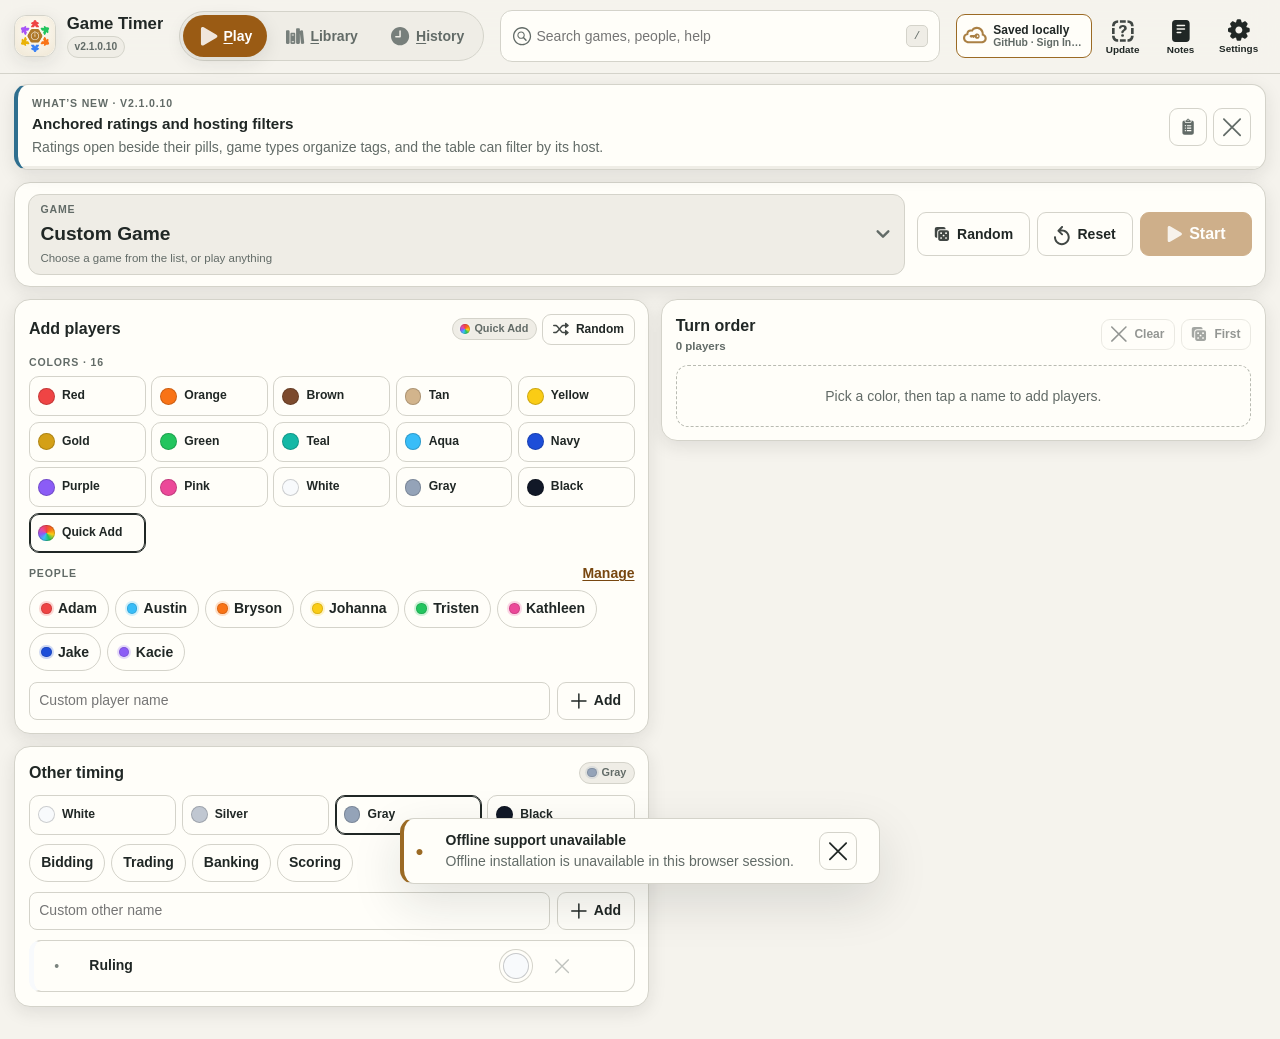
==== index.html @ 3a33649e "2.1.0.10 - Refine ratings tags and host filtering" ====
<!doctype html>
<html lang="en" data-theme="light" data-button-style="both">
<head>
  <meta charset="utf-8">
  <meta name="viewport" content="width=device-width, initial-scale=1, viewport-fit=cover">
  <meta name="description" content="A tabletop session timer and game library for tracking turns, pauses, placements, and who owns what.">
  <meta name="theme-color" content="#f5f3ed">
  <meta name="theme-color" content="#f5f3ed" media="(prefers-color-scheme: light)">
  <meta name="theme-color" content="#121616" media="(prefers-color-scheme: dark)">
  <meta name="apple-mobile-web-app-capable" content="yes">
  <meta name="apple-mobile-web-app-status-bar-style" content="default">
  <meta name="apple-mobile-web-app-title" content="Game Timer">
  <meta name="mobile-web-app-capable" content="yes">
  <title>Game Timer</title>
  <link rel="manifest" data-app-asset="manifest.webmanifest" href="manifest.webmanifest">
  <link rel="icon" type="image/svg+xml" sizes="any" data-app-asset="assets/icons/favicon-tab.svg" href="assets/icons/favicon-tab.svg">
  <link rel="apple-touch-icon" data-app-asset="assets/icons/apple-touch-icon.png" href="assets/icons/apple-touch-icon.png">
  <link rel="apple-touch-startup-image" data-app-asset="assets/icons/splash-light.png" href="assets/icons/splash-light.png" media="(prefers-color-scheme: light)">
  <link rel="apple-touch-startup-image" data-app-asset="assets/icons/splash-dark.png" href="assets/icons/splash-dark.png" media="(prefers-color-scheme: dark)">
  <link rel="stylesheet" data-app-asset="assets/css/app.css" href="assets/css/app.css">
  <link rel="stylesheet" data-app-asset="assets/css/game.css" href="assets/css/game.css">
  <script defer src="assets/js/boot.js"></script>
  <script type="application/x-app-script" data-app-src="assets/js/icons.js"></script>
  <script type="application/x-app-script" data-app-src="assets/js/data/games.js"></script>
  <script type="application/x-app-script" data-app-src="assets/js/core/utils.js"></script>
  <script type="application/x-app-script" data-app-src="assets/js/core/state.js"></script>
  <script type="application/x-app-script" data-app-src="assets/js/core/storage.js"></script>
  <script type="application/x-app-script" data-app-src="assets/js/core/components.js"></script>
  <script type="application/x-app-script" data-app-src="assets/js/core/portability.js"></script>
  <script type="application/x-app-script" data-app-src="assets/js/core/sync.js"></script>
  <script type="application/x-app-script" data-app-src="assets/js/core/pwa.js"></script>
  <script type="application/x-app-script" data-app-src="assets/js/features/session-aids.js"></script>
  <script type="application/x-app-script" data-app-src="assets/js/features/play.js"></script>
  <script type="application/x-app-script" data-app-src="assets/js/features/library.js"></script>
  <script type="application/x-app-script" data-app-src="assets/js/app.js"></script>
</head>
<body>
  <a class="skip-link" href="#mainContent">Skip to main content</a>

  <header class="app-header">
    <div class="title-cluster">
      <button id="appIconButton" class="app-icon-button" type="button" aria-label="Switch color theme. Press and hold to toggle Developer Mode" title="Switch color theme · Press and hold for Developer Mode" aria-keyshortcuts="T Control+Alt+Shift+T" data-shortcut="T">
        <img id="appIcon" src="assets/icons/app-icon-light.svg" alt="">
      </button>
      <div class="identity-copy">
        <span id="appName" class="app-name">Game Timer</span>
        <div class="identity-pill-row">
          <button id="versionButton" class="version-pill" type="button" aria-label="Open release notes" aria-keyshortcuts="V Control+Alt+Shift+V" data-shortcut="V">Version</button>
          <span id="betaPill" class="environment-pill beta-pill" title="This is the beta application" hidden>BETA</span>
        </div>
      </div>
    </div>

    <nav class="view-tabs" role="tablist" aria-label="Sections">
      <button id="playTab" type="button" role="tab" aria-selected="true" aria-controls="playView" data-view-tab="play" data-shortcut="1" data-shortcut-title="Show Play · Shortcuts: P or 1" aria-keyshortcuts="P 1 Control+Alt+Shift+1"><span class="view-tab-icon" aria-hidden="true" data-symbol="play"></span><span><span class="keyboard-mnemonic">P</span>lay</span><span id="playTabStatus" class="live-dot" hidden></span></button>
      <button id="libraryTab" type="button" role="tab" aria-selected="false" aria-controls="libraryView" data-view-tab="library" data-shortcut="2" data-shortcut-title="Show Library · Shortcuts: L or 2" aria-keyshortcuts="L 2 Control+Alt+Shift+2" tabindex="-1"><span class="view-tab-icon" aria-hidden="true" data-symbol="library"></span><span><span class="keyboard-mnemonic">L</span>ibrary</span></button>
      <button id="historyTab" type="button" role="tab" aria-selected="false" aria-controls="historyView" data-view-tab="history" data-shortcut="3" data-shortcut-title="Show History · Shortcuts: H or 3" aria-keyshortcuts="H 3 Control+Alt+Shift+3" tabindex="-1"><span class="view-tab-icon" aria-hidden="true" data-symbol="history"></span><span><span class="keyboard-mnemonic">H</span>istory</span><span id="historyCount" class="tab-count" hidden>0</span></button>
    </nav>

    <div class="global-search-wrap" data-shortcut="/">
      <span class="search-icon" aria-hidden="true" data-symbol="search"></span>
      <label class="visually-hidden" for="globalSearch">Search games, people, history, and help</label>
      <input id="globalSearch" type="search" autocomplete="off" placeholder="Search games, people, help" aria-haspopup="listbox" aria-controls="globalSearchResults" aria-keyshortcuts="/ Control+Alt+Shift+/">
      <kbd aria-hidden="true">/</kbd>
      <div id="globalSearchResults" class="global-search-results" role="listbox" aria-label="Search results" hidden></div>
    </div>

    <div class="top-toolbar" aria-label="Application actions">
    <button id="floatingStatusButton" class="button status-button toolbar-status" type="button" aria-label="Cloud Sync. Open Sync Settings." title="Cloud Sync. Open Sync Settings." aria-keyshortcuts="S Control+Alt+Shift+S" data-cloud-sync data-shortcut="S">
      <span class="floating-status-icon" data-sync-icon data-symbol="icloud" aria-hidden="true"></span>
      <span class="floating-status-copy"><strong data-floating-local-label>Saved locally</strong><small data-floating-sync-label>GitHub setup required</small></span>
    </button>
      <button id="updateAppButton" aria-keyshortcuts="Control+Alt+Shift+U" data-shortcut="U" class="button action-button" type="button" title="Check for updates and force refresh"><span class="button-icon" aria-hidden="true" data-symbol="updateApp"></span><span class="button-label">Update</span></button>
      <button id="notesButton" class="button action-button" type="button" aria-haspopup="dialog" aria-controls="notesDialog" aria-keyshortcuts="N Control+Alt+Shift+N" data-shortcut="N">
        <span class="button-icon" aria-hidden="true" data-symbol="notes"></span><span class="button-label">Notes</span>
      </button>
      <button id="supportButton" class="button icon-button action-button" type="button" aria-label="Open settings" title="Open settings" aria-keyshortcuts=", Control+Alt+Shift+," data-shortcut=",">
        <span class="button-icon" aria-hidden="true" data-symbol="support"></span><span class="button-label">Settings</span>
        <span id="releaseUnreadDot" class="unread-dot" aria-label="Unread release notes" hidden></span>
      </button>
    </div>

  </header>

  <aside id="whatsNewBanner" class="whats-new-banner" aria-labelledby="whatsNewTitle" hidden>
    <div>
      <span class="eyebrow">What’s New · <span data-whats-new-version></span></span>
      <strong id="whatsNewTitle" data-whats-new-title></strong>
      <span data-whats-new-summary></span>
    </div>
    <div class="banner-actions">
      <button type="button" class="icon-button" data-open-releases aria-label="View release notes" title="View release notes" aria-keyshortcuts="V Control+Alt+Shift+V" data-shortcut="V"><span aria-hidden="true" data-symbol="releaseNotes"></span></button>
      <button type="button" class="icon-button quiet" data-dismiss-release aria-label="Dismiss What’s New" title="Dismiss What’s New" aria-keyshortcuts="X Control+Alt+Shift+X" data-shortcut="X"><span aria-hidden="true" data-symbol="close"></span></button>
    </div>
    <span class="whats-new-timer" aria-hidden="true"></span>
  </aside>

  <aside id="contextHint" class="context-hint" data-hint-key="game-timer-basics" hidden>
    <span class="context-hint-icon" aria-hidden="true" data-symbol="info"></span>
    <p>Pick a game and players, press <strong>Start</strong>, then tap whoever is taking their turn. Mark the games you own in <strong>Library</strong> to see what fits the table.</p>
    <button type="button" class="icon-button" data-dismiss-hint="game-timer-basics" aria-label="Dismiss hint"><span aria-hidden="true" data-symbol="close"></span></button>
  </aside>


  <main id="mainContent" tabindex="-1" aria-label="Game Timer">
    <section id="playView" class="view-panel play-view" role="tabpanel" aria-labelledby="playTab"></section>
    <section id="libraryView" class="view-panel library-view" role="tabpanel" aria-labelledby="libraryTab" hidden></section>
    <section id="historyView" class="view-panel history-view" role="tabpanel" aria-labelledby="historyTab" hidden></section>
  </main>

  <dialog id="notesDialog" class="app-dialog notes-dialog" aria-labelledby="notesDialogTitle">
    <div class="dialog-shell">
      <header class="dialog-header"><div><h2 id="notesDialogTitle" class="notes-dialog-title"><span class="notes-dialog-title-icon" aria-hidden="true" data-symbol="notes"></span><span>Notes</span></h2></div><button type="button" class="icon-button" data-close-dialog="notesDialog" aria-label="Close Notes"><span aria-hidden="true" data-symbol="close"></span></button></header>
      <div class="dialog-body notes-dialog-body">
        <label class="visually-hidden" for="notesTextarea">Notes</label>
        <textarea id="notesTextarea" class="notes-textarea" placeholder="Jot down anything…"></textarea>
      </div>
    </div>
  </dialog>

  <dialog id="supportDialog" class="app-dialog support-dialog" aria-labelledby="supportDialogTitle" data-backdrop-close="false">
    <div class="dialog-shell">
      <header class="dialog-header support-header"><div><span class="eyebrow">Application preferences</span><h2 id="supportDialogTitle">Settings</h2></div><button type="button" class="icon-button" data-close-dialog="supportDialog" aria-label="Close"><span aria-hidden="true" data-symbol="close"></span></button></header>
      <div class="support-layout">
        <div class="support-tabs" role="tablist" aria-label="Settings sections">
          <button id="settingsTab" type="button" role="tab" aria-selected="true" aria-controls="settingsPanel" data-support-tab="settings"><span class="support-tab-icon" aria-hidden="true" data-symbol="support"></span><span>Settings</span></button>
          <button id="dataSyncTab" type="button" role="tab" aria-selected="false" aria-controls="dataSyncPanel" data-support-tab="dataSync"><span class="support-tab-icon" aria-hidden="true" data-symbol="json"></span><span>Data Sync</span></button>
          <button id="helpTab" type="button" role="tab" aria-selected="false" aria-controls="helpPanel" data-support-tab="help"><span class="support-tab-icon" aria-hidden="true" data-symbol="help"></span><span>Help</span></button>
          <button id="releasesTab" type="button" role="tab" aria-selected="false" aria-controls="releasesPanel" data-support-tab="releases"><span class="support-tab-icon" aria-hidden="true" data-symbol="releaseNotes"></span><span>What’s New</span></button>
          <button id="supportRoadmapTab" type="button" role="tab" aria-selected="false" aria-controls="supportRoadmapPanel" data-support-tab="roadmap"><span class="support-tab-icon" aria-hidden="true" data-symbol="roadmap"></span><span>Roadmap</span></button>
          <button id="shortcutsTab" type="button" role="tab" aria-selected="false" aria-controls="shortcutsPanel" data-support-tab="shortcuts"><span class="support-tab-icon" aria-hidden="true" data-symbol="keyboard"></span><span>Shortcuts</span></button>
          <button id="developerTab" type="button" role="tab" aria-selected="false" aria-controls="developerPanel" data-support-tab="developer" hidden><span class="support-tab-icon" aria-hidden="true" data-symbol="developer"></span><span>Developer</span></button>
        </div>
        <div class="support-panels dialog-body">
          <section id="settingsPanel" class="support-panel" role="tabpanel" aria-labelledby="settingsTab" data-support-panel="settings">
            <div class="settings-section appearance-settings">
              <div class="section-heading compact-section-heading"><h3>Appearance</h3></div>
              <div class="setting-row"><span class="setting-label">Text Size</span><div class="text-size-control" aria-label="Text size"><span class="size-letter small" aria-hidden="true">A</span><span class="text-size-slider-wrap"><input id="textSizeSlider" class="ios-range" type="range" min="85" max="130" step="5" value="100" aria-label="Text size"><output id="textSizeValue" class="text-size-value" for="textSizeSlider">100%</output></span><span class="size-letter large" aria-hidden="true">A</span></div></div>
              <div class="setting-row"><span class="setting-label">Theme</span><div class="segmented appearance-segmented" aria-label="Color mode"><button type="button" data-theme-mode="system" aria-pressed="true"><span aria-hidden="true" data-symbol="computer"></span><span>System</span></button><button type="button" data-theme-mode="light" aria-pressed="false"><span aria-hidden="true" data-symbol="sun"></span><span>Light</span></button><button type="button" data-theme-mode="dark" aria-pressed="false"><span aria-hidden="true" data-symbol="moon"></span><span>Dark</span></button></div></div>
              <div class="setting-row"><span class="setting-label">Button Style</span><div class="segmented appearance-segmented" aria-label="Button presentation"><button type="button" data-button-style="icons" aria-pressed="false"><span aria-hidden="true" data-symbol="buttonIcons"></span><span>Icons</span></button><button type="button" data-button-style="text" aria-pressed="false"><span aria-hidden="true" data-symbol="buttonText"></span><span>Text</span></button><button type="button" data-button-style="both" aria-pressed="true"><span aria-hidden="true" data-symbol="buttonBoth"></span><span>Icons + Text</span></button></div></div>
              <div class="setting-row"><span class="setting-label">What’s New pop-up</span><div class="segmented appearance-segmented" aria-label="Show What’s New automatically"><button type="button" data-whats-new-enabled="true" aria-pressed="true"><span>On</span></button><button type="button" data-whats-new-enabled="false" aria-pressed="false"><span>Off</span></button></div></div>
              <div class="setting-row"><label class="setting-label" for="whatsNewDismissSeconds">What’s New dismissal (seconds)</label><input id="whatsNewDismissSeconds" type="number" min="1" max="300" step="1" required value="20" aria-describedby="whatsNewDismissHelp"></div><p id="whatsNewDismissHelp" class="setting-note">Automatically dismiss after 1–300 seconds. Default: 20 seconds.</p>
              <div class="setting-row"><span class="setting-label">Hints</span><div class="segmented appearance-segmented" aria-label="Contextual hints"><button type="button" data-hints-enabled="true" aria-pressed="true"><span aria-hidden="true" data-symbol="hintsOn"></span><span>On</span></button><button type="button" data-hints-enabled="false" aria-pressed="false"><span aria-hidden="true" data-symbol="hintsOff"></span><span>Off</span></button></div></div>
              <div class="appearance-footer"><span class="setting-note">Turning Hints off hides all guidance. Restoring brings back dismissed hints.</span><button id="restoreHintsButton" class="button small" type="button"><span class="setting-button-icon" aria-hidden="true" data-symbol="restore"></span><span>Restore Hints</span></button></div>
            </div>

            <div class="settings-section game-settings">
              <div class="section-heading compact-section-heading"><h3>Game Timer</h3></div>
              <div class="setting-row"><span class="setting-label">Time format</span><div class="segmented appearance-segmented" aria-label="Time format"><button type="button" data-game-pref="timeFormat" data-value="clock" aria-pressed="true"><span>1:05:09</span></button><button type="button" data-game-pref="timeFormat" data-value="units" aria-pressed="false"><span>1h 5m 9s</span></button></div></div>
              <div class="setting-row"><span class="setting-label">Date format</span><div class="segmented appearance-segmented" aria-label="Date format"><button type="button" data-game-pref="dateFormat" data-value="mdy" aria-pressed="true"><span>May 21, 2026</span></button><button type="button" data-game-pref="dateFormat" data-value="dmy" aria-pressed="false"><span>21 May 2026</span></button><button type="button" data-game-pref="dateFormat" data-value="ymd" aria-pressed="false"><span>2026-05-21</span></button></div></div>
              <div class="setting-row"><span class="setting-label">Lead with</span><div class="segmented appearance-segmented" aria-label="Primary display name"><button type="button" data-game-pref="displayNameMode" data-value="player" aria-pressed="true"><span>Player name</span></button><button type="button" data-game-pref="displayNameMode" data-value="faction" aria-pressed="false"><span>Faction name</span></button></div></div>
              <div class="setting-row"><span class="setting-label">Game details</span><div class="segmented appearance-segmented" aria-label="Game detail labels"><button type="button" data-game-pref="textType" data-value="text" aria-pressed="true"><span>Text</span></button><button type="button" data-game-pref="textType" data-value="emoji" aria-pressed="false"><span>Emoji</span></button></div></div>
              <div class="setting-row"><span class="setting-label">Keep screen awake</span><div class="segmented appearance-segmented" aria-label="Keep screen awake during sessions"><button type="button" data-game-pref="keepAwake" data-value="true" aria-pressed="true"><span aria-hidden="true" data-symbol="awake"></span><span>On</span></button><button type="button" data-game-pref="keepAwake" data-value="false" aria-pressed="false"><span>Off</span></button></div></div>
              <p id="keepAwakeSupport" class="setting-note"></p>
              <div class="setting-row"><span class="setting-label">Turn chime</span><div class="segmented appearance-segmented" aria-label="Turn chime"><button type="button" data-game-pref="chime" data-value="true" aria-pressed="false"><span aria-hidden="true" data-symbol="sound"></span><span>On</span></button><button type="button" data-game-pref="chime" data-value="false" aria-pressed="true"><span>Off</span></button></div></div>
              <div class="setting-row"><span class="setting-label">Vibration</span><div class="segmented appearance-segmented" aria-label="Vibration"><button type="button" data-game-pref="haptics" data-value="true" aria-pressed="true"><span aria-hidden="true" data-symbol="haptics"></span><span>On</span></button><button type="button" data-game-pref="haptics" data-value="false" aria-pressed="false"><span>Off</span></button></div></div>
              <p id="hapticsSupport" class="setting-note"></p>
              <div class="setting-row"><label class="setting-label" for="longTurnSeconds">Long-turn warning (minutes)</label><span class="inline-control"><input id="longTurnSeconds" type="number" min="0" max="60" step="0.5" placeholder="Off" aria-describedby="longTurnHelp"><button id="previewChimeButton" class="button small" type="button"><span aria-hidden="true" data-symbol="bell"></span><span>Preview</span></button></span></div>
              <p id="longTurnHelp" class="setting-note">Highlights the active player and chimes once when a turn runs longer than this. Leave empty to turn it off.</p>
              <div class="setting-row"><span class="setting-label">Demo Mode</span><div class="segmented appearance-segmented" aria-label="Demo Mode"><button type="button" data-game-pref="demoMode" data-value="true" aria-pressed="false"><span aria-hidden="true" data-symbol="sparkles"></span><span>On</span></button><button type="button" data-game-pref="demoMode" data-value="false" aria-pressed="true"><span>Off</span></button></div></div>
              <p class="setting-note">Demo Mode jumps a started game to a simulated finish so you can explore Statistics. Demo games are not saved to History.</p>
            </div>

            <div class="settings-section">
              <div class="section-heading"><div><span class="eyebrow">Data safety</span><h3>Backup, restore & reset</h3></div></div>
              <p class="section-intro">JSON backups include your game history, library, people, notes, and preferences.</p>
              <div class="button-row"><button id="exportButton" class="button primary" type="button">Export JSON</button><button id="importButton" class="button" type="button">Import JSON</button><input id="importFileInput" type="file" accept="application/json,.json" hidden></div>
              <div class="danger-zone"><div><strong>Reset preferences</strong><small>Keep games, history, and notes, but restore appearance, Game Timer settings, filters, and hints.</small></div><button id="resetPreferencesButton" class="button danger-text" type="button">Reset preferences</button></div>
              <div class="danger-zone"><div><strong>Erase all application data</strong><small>Permanently remove history, library, people, notes, preferences, and recovery data from this browser.</small></div><button id="eraseAllButton" class="button danger" type="button">Erase all data</button></div>
            </div>
          </section>

          <section id="dataSyncPanel" class="support-panel" role="tabpanel" aria-labelledby="dataSyncTab" data-support-panel="dataSync" hidden>
            <div id="storageSyncSettings" class="settings-section">
              <div class="section-heading"><div><span class="eyebrow">Data & connection</span><h3>Data Sync</h3></div><span id="localStorageSettingsState" class="status-pill" data-kind="success">Saved locally</span></div>
              <div id="localStorageSettingsSummary" class="inline-status" role="status" aria-live="polite"></div>
              <div id="cloudSyncSettings" class="sync-settings-group compact-github-settings">
              <div class="compact-github-header"><span class="compact-github-icon" aria-hidden="true" data-symbol="icloud"></span><span class="compact-github-copy"><strong>GitHub</strong><a id="appRepositoryLink" class="compact-app-repository-link" target="_blank" rel="noopener noreferrer">App repository</a></span><span id="syncSettingsState" class="status-pill" data-cloud-sync role="status" aria-live="polite"><span data-sync-icon aria-hidden="true"></span><span data-sync-label>Cloud Sync</span></span></div>
              <p class="setting-note">Syncs Notes, people, library, and game history. Appearance, filters, and settings stay on this device.</p>
              <div class="button-row compact-sync-actions"><button id="syncNowButton" class="button" type="button" disabled><span class="setting-button-icon" data-sync-action-icon aria-hidden="true"></span><span data-sync-action-label>Sync Now</span></button><button id="restoreCloudButton" class="button" type="button" disabled><span class="setting-button-icon" data-sync-action-icon aria-hidden="true"></span><span data-sync-action-label>Restore from Cloud</span></button></div>
              <dl class="sync-target-line" aria-label="GitHub Sync target">
                <div class="sync-target-item"><dt>Owner</dt><dd id="syncOwner">Not set</dd></div>
                <div class="sync-target-item"><dt>Repository</dt><dd><a id="syncRepo">Not set</a></dd></div>
                <div class="sync-target-item"><dt>Branch</dt><dd id="syncBranch">Not set</dd></div>
                <div class="sync-target-item"><dt>Path</dt><dd><a id="syncPath">Not set</a></dd></div>
              </dl>
              <label class="field sync-token-field"><span>Fine-grained access token <small id="storedTokenLabel" class="sync-token-state">Required</small></span><input id="syncToken" type="password" autocomplete="new-password" autocapitalize="none" spellcheck="false" placeholder="Enter token"></label>
              <label class="sync-remember"><input id="autoSyncEnabled" type="checkbox" aria-describedby="autoSyncHelp"><span>Auto sync while this app is open</span></label>
              <p id="autoSyncHelp" class="setting-note">After the first manual sync, changes upload and download automatically while the app is visible. Conflicts require review. Closed apps do not sync.</p>
              <label class="sync-remember"><input id="syncRememberToken" type="checkbox" checked><span>Remember token on this device</span><small>Otherwise it lasts only for this browser tab.</small></label>
              <div class="button-row compact-sync-actions"><button id="forgetSyncButton" class="button danger-text" type="button"><span class="setting-button-icon" aria-hidden="true" data-symbol="forgetConnection"></span><span>Forget</span></button><button id="testSyncButton" class="button" type="button"><span class="setting-button-icon" aria-hidden="true" data-symbol="testConnection"></span><span>Test</span></button><button id="saveSyncButton" class="button primary" type="button"><span class="setting-button-icon" aria-hidden="true" data-symbol="saveConnection"></span><span>Save</span></button></div>
              </div>
            </div>
            <details id="syncPayloadDetails" class="sync-payload">
              <summary><span class="sync-payload-heading"><span aria-hidden="true" data-symbol="json"></span><span>Sync payload (JSON)</span></span></summary>
              <p class="setting-note">Current local content used for GitHub Sync. The cloud copy may differ until you sync. Device settings and credentials are excluded.</p>
              <pre class="developer-json sync-json" tabindex="0" role="region" aria-label="JSON included in GitHub Sync"><code id="syncPayloadJson"></code></pre>
            </details>
          </section>

          <section id="helpPanel" class="support-panel" role="tabpanel" aria-labelledby="helpTab" data-support-panel="help" hidden>
            <div class="support-search sticky-controls"><label class="grow-control"><span class="visually-hidden">Search help</span><input id="helpSearch" type="search" placeholder="Search Help Center"></label><span id="helpResultCount" class="count-pill">0 topics</span></div>
            <div id="helpContent" class="help-content"></div>
          </section>

          <section id="releasesPanel" class="support-panel" role="tabpanel" aria-labelledby="releasesTab" data-support-panel="releases" hidden>
            <div class="support-section-title"><span aria-hidden="true" data-symbol="releaseNotes"></span><div><span class="eyebrow">Current version <strong id="releaseCurrentVersion">Version</strong></span><h3>Release Notes</h3></div></div>
            <div id="releaseContent" class="release-list"></div>
          </section>

          <section id="shortcutsPanel" class="support-panel" role="tabpanel" aria-labelledby="shortcutsTab" data-support-panel="shortcuts" hidden>
            <div class="release-summary"><div><span class="eyebrow">Keyboard</span><h3>Shortcut reference</h3></div><p>Use commands directly or with Shift–Control–Option. Hold the chord to reveal available controls.</p></div>
            <div id="shortcutContent" class="shortcut-content"></div>
          </section>

          <section id="supportRoadmapPanel" class="support-panel" role="tabpanel" aria-labelledby="supportRoadmapTab" data-support-panel="roadmap" hidden>
            <div class="support-section-title"><span aria-hidden="true" data-symbol="roadmap"></span><div><span class="eyebrow">Plans and ideas</span><h3>Roadmap</h3></div></div>
            <div class="roadmap-sticky-controls">
              <div class="roadmap-search-row"><label class="grow-control"><span class="visually-hidden">Search roadmap</span><input id="supportRoadmapSearch" type="search" placeholder="Search roadmap items"></label><span id="supportRoadmapCount" class="roadmap-count-pill">0 items</span></div>
              <div class="roadmap-filters"><select id="supportRoadmapState" aria-label="Roadmap state"><option value="all">All states</option><option value="released">Released</option><option value="planned">Planned</option><option value="wishlist">Wishlist</option></select><select id="supportRoadmapPriority" aria-label="Roadmap priority"><option value="all">All priorities</option><option value="1">P1</option><option value="2">P2</option><option value="3">P3</option></select><select id="supportRoadmapTarget" aria-label="Roadmap target"><option value="all">All targets</option></select><select id="supportRoadmapEffort" aria-label="Roadmap effort"><option value="all">All effort</option><option value="1">Effort 1</option><option value="2">Effort 2</option><option value="3">Effort 3</option><option value="4">Effort 4</option></select></div>
              <div class="roadmap-sort-row"><select id="supportRoadmapSort" aria-label="Sort roadmap"><option value="priority">Priority</option><option value="target">Target release</option><option value="effort">Effort</option><option value="age">Age</option><option value="title">Title</option></select><button id="resetSupportRoadmapFilters" class="button" type="button">Reset Filters</button></div>
            </div>
            <div id="supportRoadmapList" class="roadmap-list compact-roadmap"></div>
          </section>

          <section id="developerPanel" class="support-panel" role="tabpanel" aria-labelledby="developerTab" data-support-panel="developer" hidden>
            <div class="release-summary"><div><span class="eyebrow">Hidden tools</span><h3>Developer mode</h3></div><p>Diagnostics are read-only and never expose the GitHub token.</p></div>
            <dl id="developerDiagnostics" class="diagnostic-grid"></dl>
            <section class="developer-tool-card" aria-labelledby="developerGameToolsTitle">
              <div><h4 id="developerGameToolsTitle">Game Timer tools</h4><p>Simulate a finished session or add simulated games to History to try out statistics, the library, and people records.</p></div>
              <div class="button-row"><button id="developerSimulateGame" class="button" type="button"><span aria-hidden="true" data-symbol="dice"></span><span>Simulate finished game</span></button><button id="developerSampleHistory" class="button" type="button"><span aria-hidden="true" data-symbol="history"></span><span>Add 6 sample games</span></button></div>
            </section>
            <div class="button-row developer-actions"><button id="restoreRecoveryButton" class="button" type="button">Restore recovery copy</button><button id="saveRecoveryButton" class="button" type="button">Save recovery copy</button><button id="disableDeveloperButton" class="button" type="button">Hide developer mode</button></div>
            <h4>Normalized state</h4>
            <pre id="developerState" class="developer-json" tabindex="0" aria-label="Normalized application state"></pre>
          </section>
        </div>
      </div>
    </div>
  </dialog>

  <dialog id="importPreviewDialog" class="app-dialog import-dialog" aria-labelledby="importPreviewTitle" data-backdrop-close="false">
    <div class="dialog-shell">
      <header class="dialog-header"><div><span class="eyebrow">Validated backup</span><h2 id="importPreviewTitle">Review import</h2></div><button type="button" class="icon-button" data-close-dialog="importPreviewDialog" aria-label="Close"><span aria-hidden="true" data-symbol="close"></span></button></header>
      <div class="dialog-body">
        <p><strong data-import-file></strong> passed parsing, migration, sanitization, normalization, and validation.</p>
        <dl class="preview-grid"><div><dt>History</dt><dd data-import-workspace></dd></div><div><dt>Library</dt><dd data-import-documents></dd></div><div><dt>Versions</dt><dd data-import-version></dd></div><div><dt>Last updated</dt><dd data-import-updated></dd></div><div data-import-migrations-row><dt>Migrations</dt><dd data-import-migrations></dd></div></dl>
        <p class="inline-status warning" data-import-warning hidden></p>
        <p class="inline-status"><span aria-hidden="true">↶</span><span>The current data will be saved as a local recovery copy before replacement.</span></p>
      </div>
      <footer class="dialog-footer"><button type="button" class="button" data-close-dialog="importPreviewDialog">Keep current data</button><button type="button" class="button primary" data-import-confirm>Continue</button></footer>
    </div>
  </dialog>

  <dialog id="confirmDialog" class="app-dialog small-dialog" aria-labelledby="confirmTitle" data-backdrop-close="false">
    <div class="dialog-shell">
      <header class="dialog-header"><h2 id="confirmTitle" data-confirm-title>Confirm action</h2></header>
      <div class="dialog-body"><p data-confirm-message></p></div>
      <footer class="dialog-footer"><button type="button" class="button" data-confirm-cancel>Cancel</button><button type="button" class="button primary" data-confirm-action>Confirm</button></footer>
    </div>
  </dialog>

  <dialog id="choiceDialog" class="app-dialog choice-dialog" aria-labelledby="choiceTitle" data-backdrop-close="false">
    <div class="dialog-shell">
      <header class="dialog-header"><h2 id="choiceTitle" data-choice-title>Choose an action</h2></header>
      <div class="dialog-body"><p data-choice-message></p><div class="choice-actions" data-choice-actions></div></div>
      <footer class="dialog-footer"><button type="button" class="button" data-choice-cancel>Cancel</button></footer>
    </div>
  </dialog>

  <dialog id="messageDialog" class="app-dialog small-dialog" aria-labelledby="messageTitle">
    <div class="dialog-shell"><header class="dialog-header"><h2 id="messageTitle" data-message-title>Message</h2></header><div class="dialog-body"><p data-message-text></p></div><footer class="dialog-footer"><button type="button" class="button primary" data-message-close data-close-dialog="messageDialog">Close</button></footer></div>
  </dialog>

  <dialog id="gameDialog" class="app-dialog game-dialog" aria-labelledby="gameDialogTitle">
    <div class="dialog-shell">
      <header class="dialog-header"><div><span class="eyebrow" data-game-dialog-eyebrow>Game</span><h2 id="gameDialogTitle">Game</h2></div><button type="button" class="icon-button" data-close-dialog="gameDialog" aria-label="Close"><span aria-hidden="true" data-symbol="close"></span></button></header>
      <div class="dialog-body" id="gameDialogBody"></div>
      <footer class="dialog-footer" id="gameDialogFooter"></footer>
    </div>
  </dialog>

  <dialog id="customGameDialog" class="app-dialog custom-game-dialog" aria-labelledby="customGameTitle" data-backdrop-close="false">
    <form id="customGameForm" class="dialog-shell" novalidate>
      <header class="dialog-header"><div><span class="eyebrow">Library</span><h2 id="customGameTitle">Add a game</h2></div><button type="button" class="icon-button" data-close-dialog="customGameDialog" aria-label="Close"><span aria-hidden="true" data-symbol="close"></span></button></header>
      <div class="dialog-body custom-game-fields">
        <button class="button wide" type="button" data-custom-game-paste>Paste game info</button>
        <label class="field wide"><span>Name</span><input id="customGameName" name="name" type="text" maxlength="100" required autocomplete="off" autocapitalize="words"></label>
        <label class="field"><span>Min players</span><input name="minPlayers" type="number" min="1" max="20" step="1" value="2" required></label>
        <label class="field"><span>Max players</span><input name="maxPlayers" type="number" min="1" max="20" step="1" value="4" required></label>
        <label class="field"><span>Best at</span><input name="bestPlayers" type="text" maxlength="40" placeholder="e.g. 3-4" autocomplete="off"></label>
        <label class="field"><span>Recommended</span><input name="recommendedPlayers" type="text" maxlength="40" placeholder="e.g. 2-5" autocomplete="off"></label>
        <label class="field"><span>Avoid at</span><input name="avoidPlayers" type="text" maxlength="40" placeholder="e.g. 2" autocomplete="off"></label>
        <label class="field"><span>Weight (1–5)</span><input name="complexityWeight" type="number" min="1" max="5" step="0.01" placeholder="Optional"></label>
        <label class="field"><span>Min minutes</span><input name="minMinutes" type="number" min="1" max="1440" step="1" value="30" required></label>
        <label class="field"><span>Max minutes</span><input name="maxMinutes" type="number" min="1" max="1440" step="1" value="60" required></label>
        <p class="inline-status warning wide" id="customGameValidation" role="alert" hidden></p>
      </div>
      <footer class="dialog-footer"><button type="button" class="button danger-text" id="customGameDelete" hidden>Delete game</button><span class="dialog-footer-spacer"></span><button type="button" class="button" data-close-dialog="customGameDialog">Cancel</button><button type="submit" class="button primary" id="customGameSave">Save game</button></footer>
    </form>
  </dialog>

  <div id="gameRatingPopover" class="rating-popover" popover="auto" role="listbox" aria-label="Game rating"><div id="gameRatingChoices"></div></div>

  <dialog id="gamePasteDialog" class="app-dialog game-dialog" aria-labelledby="gamePasteTitle">
    <form id="gamePasteForm" class="dialog-shell">
      <header class="dialog-header"><div><span class="eyebrow">Library</span><h2 id="gamePasteTitle">Paste game info</h2></div><button type="button" class="icon-button" data-close-dialog="gamePasteDialog" aria-label="Close"><span aria-hidden="true" data-symbol="close"></span></button></header>
      <div class="dialog-body game-paste-body">
        <label class="field"><span>Game</span><input id="gamePasteTarget" list="gamePasteTargets" type="text" maxlength="110" placeholder="Choose an existing game or enter a new name" autocomplete="off"></label><datalist id="gamePasteTargets"></datalist>
        <label class="field"><span>Paste from BGG</span><textarea id="gamePasteText" rows="6" maxlength="50000" placeholder="Paste a correction form, game overview, or player recommendation table…" spellcheck="false" aria-describedby="gamePasteStatus"></textarea></label>
        <p id="gamePasteStatus" class="setting-note" role="status"></p>
        <div id="gamePastePreview"></div>
      </div>
      <footer class="dialog-footer"><button type="button" class="button" data-close-dialog="gamePasteDialog">Cancel</button><button id="gamePasteApply" type="submit" class="button primary" disabled>Apply to game</button></footer>
    </form>
  </dialog>

  <dialog id="historyDialog" class="app-dialog history-dialog" aria-labelledby="historyDialogTitle">
    <div class="dialog-shell">
      <header class="dialog-header"><div><span class="eyebrow" data-history-date>Saved game</span><h2 id="historyDialogTitle">Statistics</h2></div><button type="button" class="icon-button" data-close-dialog="historyDialog" aria-label="Close"><span aria-hidden="true" data-symbol="close"></span></button></header>
      <div class="dialog-body" id="historyDialogBody"></div>
      <footer class="dialog-footer"><button type="button" class="button danger-text" id="historyDeleteButton"><span aria-hidden="true" data-symbol="trash"></span><span>Delete</span></button><span class="dialog-footer-spacer"></span><button type="button" class="button" id="historyReplayButton"><span aria-hidden="true" data-symbol="reset"></span><span>Play again</span></button><button type="button" class="button primary" id="historyShareButton" data-shortcut="S"><span aria-hidden="true" data-symbol="share"></span><span>Share</span></button></footer>
    </div>
  </dialog>

  <dialog id="shareDialog" class="app-dialog small-dialog share-dialog" aria-labelledby="shareDialogTitle">
    <div class="dialog-shell">
      <header class="dialog-header"><div><span class="eyebrow">Share results</span><h2 id="shareDialogTitle">Share Stats</h2></div><button type="button" class="icon-button" data-close-dialog="shareDialog" aria-label="Close"><span aria-hidden="true" data-symbol="close"></span></button></header>
      <div class="dialog-body" id="shareDialogBody"></div>
    </div>
  </dialog>

  <div id="globalPopover" class="global-popover" hidden></div>

  <aside id="appToast" class="app-toast" role="status" aria-live="polite" aria-atomic="true" hidden>
    <span class="toast-mark" aria-hidden="true">●</span><div><strong data-toast-title>Saved</strong><span data-toast-message></span></div><button type="button" class="button small" data-toast-action hidden></button><button type="button" class="icon-button" data-toast-close aria-label="Dismiss notification"><span aria-hidden="true" data-symbol="close"></span></button>
  </aside>

  <div id="loadingOverlay" class="loading-overlay" role="status" aria-live="polite" hidden><div class="loading-card"><span class="spinner" aria-hidden="true"></span><strong data-loading-label>Loading…</strong></div></div>
  <div id="assertiveStatus" class="visually-hidden" role="alert" aria-live="assertive"></div>
</body>
</html>
---- assets/css/app.css ----
:root {
  color-scheme: light;
  --bg: #f5f3ed;
  --surface: #fffef9;
  --surface-2: #efede6;
  --surface-3: #e6e3db;
  --text: #202725;
  --muted: #626b67;
  --faint: #7b847f;
  --line: #d4d3ca;
  --line-strong: #b9bbb2;
  --shadow: 0 18px 50px rgba(25, 32, 29, .13);
  --shadow-small: 0 5px 18px rgba(25, 32, 29, .1);
  --accent: #315f73;
  --accent-strong: #274c5c;
  --accent-soft: #e2ebef;
  --accent-2: #b86b4b;
  --accent-2-soft: #f3e7e2;
  --success: #4f745f;
  --warning: #9b6a24;
  --danger: #a74747;
  --danger-soft: #f8e8e6;
  --sync-success: var(--success);
  --sync-info: #1766ac;
  --sync-warning: var(--warning);
  --sync-danger: var(--danger);
  --focus: #176e9a;
  --selection-bg: #176e9a;
  --selection-text: #fff;
  --radius: 14px;
  --radius-small: 9px;
  --control-height: max(38px, 2.375rem);
  --text-scale: 1;
  --safe-top: env(safe-area-inset-top, 0px);
  --safe-right: env(safe-area-inset-right, 0px);
  --safe-bottom: env(safe-area-inset-bottom, 0px);
  --safe-left: env(safe-area-inset-left, 0px);
  font-size: calc(16px * var(--text-scale));
}

:root[data-theme="dark"] {
  color-scheme: dark;
  --bg: #121616;
  --surface: #1a201f;
  --surface-2: #222927;
  --surface-3: #2a3330;
  --text: #edf1ed;
  --muted: #a5aea9;
  --faint: #818b86;
  --line: #39423f;
  --line-strong: #505b57;
  --shadow: 0 20px 60px rgba(0, 0, 0, .38);
  --shadow-small: 0 6px 22px rgba(0, 0, 0, .3);
  --danger-soft: #3a2323;
  --focus: #69bee6;
  --selection-bg: #69bee6;
  --selection-text: #121616;
  --sync-success: color-mix(in srgb, var(--success) 48%, #b4f3c9);
  --sync-info: #7bc2ff;
  --sync-warning: color-mix(in srgb, var(--warning) 40%, #ffd59b);
  --sync-danger: color-mix(in srgb, var(--danger) 40%, #ffb5b5);
}

*, *::before, *::after { box-sizing: border-box; }
html { min-width: 0; min-height: 100%; background: var(--bg); overflow-x: clip; }
body {
  min-width: 0;
  min-height: 100%;
  margin: 0;
  overflow-x: clip;
  background: var(--bg);
  color: var(--text);
  font-family: Helvetica, Arial, sans-serif;
  font-size: .875rem;
  line-height: 1.48;
  text-rendering: optimizeLegibility;
}
button, input, textarea, select { font: inherit; }
button, input, textarea, select { color: inherit; }
button { cursor: pointer; }
button:disabled { cursor: not-allowed; opacity: .48; }
img { max-width: 100%; }
a { color: var(--accent-strong); }
[hidden] { display: none !important; }

::selection { color: var(--selection-text); background-color: var(--selection-bg); }
:focus-visible { outline: 3px solid var(--focus); outline-offset: 2px; }
.visually-hidden {
  position: absolute !important;
  width: 1px !important;
  height: 1px !important;
  padding: 0 !important;
  margin: -1px !important;
  overflow: hidden !important;
  clip: rect(0, 0, 0, 0) !important;
  white-space: nowrap !important;
  border: 0 !important;
}
.skip-link { position: fixed; top: .5rem; left: .5rem; z-index: 200; transform: translateY(-150%); padding: .65rem .9rem; border-radius: var(--radius-small); background: var(--text); color: var(--surface); }
.skip-link:focus { transform: none; }

.button, .icon-button, .floating-button, .module-nav button, .version-pill, .toggle-button, .safe-link-button {
  appearance: none;
  min-height: var(--control-height);
  border: 1px solid var(--line);
  border-radius: var(--radius-small);
  background: var(--surface);
  color: var(--text);
  font-weight: 700;
}
.button, .toggle-button, .safe-link-button { display: inline-flex; align-items: center; justify-content: center; gap: .45rem; padding: .45rem .78rem; line-height: 1.25; }
.button:hover, .icon-button:hover, .toggle-button:hover, .safe-link-button:hover { border-color: var(--accent); background: var(--accent-soft); }
.button.primary, .floating-button.primary { border-color: var(--accent); background: var(--accent); color: #fff; }
.button.primary:hover, .floating-button.primary:hover { background: var(--accent-strong); }
.button.danger { border-color: var(--danger); background: var(--danger); color: #fff; }
.button.danger-text, .danger-text { color: var(--danger); }
.button.small { min-height: 31px; padding: .3rem .6rem; font-size: .75rem; }
.button.quiet { border-color: transparent; background: transparent; }
.icon-button { display: inline-grid; place-items: center; width: var(--control-height); min-width: var(--control-height); height: var(--control-height); padding: 0; line-height: 1; }
.sf-symbol { display: block; width: 1em; height: 1em; overflow: visible; fill: currentColor; color: inherit; pointer-events: none; }
.icon-button .sf-symbol, .floating-button .sf-symbol { width: 1.15rem; height: 1.15rem; }
.action-button { position: relative; white-space: nowrap; }
:root[data-button-style="icons"] .action-button .button-label { display: none; }
:root[data-button-style="icons"] .action-button { width: 46px; min-width: 46px; padding-inline: 0; }
:root[data-button-style="text"] .action-button .button-icon { display: none; }
.toggle-button[aria-pressed="true"], .segmented button[aria-pressed="true"] { border-color: var(--accent); background: var(--accent-soft); color: var(--accent-strong); }

[data-shortcut] { position: relative; }
[data-shortcut]::after {
  content: attr(data-shortcut);
  position: absolute;
  z-index: 8;
  right: -5px;
  top: -7px;
  min-width: 20px;
  padding: 2px 5px;
  border: 1px solid color-mix(in srgb, #a66b00 56%, var(--line));
  border-radius: 7px;
  background: #f7d88a;
  color: #2f2107;
  box-shadow: var(--shadow-small);
  font-size: .65rem;
  line-height: 1.2;
  text-align: center;
  opacity: 0;
  transform: translateY(3px) scale(.9);
  pointer-events: none;
  transition: opacity .12s ease, transform .12s ease;
}
[data-shortcut][data-shortcut-secondary]::after { content: attr(data-shortcut) "  " attr(data-shortcut-secondary); }
.shortcut-hints-visible [data-shortcut].shortcut-eligible::after { opacity: 1; transform: none; }

.app-header {
  position: sticky;
  top: 0;
  z-index: 30;
  display: grid;
  grid-template-columns: minmax(0, 1fr) minmax(260px, 520px) minmax(0, 1fr);
  grid-template-areas: "title search toolbar";
  align-items: center;
  gap: .65rem 1rem;
  min-width: 0;
  padding: calc(.65rem + var(--safe-top)) max(.9rem, var(--safe-right)) .65rem max(.9rem, var(--safe-left));
  border-bottom: 1px solid var(--line);
  background: color-mix(in srgb, var(--bg) 92%, transparent);
  backdrop-filter: blur(18px);
}
.title-cluster { grid-area: title; display: flex; align-items: center; min-width: 0; gap: .65rem; }
.app-icon-button { flex: 0 0 auto; width: 42px; height: 42px; padding: 0; overflow: visible; border: 1px solid var(--line); border-radius: 12px; background: var(--surface); box-shadow: var(--shadow-small); touch-action: manipulation; user-select: none; -webkit-touch-callout: none; }
.app-icon-button:active { transform: scale(.96); }
.app-icon-button[data-hold-active="true"] { border-color: var(--accent); box-shadow: 0 0 0 3px var(--accent-soft), var(--shadow-small); }
.app-icon-button img { display: block; width: 100%; height: 100%; border-radius: inherit; }
.identity-copy { display: grid; min-width: 0; gap: .18rem; line-height: 1.15; }
.app-name { overflow: hidden; color: var(--text); font-size: 1.05rem; font-weight: 800; text-overflow: ellipsis; white-space: nowrap; }
.identity-pill-row { display: flex; align-items: center; min-width: 0; gap: .3rem; flex-wrap: wrap; }
.version-pill, .environment-pill { display: inline-flex; align-items: center; justify-content: center; flex: 0 0 auto; width: fit-content; min-height: 22px; padding: .15rem .42rem; border: 1px solid var(--line); border-radius: 999px; font-size: .64rem; font-weight: 800; line-height: 1; text-align: center; }
.version-pill { background: var(--surface-2); color: var(--muted); }
.version-pill[data-developer="true"] { border-color: color-mix(in srgb, var(--accent) 42%, var(--line)); background: color-mix(in srgb, var(--accent) 13%, var(--surface)); color: var(--accent-strong); }
.environment-pill { letter-spacing: .06em; }
.beta-pill { border-color: color-mix(in srgb, #9333ea 48%, var(--line)); background: color-mix(in srgb, #9333ea 13%, var(--surface)); color: #7e22ce; }
:root[data-theme="dark"] .beta-pill { color: #d8b4fe; }
.global-search-wrap { grid-area: search; position: relative; display: flex; align-items: center; justify-self: center; width: 100%; max-width: 520px; min-width: 0; height: 42px; border: 1px solid var(--line); border-radius: 12px; background: var(--surface); box-shadow: inset 0 1px 0 color-mix(in srgb, #fff 50%, transparent); }
.global-search-wrap:focus-within { border-color: var(--accent); background: color-mix(in srgb, var(--accent) 7%, var(--surface)); box-shadow: 0 0 0 4px color-mix(in srgb, var(--accent) 32%, transparent), inset 0 0 0 1px var(--accent); }
.global-search-wrap input { width: 100%; min-width: 0; height: 100%; padding: 0 2.3rem 0 2.25rem; border: 0; outline: 0; background: transparent; }
.search-icon { position: absolute; left: .75rem; color: var(--muted); font-size: 1.15rem; }
.global-search-wrap > kbd { position: absolute; right: .65rem; min-width: 22px; padding: 2px 5px; border: 1px solid var(--line); border-radius: 5px; background: var(--surface-2); color: var(--muted); font-size: .68rem; text-align: center; }
.global-search-results { position: absolute; z-index: 70; top: calc(100% + .45rem); left: 0; right: 0; max-height: min(60vh, 440px); overflow-y: auto; padding: .35rem; border: 1px solid var(--line); border-radius: 12px; background: var(--surface); box-shadow: var(--shadow); }
.global-search-results button { display: flex; justify-content: space-between; align-items: center; width: 100%; min-height: 48px; padding: .55rem .65rem; border: 0; border-radius: 8px; background: transparent; text-align: left; }
.global-search-results button:hover, .global-search-results button:focus-visible { background: var(--accent-soft); }
.global-search-results button > span:first-child { display: grid; min-width: 0; }
.global-search-results strong, .global-search-results small { overflow: hidden; text-overflow: ellipsis; white-space: nowrap; }
.global-search-results small { color: var(--muted); }
.search-match { padding: 0 .08em; border-radius: 3px; background: color-mix(in srgb, var(--warning) 38%, var(--surface)); color: var(--text); font-weight: 850; }
.search-empty { padding: 1rem; color: var(--muted); text-align: center; }
.top-toolbar { grid-area: toolbar; display: flex; align-items: center; justify-self: end; gap: .25rem; min-width: 0; }
.top-toolbar .action-button { display: inline-flex; flex-direction: column; align-items: center; justify-content: center; width: 54px; min-width: 54px; min-height: 52px; padding: .3rem .25rem .25rem; gap: .12rem; border-color: transparent; border-radius: 12px; background: transparent; box-shadow: none; }
.top-toolbar .action-button:hover { border-color: transparent; background: var(--surface-2); }
.top-toolbar .action-button[aria-pressed="true"] { background: var(--accent-soft); color: var(--accent-strong); }
.top-toolbar .action-button.primary { border-color: var(--accent); background: var(--accent); color: #fff; }
.top-toolbar .button-icon { display: grid; place-items: center; width: 24px; height: 24px; font-size: 1.4rem; }
.top-toolbar .button-icon .sf-symbol { width: 22px; height: 22px; }
.top-toolbar .button-label { font-size: .62rem; font-weight: 650; line-height: 1.05; text-transform: none; }
:root[data-button-style="icons"] .top-toolbar .action-button { width: 46px; min-width: 46px; min-height: 46px; }
:root[data-button-style="text"] .top-toolbar .action-button { width: auto; min-width: 54px; min-height: 42px; padding-inline: .6rem; }
.whats-new-banner {
  position: relative;
  display: flex;
  align-items: center;
  justify-content: space-between;
  gap: 1rem;
  margin: .65rem max(.9rem, var(--safe-right)) 0 max(.9rem, var(--safe-left));
  padding: .7rem .85rem;
  border: 1px solid var(--line);
  border-left: 4px solid var(--accent-2);
  border-radius: var(--radius);
  background: var(--surface);
  box-shadow: var(--shadow-small);
}
.whats-new-banner { overflow: hidden; }
.whats-new-banner > div:first-child { display: grid; gap: .08rem; min-width: 0; }
.whats-new-banner strong { font-size: .95rem; }
.whats-new-banner span:last-child { color: var(--muted); }
.whats-new-timer { position: absolute; inset: auto 0 0; height: 3px; background: var(--surface-2); }
.whats-new-timer::after { position: absolute; inset: 0; background: var(--accent-2); content: ""; transform: scaleX(1); transform-origin: left center; }
.whats-new-banner.is-counting-down .whats-new-timer::after { animation: whats-new-countdown var(--whats-new-duration, 20000ms) linear forwards; }
@keyframes whats-new-countdown { to { transform: scaleX(0); } }
.banner-actions { display: flex; flex: 0 0 auto; gap: .35rem; }
.banner-actions .icon-button { width: 38px; min-width: 38px; height: 38px; }

.eyebrow { color: var(--muted); font-size: .66rem; font-weight: 800; letter-spacing: .08em; text-transform: uppercase; }

main { min-width: 0; padding: .75rem max(.9rem, var(--safe-right)) 0 max(.9rem, var(--safe-left)); }

.count-pill { display: inline-flex; align-items: center; justify-content: center; min-height: 28px; padding: .22rem .55rem; border: 1px solid var(--line); border-radius: 999px; background: var(--surface-2); color: var(--muted); font-size: .72rem; font-weight: 750; white-space: nowrap; }

.icon-preview { display: grid; place-items: center; width: 100%; min-width: 0; height: 62px; color: currentColor; }
.icon-preview .sf-symbol, .icon-preview > svg { display: block; width: 46px; height: 46px; max-width: 58px; max-height: 54px; fill: currentColor; }

.dialog-footer-spacer { flex: 1 1 auto; }

.module-surface { min-width: 0; }
.workspace-grid {
  --list-ratio: .38;
  display: grid;
  grid-template-columns: minmax(260px, calc((100% - 12px) * var(--list-ratio))) 12px minmax(340px, 1fr);
  min-width: 0;
  height: calc(100svh - 9.6rem - var(--safe-top));
  min-height: 470px;
  overflow: hidden;
  border: 1px solid var(--line);
  border-radius: var(--radius);
  background: var(--surface);
  box-shadow: var(--shadow-small);
}
.workspace-grid.hide-list { grid-template-columns: 0 0 minmax(0, 1fr); }
.workspace-grid.hide-detail { grid-template-columns: minmax(0, 1fr) 0 0; }
.workspace-grid.hide-list .list-panel, .workspace-grid.hide-list .panel-divider, .workspace-grid.hide-detail .detail-panel, .workspace-grid.hide-detail .panel-divider { visibility: hidden; overflow: hidden; }
.workspace-panel { display: flex; flex-direction: column; min-width: 0; min-height: 0; overflow: hidden; background: var(--surface); }
.list-panel { border-right: 1px solid var(--line); }
.detail-panel { position: relative; }
.panel-divider { position: relative; z-index: 3; width: 12px; min-width: 12px; height: 100%; padding: 0; border: 0; border-radius: 0; background: var(--surface-2); cursor: col-resize; touch-action: none; }
.panel-divider span { position: absolute; top: 50%; left: 50%; width: 3px; height: 38px; border-radius: 3px; background: var(--line-strong); transform: translate(-50%, -50%); }
.panel-divider:hover, .panel-divider:focus-visible { background: var(--accent-soft); }
.resizing-panels, .resizing-panels * { cursor: col-resize !important; user-select: none !important; }
.panel-header { display: flex; align-items: center; justify-content: space-between; gap: .75rem; min-height: 62px; padding: .7rem .85rem; border-bottom: 1px solid var(--line); background: var(--surface); }
.panel-header > div { display: grid; min-width: 0; }
.panel-header strong { overflow: hidden; font-size: .95rem; text-overflow: ellipsis; white-space: nowrap; }
.panel-header-actions { display: flex; align-items: center; gap: .35rem; }
.sticky-controls { position: sticky; top: 0; z-index: 4; background: var(--surface); }
.records-controls { display: grid; grid-template-columns: minmax(96px, 1fr) minmax(96px, 1fr) minmax(104px, 1fr) auto auto; align-items: end; gap: .4rem; padding: .55rem .65rem; border-bottom: 1px solid var(--line); }
.records-controls label, .roadmap-controls label { display: grid; min-width: 0; gap: .15rem; color: var(--muted); font-size: .68rem; font-weight: 700; }
input, textarea, select { min-width: 0; border: 1px solid var(--line); border-radius: 8px; background: var(--surface); }
input, select { min-height: var(--control-height); padding: .45rem .58rem; line-height: 1.25; }
textarea { width: 100%; padding: .58rem; resize: vertical; }
input:focus, textarea:focus, select:focus { border-color: var(--accent); outline: 0; box-shadow: 0 0 0 3px var(--accent-soft); }

.record-list, .document-list { flex: 1; min-height: 0; overflow-y: auto; overscroll-behavior: contain; padding: .45rem; scroll-padding: .5rem; }
.record-card, .document-card { position: relative; display: grid; grid-template-columns: 18px minmax(0, 1fr) auto; gap: .55rem; align-items: start; min-width: 0; margin-bottom: .4rem; padding: .72rem .55rem; border: 1px solid transparent; border-radius: 10px; background: transparent; }
.record-card:hover, .document-card:hover { border-color: var(--line); background: var(--surface-2); }
.record-card.selected, .document-card.selected { border-color: var(--accent); background: var(--accent-soft); }
.record-card.dragging, .document-card.dragging { opacity: .45; }
.drag-handle { color: var(--faint); cursor: grab; line-height: 1.5; }
.record-card-copy, .document-card > div { display: grid; min-width: 0; gap: .34rem; }
.record-card-title { display: flex; align-items: baseline; min-width: 0; gap: .4rem; }
.record-card-title strong, .document-card strong { overflow: hidden; text-overflow: ellipsis; white-space: nowrap; }
.favorite-mark { display: inline-grid; place-items: center; color: var(--warning); }
.favorite-mark .sf-symbol { width: .9rem; height: .9rem; }
.record-card-meta { display: flex; flex-wrap: wrap; align-items: center; gap: .35rem .55rem; color: var(--muted); font-size: .7rem; }
.record-card p, .document-card p { margin: .1rem 0 0; color: var(--muted); }
.record-card:not(.expanded) p { display: none; }
.record-menu-button, .document-card > .icon-button { width: 36px; min-width: 36px; height: 36px; min-height: 32px; border-color: transparent; background: transparent; color: var(--muted); }
.status-chip { display: inline-flex; align-items: center; gap: .28rem; padding: .12rem .38rem; border: 1px solid color-mix(in srgb, var(--status-color) 55%, var(--line)); border-radius: 999px; color: var(--status-color); font-weight: 800; background: color-mix(in srgb, var(--status-color) 10%, transparent); }
.tag-row { display: flex; flex-wrap: wrap; gap: .25rem; }
.tag { padding: .1rem .35rem; border-radius: 5px; background: var(--surface-3); color: var(--muted); font-size: .66rem; }
.record-list[data-view-mode="compact"] .record-card { margin-bottom: .12rem; padding-block: .42rem; }
.record-list[data-view-mode="compact"] .tag-row, .record-list[data-view-mode="compact"] .record-card p, .record-list[data-view-mode="compact"] .record-card-meta span:last-child { display: none; }

.detail-header { position: sticky; top: 0; z-index: 5; }
.mobile-back-button { display: none; align-items: center; gap: .35rem; border: 0; background: transparent; color: var(--accent-strong); font-weight: 800; }
.mobile-back-button .sf-symbol { width: 1.05rem; height: 1.05rem; }
.record-detail-form { display: grid; grid-template-columns: minmax(0, 1fr) minmax(0, 1fr); gap: .8rem; min-width: 0; min-height: 0; overflow-y: auto; padding: 1rem; scroll-padding-bottom: 5rem; }
.field { display: grid; align-content: start; min-width: 0; gap: .32rem; color: var(--muted); font-size: .73rem; font-weight: 750; }
.field > span { display: flex; justify-content: space-between; gap: .5rem; }
.field small, .field-help { color: var(--faint); font-weight: 500; }
.full { grid-column: 1 / -1; }
.external-link-row { min-height: 38px; }
.safe-link-button { width: fit-content; color: var(--accent-strong); }
.record-meta { display: flex; flex-wrap: wrap; gap: .75rem; padding-top: .25rem; color: var(--muted); font-size: .7rem; }
.detail-actions { display: flex; align-items: center; justify-content: space-between; gap: .75rem; padding-top: .7rem; border-top: 1px solid var(--line); }
.detail-actions > div { display: flex; gap: .35rem; }

.documents-controls { display: flex; align-items: center; gap: .45rem; padding: .55rem .65rem; border-bottom: 1px solid var(--line); }
.grow-control { flex: 1; min-width: 0; }
.grow-control input { width: 100%; }
.document-card { min-height: 74px; }
.document-card p { display: -webkit-box; overflow: hidden; -webkit-box-orient: vertical; -webkit-line-clamp: 2; }
.document-card small { color: var(--muted); }
.document-detail-panel { overflow-y: auto; }
.document-editor-shell { display: flex; flex: 1; flex-direction: column; min-width: 0; min-height: 0; padding: .8rem; }
.document-title-field { margin-bottom: .5rem; }
.document-title-field input { border-color: transparent; background: transparent; font-size: 1.28rem; font-weight: 800; }
.document-title-field input:hover { border-color: var(--line); }
.editor-toolbar { position: sticky; top: 0; z-index: 3; display: flex; flex-wrap: wrap; gap: .28rem; padding: .35rem; border: 1px solid var(--line); border-bottom: 0; border-radius: 10px 10px 0 0; background: var(--surface-2); }
.editor-toolbar button { min-height: 34px; padding: .25rem .55rem; border: 1px solid transparent; border-radius: 6px; background: transparent; }
.editor-toolbar button:hover { border-color: var(--line); background: var(--surface); }
.document-editor { flex: 1; min-height: 260px; overflow-y: auto; padding: clamp(1rem, 3vw, 2.5rem); border: 1px solid var(--line); border-radius: 0 0 10px 10px; background: var(--surface); font-size: 1rem; line-height: 1.7; }
.document-editor h2 { margin: 1.1em 0 .45em; font-size: 1.5em; }
.document-editor h3 { margin: 1em 0 .4em; font-size: 1.2em; }
.document-editor blockquote { margin: 1rem 0; padding: .2rem 0 .2rem 1rem; border-left: 4px solid var(--accent); color: var(--muted); }
.document-editor code { padding: .1rem .3rem; border-radius: 4px; background: var(--surface-2); }
.document-footer { display: flex; justify-content: space-between; align-items: center; gap: .75rem; padding: .65rem 0 0; color: var(--muted); font-size: .7rem; }
.document-footer > div { display: flex; gap: .35rem; }

.content-state { flex: 1; min-height: 0; overflow-y: auto; }
.empty-state { display: grid; place-items: center; align-content: center; min-height: 260px; padding: 2rem; text-align: center; }
.empty-state h3 { margin: .65rem 0 .2rem; }
.empty-state p { max-width: 42ch; margin: 0 0 1rem; color: var(--muted); }
.empty-icon { display: grid; place-items: center; width: 52px; height: 52px; border: 1px solid var(--line); border-radius: 16px; background: var(--surface-2); color: var(--accent); font-size: 1.5rem; }

.roadmap-surface { max-width: 1200px; margin: 0 auto; }
.roadmap-header { display: flex; align-items: flex-end; justify-content: space-between; gap: 1rem; margin-bottom: .8rem; }
.roadmap-header h1 { margin: .08rem 0; font-size: 1.55rem; }
.roadmap-header p { margin: 0; color: var(--muted); }
.count-pill, .status-pill, .priority-chip { display: inline-flex; align-items: center; min-height: 25px; padding: .2rem .5rem; border: 1px solid var(--line); border-radius: 999px; background: var(--surface-2); color: var(--muted); font-size: .7rem; font-weight: 800; }
.roadmap-controls { display: flex; align-items: end; gap: .5rem; margin-bottom: .75rem; padding: .65rem; border: 1px solid var(--line); border-radius: var(--radius); box-shadow: var(--shadow-small); }
.roadmap-list { display: grid; grid-template-columns: repeat(auto-fit, minmax(min(100%, 290px), 1fr)); gap: .7rem; }
.roadmap-card { display: flex; flex-direction: column; min-width: 0; padding: .85rem; border: 1px solid var(--line); border-top: 4px solid var(--accent); border-radius: var(--radius); background: var(--surface); box-shadow: var(--shadow-small); }
.roadmap-card[data-roadmap-state="released"] { border-top-color: var(--success); }
.roadmap-card[data-roadmap-state="wishlist"] { border-top-color: var(--accent-2); }
.roadmap-card header, .roadmap-card footer { display: flex; align-items: center; justify-content: space-between; gap: .5rem; color: var(--muted); font-size: .7rem; }
.roadmap-card h3 { margin: .65rem 0 .25rem; font-size: 1rem; }
.roadmap-card p { flex: 1; margin: 0 0 .75rem; color: var(--muted); }
.roadmap-card footer { justify-content: flex-start; flex-wrap: wrap; gap: .35rem .7rem; padding-top: .55rem; border-top: 1px solid var(--line); }
.roadmap-state { font-weight: 850; text-transform: capitalize; }

.floating-button { display: inline-flex; align-items: center; width: auto; max-width: min(310px, calc(100vw - 1.8rem - var(--safe-left) - var(--safe-right))); min-height: 54px; padding: .5rem .72rem; gap: .58rem; border-radius: 16px; box-shadow: var(--shadow); }
.floating-status-icon { display: grid; flex: 0 0 auto; place-items: center; font-size: 1.2rem; }
.floating-status-icon .sf-symbol { width: 1.5rem; height: 1.5rem; }
.floating-status-copy { display: grid; min-width: 0; text-align: left; line-height: 1.15; }
.floating-status-copy strong, .floating-status-copy small { overflow: hidden; text-overflow: ellipsis; white-space: nowrap; }
.floating-status-copy strong { color: var(--text); font-size: .75rem; }
.floating-status-copy small { color: var(--muted); font-size: .65rem; font-weight: 600; }
.status-button { border-color: var(--line-strong); background: var(--surface); color: var(--muted); }
[data-cloud-sync] { --sync-tint: var(--muted); }
[data-cloud-sync][data-kind="success"] { --sync-tint: var(--sync-success); }
[data-cloud-sync][data-kind="info"] { --sync-tint: var(--sync-info); }
[data-cloud-sync][data-kind="warning"] { --sync-tint: var(--sync-warning); }
[data-cloud-sync][data-kind="danger"] { --sync-tint: var(--sync-danger); }
.status-button[data-cloud-sync][data-kind], .status-pill[data-cloud-sync][data-kind] { border-color: var(--sync-tint); color: var(--sync-tint); }
.status-pill[data-cloud-sync] { gap: .35rem; }
.status-pill[data-cloud-sync] .sf-symbol { width: 1.15rem; height: 1.15rem; }
[data-cloud-sync][data-animation="rotate"] .sync-rotation { transform-box: fill-box; transform-origin: center; animation: spin 1.1s linear infinite; }
.status-button[aria-disabled="true"] { cursor: progress; }
.status-button[data-local-storage="unavailable"] [data-floating-local-label] { color: var(--sync-danger); }

dialog { width: min(680px, calc(100vw - 2rem)); max-height: min(88svh, 900px); padding: 0; overflow: hidden; border: 1px solid var(--line); border-radius: 18px; background: var(--surface); color: var(--text); box-shadow: var(--shadow); }
dialog::backdrop { background: rgba(10, 16, 14, .56); backdrop-filter: blur(3px); }
.dialog-shell, dialog > form { display: flex; flex-direction: column; min-height: 0; max-height: inherit; }
.dialog-header { display: flex; flex: 0 0 auto; align-items: center; justify-content: space-between; gap: 1rem; min-height: 64px; padding: .8rem 1rem; border-bottom: 1px solid var(--line); background: var(--surface); }
.dialog-header h2 { margin: 0; font-size: 1.12rem; }
.dialog-header > div { display: grid; }
.dialog-body { flex: 1 1 auto; min-height: 0; overflow-y: auto; overscroll-behavior: contain; padding: 1rem; }
.dialog-footer { display: flex; flex: 0 0 auto; justify-content: flex-end; gap: .45rem; padding: .75rem 1rem calc(.75rem + var(--safe-bottom)); border-top: 1px solid var(--line); background: var(--surface); }
.small-dialog { width: min(460px, calc(100vw - 2rem)); }
.form-dialog { width: min(620px, calc(100vw - 2rem)); }
.choice-dialog { width: min(560px, calc(100vw - 2rem)); }
.notes-dialog { width: min(900px, calc(100vw - 2rem)); height: min(80svh, 760px); }
.notes-dialog-title { display: flex; align-items: center; gap: .45rem; }
.notes-dialog-title-icon { display: inline-grid; place-items: center; color: var(--accent-strong); font-size: 1.05rem; }
.notes-dialog-body { display: flex; min-height: 0; }
.notes-textarea { flex: 1 1 auto; width: 100%; min-height: 0; resize: none; font-size: 1rem; line-height: 1.65; }
.form-grid { display: grid; grid-template-columns: 1fr 1fr; gap: .8rem; }
.choice-actions { display: grid; gap: .5rem; margin-top: 1rem; }
.choice-actions .button { display: grid; grid-template-columns: minmax(0, 1fr); justify-content: stretch; justify-items: stretch; gap: .75rem; height: auto; min-height: 60px; text-align: left; }
.choice-actions .button.has-symbol { grid-template-columns: 1.75rem minmax(0, 1fr); }
.choice-icon { display: grid; place-items: center; }
.choice-icon .sf-symbol { width: 1.6rem; height: 1.6rem; }
.choice-copy { display: grid; gap: .2rem; min-width: 0; overflow-wrap: anywhere; }
.choice-description { color: var(--muted); font-size: .72rem; font-weight: 500; }
.choice-actions .primary .choice-description { color: inherit; }

.support-dialog { width: min(1080px, calc(100vw - 2rem)); height: min(88svh, 860px); max-height: 88svh; }
.support-dialog > .dialog-shell { height: 100%; }
.support-header { min-height: 68px; }
.support-layout { display: grid; grid-template-columns: 180px minmax(0, 1fr); flex: 1; min-height: 0; overflow: hidden; }
.support-tabs { display: flex; flex-direction: column; gap: .25rem; min-width: 0; padding: .65rem; border-right: 1px solid var(--line); background: var(--surface-2); }
.support-tabs button { display: flex; align-items: center; gap: .55rem; min-height: 42px; padding: .5rem .65rem; border: 1px solid transparent; border-radius: 8px; background: transparent; color: var(--muted); font-weight: 750; text-align: left; }
.support-tab-icon { display: grid; flex: 0 0 1.15rem; place-items: center; width: 1.15rem; height: 1.15rem; }
.support-tab-icon .sf-symbol { width: 1.1rem; height: 1.1rem; }
.support-tabs button:hover { background: var(--surface); color: var(--text); }
.support-tabs button[aria-selected="true"] { border-color: var(--line); background: var(--surface); color: var(--accent-strong); box-shadow: var(--shadow-small); }
.support-panels { padding: 0; }
.support-panel { min-height: 100%; padding: 1rem; }
.settings-section { margin-bottom: .9rem; padding: .9rem; border: 1px solid var(--line); border-radius: var(--radius); background: var(--surface); }
.section-heading { display: flex; align-items: flex-start; justify-content: space-between; gap: 1rem; margin-bottom: .7rem; }
.section-heading h3 { margin: .05rem 0 0; font-size: 1rem; }
.section-intro { margin: 0 0 .75rem; color: var(--muted); }
.setting-row { display: flex; align-items: center; justify-content: space-between; gap: 1rem; min-height: 54px; padding: .55rem 0; border-top: 1px solid var(--line); }
.setting-row:first-of-type { border-top: 0; }
.setting-row > div:first-child, .setting-row > label:first-child { display: grid; min-width: 0; }
.setting-row small, .danger-zone small { color: var(--muted); font-weight: 500; }
.setting-row.stacked { align-items: flex-start; flex-direction: column; }
.segmented { display: inline-flex; min-height: var(--control-height); max-width: 100%; padding: 3px; border: 1px solid var(--line); border-radius: 10px; background: var(--surface-2); }
.segmented button { min-height: calc(var(--control-height) - 8px); padding: .25rem .62rem; line-height: 1.25; border: 1px solid transparent; border-radius: 7px; background: transparent; color: var(--muted); font-weight: 750; white-space: nowrap; }
.appearance-settings { display: grid; gap: .58rem; padding: .75rem .8rem; background: color-mix(in srgb, var(--surface) 86%, var(--surface-2) 14%); }
.compact-section-heading { margin-bottom: 0; }
.compact-section-heading h3 { margin: 0; font-size: .95rem; }
.appearance-settings .setting-row { display: grid; grid-template-columns: minmax(7.5rem, 9.5rem) minmax(0, 1fr); gap: .6rem; min-height: 34px; padding: 0; border: 0; }
.setting-label { color: var(--muted); font-size: .78rem; font-weight: 780; line-height: 1.1; }
.appearance-settings .segmented { display: grid; grid-auto-flow: column; grid-auto-columns: minmax(0, 1fr); width: 100%; }
.appearance-settings .segmented button { display: flex; align-items: center; justify-content: center; gap: .32rem; min-width: 0; padding-inline: .42rem; }
.appearance-segmented [data-symbol] { display: grid; flex: 0 0 1rem; place-items: center; width: 1rem; height: 1rem; }
.appearance-settings .segmented .sf-symbol, .appearance-settings .segmented [data-symbol] > svg { width: 1rem; height: 1rem; overflow: visible; }
.setting-note { margin: -.18rem 0 0; color: var(--muted); font-size: .72rem; line-height: 1.25; }
.appearance-footer { display: flex; align-items: center; justify-content: space-between; gap: .75rem; }
.appearance-footer .setting-note { margin: 0; }
.appearance-footer .button { flex: 0 0 auto; }
.text-size-control { display: grid; grid-template-columns: auto minmax(0, 1fr) auto; align-items: center; gap: .48rem; width: 100%; min-width: 0; }
.text-size-control .size-letter { color: var(--muted); font-weight: 850; line-height: 1; }
.text-size-control .size-letter.small { font-size: .74rem; }
.text-size-control .size-letter.large { font-size: 1.12rem; }
.text-size-slider-wrap { --thumb-ratio: .333; --text-thumb-width: 3.55rem; --text-thumb-half: 1.775rem; position: relative; display: grid; align-items: center; min-width: 0; }
.ios-range { --range-pct: 33.3%; appearance: none; width: 100%; min-width: 0; height: var(--control-height); min-height: var(--control-height); padding: 0; border: 0; border-radius: 999px; background: linear-gradient(to right, var(--accent) var(--range-pct), var(--surface-2) var(--range-pct)); cursor: pointer; }
.ios-range::-webkit-slider-thumb { appearance: none; width: var(--text-thumb-width); height: 30px; border: 1px solid color-mix(in srgb, var(--line) 78%, var(--text) 10%); border-radius: 999px; background: var(--surface); box-shadow: 0 2px 8px rgba(16, 24, 40, .22); }
.ios-range::-moz-range-thumb { width: var(--text-thumb-width); height: 30px; border: 1px solid color-mix(in srgb, var(--line) 78%, var(--text) 10%); border-radius: 999px; background: var(--surface); box-shadow: 0 2px 8px rgba(16, 24, 40, .22); }
.ios-range:focus-visible { outline: 3px solid color-mix(in srgb, var(--focus) 68%, transparent); outline-offset: 2px; }
.text-size-value { position: absolute; left: calc(var(--text-thumb-half) + (100% - var(--text-thumb-width)) * var(--thumb-ratio)); top: 50%; transform: translate(-50%, -50%); display: grid; place-items: center; width: var(--text-thumb-width); height: 30px; padding: 0; border: 0; border-radius: 999px; background: transparent; color: color-mix(in srgb, var(--text) 72%, var(--muted) 28%); font-size: .78rem; font-weight: 850; line-height: 1; pointer-events: none; text-align: center; text-shadow: 0 1px 0 color-mix(in srgb, var(--surface) 76%, transparent); }
.button-row { display: flex; flex-wrap: wrap; justify-content: flex-end; gap: .45rem; margin-top: .75rem; }
.danger-zone { display: flex; align-items: center; justify-content: space-between; gap: 1rem; margin-top: .65rem; padding: .7rem; border: 1px solid color-mix(in srgb, var(--danger) 40%, var(--line)); border-radius: 10px; background: var(--danger-soft); }
.danger-zone > div { display: grid; }
.inline-status { display: flex; align-items: flex-start; gap: .55rem; padding: .65rem; border: 1px solid var(--line); border-radius: 9px; background: var(--surface-2); color: var(--muted); }
.inline-status > span:last-child { display: grid; }
.inline-status.warning { border-color: var(--warning); color: var(--warning); }
.status-pill[data-kind="success"] { border-color: var(--success); color: var(--success); }
.status-pill[data-kind="warning"] { border-color: var(--warning); color: var(--warning); }
.status-pill[data-kind="danger"] { border-color: var(--danger); color: var(--danger); }
details { margin-top: .65rem; }
details > summary { width: fit-content; cursor: pointer; color: var(--accent-strong); font-weight: 750; }
.sync-payload-heading { display: inline-flex; align-items: center; gap: .5rem; vertical-align: middle; }
.sync-payload-heading .sf-symbol { width: 1.1rem; height: 1.1rem; }
.sync-payload > .setting-note { margin-top: .5rem; }
.sync-grid { margin-top: .75rem; }
.check-field { display: flex; align-items: center; gap: .45rem; color: var(--muted); }
.check-field input { min-height: 0; }
.compact-github-settings { margin-top: .75rem; padding-top: .75rem; border-top: 1px solid var(--line); }
.compact-github-header { display: grid; grid-template-columns: 2rem minmax(0, 1fr) auto; align-items: center; gap: .6rem; }
.compact-github-icon { display: grid; place-items: center; width: 2rem; height: 2rem; border: 1px solid var(--line); border-radius: 9px; background: var(--surface-2); color: var(--accent-strong); }
.compact-github-icon .sf-symbol { width: 1.1rem; height: 1.1rem; }
.compact-github-copy { display: grid; min-width: 0; }
.compact-github-copy small { overflow: hidden; color: var(--muted); font-size: .7rem; text-overflow: ellipsis; white-space: nowrap; }
.compact-app-repository-link { width: fit-content; max-width: 100%; overflow: hidden; color: var(--accent-strong); font-size: .7rem; font-weight: 700; text-decoration: underline; text-decoration-thickness: 1px; text-overflow: ellipsis; text-underline-offset: .16em; white-space: nowrap; }
.compact-app-repository-link:hover { color: var(--accent); text-decoration-thickness: 2px; }
.compact-app-repository-link:focus-visible { border-radius: 3px; outline: 3px solid color-mix(in srgb, var(--focus) 68%, transparent); outline-offset: 2px; }
.sync-target-line { display: flex; align-items: baseline; gap: 0; margin: .65rem 0 0; padding: .55rem .65rem; overflow-x: auto; border: 1px solid var(--line); border-radius: 9px; background: var(--surface-2); scrollbar-width: thin; }
.sync-target-item { display: flex; flex: 0 0 auto; align-items: baseline; gap: .3rem; min-width: max-content; white-space: nowrap; }
.sync-target-item + .sync-target-item { margin-left: .65rem; padding-left: .65rem; border-left: 1px solid var(--line); }
.sync-target-item dt { color: var(--muted); font-size: .66rem; font-weight: 700; }
.sync-target-item dd { margin: 0; color: var(--text); font-size: .73rem; font-weight: 800; }
.sync-target-item a[href] { color: var(--accent-strong); text-decoration: underline; text-decoration-thickness: 1px; text-underline-offset: .16em; }
.sync-target-item a[href]:hover { color: var(--accent); text-decoration-thickness: 2px; }
.sync-target-item a[href]:focus-visible { border-radius: 3px; outline: 3px solid color-mix(in srgb, var(--focus) 68%, transparent); outline-offset: 2px; }
.sync-token-field { margin-top: .55rem; }
.sync-token-state { color: var(--accent-strong) !important; font-weight: 750 !important; }
.sync-remember { display: flex; align-items: center; gap: .45rem; margin-top: .65rem; color: var(--text); font-size: .73rem; font-weight: 750; }
.sync-remember input { width: 18px; height: 18px; min-height: 0; }
.sync-remember small { color: var(--muted); font-weight: 500; }
.compact-sync-actions { align-items: center; margin-top: .65rem; }
.compact-sync-actions [data-sync-action-icon] .sf-symbol { width: 1.25rem; height: 1.25rem; }
.setting-button-icon { display: grid; flex: 0 0 1rem; place-items: center; width: 1rem; height: 1rem; }
.setting-button-icon .sf-symbol { width: 1rem; height: 1rem; }

.support-search { display: flex; flex-wrap: wrap; align-items: center; gap: .65rem; margin: -1rem -1rem .9rem; padding: .7rem 1rem; border-bottom: 1px solid var(--line); }
.help-content { display: grid; gap: .75rem; }
.help-section { padding: .8rem; border: 1px solid var(--line); border-radius: var(--radius); background: var(--surface); }
.help-section > h3 { margin: 0 0 .6rem; color: var(--accent-strong); font-size: .78rem; letter-spacing: .06em; text-transform: uppercase; }
.help-section article { padding: .65rem 0; border-top: 1px solid var(--line); }
.help-section article:first-of-type { border-top: 0; }
.help-section h4 { margin: 0 0 .2rem; }
.help-section p { margin: 0; color: var(--muted); }
.help-section kbd, .shortcut-row kbd { padding: .16rem .36rem; border: 1px solid var(--line-strong); border-bottom-width: 2px; border-radius: 5px; background: var(--surface-2); font: inherit; font-size: .72rem; }
.support-links { display: flex; flex-wrap: wrap; gap: .45rem; }
.support-section-title { display: flex; align-items: center; gap: .65rem; margin-bottom: .8rem; padding-bottom: .65rem; border-bottom: 1px solid var(--line); }
.support-section-title > [data-symbol] { display: grid; place-items: center; width: 1.25rem; height: 1.25rem; color: var(--accent-strong); }
.support-section-title .sf-symbol { width: 1.18rem; height: 1.18rem; }
.support-section-title > div { display: grid; }
.support-section-title h3 { margin: .05rem 0 0; font-size: 1rem; }
.support-section-title .eyebrow strong { color: var(--text); }
.release-summary { display: flex; align-items: flex-start; justify-content: space-between; gap: 1rem; margin-bottom: .8rem; }
.release-summary h3 { margin: .08rem 0; }
.release-summary p { max-width: 44ch; margin: 0; color: var(--muted); }
.release-list { display: grid; gap: .7rem; }
.release-card { margin: 0; padding: 0; border: 1px solid var(--line); border-radius: var(--radius); background: var(--surface); }
.release-card > summary { display: grid; grid-template-columns: minmax(0, 1fr) auto; gap: .45rem; width: 100%; padding: .8rem .9rem; cursor: pointer; list-style: none; }
.release-card > summary::-webkit-details-marker { display: none; }
.release-card > summary::after { content: "›"; grid-column: 2; grid-row: 1 / span 2; align-self: center; color: var(--muted); font-size: 1.2rem; transform: rotate(90deg); transition: transform .15s ease; }
.release-card[open] > summary::after { transform: rotate(-90deg); }
.release-card > summary .release-version-line, .release-card > summary h4 { grid-column: 1; }
.release-card-content { padding: 0 .9rem .9rem; border-top: 1px solid var(--line); }
.release-version-line { display: flex; flex-wrap: wrap; align-items: center; gap: .55rem; }
.release-card h4 { margin: 0; }
.release-card time { color: var(--muted); font-size: .72rem; }
.release-card-content > p { color: var(--muted); }
.release-sections { display: grid; grid-template-columns: repeat(auto-fit, minmax(180px, 1fr)); gap: .6rem; }
.release-section { padding: .6rem; border-radius: 8px; background: var(--surface-2); }
.release-section h5 { margin: 0 0 .35rem; }
.release-section ul { margin: 0; padding-left: 1.15rem; }
.shortcut-content { display: grid; grid-template-columns: repeat(auto-fit, minmax(260px, 1fr)); gap: .7rem; }
.shortcut-content section { padding: .75rem; border: 1px solid var(--line); border-radius: var(--radius); }
.shortcut-content h3 { margin: 0 0 .5rem; }
.shortcut-row { display: grid; grid-template-columns: minmax(84px, auto) minmax(0, 1fr); align-items: center; gap: .65rem; padding: .48rem 0; border-top: 1px solid var(--line); }
.shortcut-row:first-of-type { border-top: 0; }
.shortcut-row kbd { width: fit-content; }
.shortcut-key-pair { display: flex; align-items: center; gap: .3rem; flex-wrap: wrap; }
.shortcut-alternative { color: var(--muted); font-size: .68rem; }
.roadmap-sticky-controls { position: sticky; top: -1rem; z-index: 2; display: grid; gap: .42rem; margin: 0 0 .8rem; padding: .1rem 0 .65rem; background: var(--surface); }
.roadmap-search-row { display: grid; grid-template-columns: minmax(0, 1fr) auto; align-items: center; gap: .42rem; }
.roadmap-count-pill { display: inline-flex; align-items: center; justify-content: center; min-width: 4.5rem; min-height: var(--control-height); padding: .35rem .7rem; border: 1px solid var(--line); border-radius: 999px; background: var(--surface-2); color: var(--text); font-size: .78rem; font-weight: 850; white-space: nowrap; }
.roadmap-filters { display: grid; grid-template-columns: repeat(4, minmax(0, 1fr)); gap: .42rem; }
.roadmap-sort-row { display: flex; gap: .42rem; }
.roadmap-sort-row select { flex: 1; }
.roadmap-sort-row .button { flex: 0 0 auto; }
.diagnostic-grid { display: grid; grid-template-columns: repeat(auto-fit, minmax(210px, 1fr)); gap: .5rem; }
.diagnostic-grid > div { padding: .6rem; border: 1px solid var(--line); border-radius: 8px; background: var(--surface-2); }
.diagnostic-grid dt { color: var(--muted); font-size: .68rem; font-weight: 800; text-transform: uppercase; }
.diagnostic-grid dd { margin: .18rem 0 0; overflow-wrap: anywhere; }
.developer-tool-card { display: grid; gap: .7rem; margin-top: .8rem; padding: .75rem; border: 1px solid var(--line); border-radius: 10px; background: var(--surface-2); }
.developer-tool-card h4 { margin: 0; }
.developer-tool-card > div:first-child p { margin: .2rem 0 0; color: var(--muted); }
.developer-icon-controls { display: flex; flex-wrap: wrap; align-items: end; gap: .45rem; }
.developer-icon-controls label { display: grid; gap: .22rem; color: var(--muted); font-size: .7rem; font-weight: 750; }
.developer-icon-controls input { width: 9rem; }
.developer-icon-controls .button { display: inline-flex; align-items: center; gap: .35rem; }
.developer-icon-controls .sf-symbol { width: 1rem; height: 1rem; }
.developer-tool-card .inline-status { margin: 0; }
.developer-json { max-height: 330px; overflow: auto; padding: .75rem; border: 1px solid var(--line); border-radius: 10px; background: #101514; color: #d7e7df; font: .72rem/1.5 ui-monospace, SFMono-Regular, Menlo, Consolas, monospace; white-space: pre-wrap; overflow-wrap: anywhere; }
.sync-json { max-width: 100%; background: var(--surface-2); color: var(--text); }

.preview-grid { display: grid; grid-template-columns: 1fr 1fr; gap: .45rem; }
.preview-grid > div { padding: .6rem; border: 1px solid var(--line); border-radius: 8px; background: var(--surface-2); }
.preview-grid dt { color: var(--muted); font-size: .68rem; font-weight: 800; text-transform: uppercase; }
.preview-grid dd { margin: .18rem 0 0; overflow-wrap: anywhere; }

.global-popover { position: fixed; z-index: 120; width: min(280px, calc(100vw - 16px)); overflow-y: auto; padding: .32rem; border: 1px solid var(--line); border-radius: 11px; background: var(--surface); box-shadow: var(--shadow); }
.global-popover button { display: grid; grid-template-columns: 24px minmax(0, 1fr); align-items: center; width: 100%; min-height: 42px; padding: .45rem .55rem; border: 0; border-radius: 7px; background: transparent; text-align: left; }
.global-popover button:hover, .global-popover button:focus-visible { background: var(--accent-soft); }
.global-popover hr { margin: .3rem; border: 0; border-top: 1px solid var(--line); }
.menu-icon { display: grid; place-items: center; color: var(--muted); text-align: center; }
.menu-icon .sf-symbol { width: 1.05rem; height: 1.05rem; }

.app-toast { position: fixed; z-index: 150; left: 50%; bottom: calc(1rem + var(--safe-bottom)); display: grid; grid-template-columns: 20px minmax(0, 1fr) auto auto; align-items: center; gap: .65rem; width: min(480px, calc(100vw - 2rem)); padding: .7rem; border: 1px solid var(--line); border-left: 4px solid var(--accent); border-radius: var(--radius); background: var(--surface); box-shadow: var(--shadow); opacity: 0; transform: translate(-50%, 12px); transition: opacity .18s ease, transform .18s ease; }
.app-toast.visible { opacity: 1; transform: translate(-50%, 0); }
.app-toast[data-kind="success"] { border-left-color: var(--success); }
.app-toast[data-kind="warning"] { border-left-color: var(--warning); }
.app-toast[data-kind="danger"] { border-left-color: var(--danger); }
.app-toast > div { display: grid; min-width: 0; }
.app-toast span[data-toast-message] { color: var(--muted); }
.toast-action-icon { color: var(--accent-strong); }
.toast-mark { color: var(--accent); }
.app-toast[data-kind="success"] .toast-mark { color: var(--success); }
.app-toast[data-kind="warning"] .toast-mark { color: var(--warning); }
.app-toast[data-kind="danger"] .toast-mark { color: var(--danger); }
.loading-overlay { position: fixed; z-index: 180; inset: 0; display: grid; place-items: center; background: rgba(10, 16, 14, .38); backdrop-filter: blur(2px); }
.loading-card { display: flex; align-items: center; gap: .75rem; padding: 1rem 1.25rem; border: 1px solid var(--line); border-radius: var(--radius); background: var(--surface); box-shadow: var(--shadow); }
.spinner { width: 23px; height: 23px; border: 3px solid var(--line); border-top-color: var(--accent); border-radius: 50%; animation: spin .8s linear infinite; }
@keyframes spin { to { transform: rotate(360deg); } }

@media (max-width: 1180px) {
  .app-header { grid-template-columns: minmax(0, 1fr) minmax(220px, 420px) minmax(0, 1fr); }
  .top-toolbar { gap: .25rem; }
}

@media (max-width: 959px) {
  .app-header { grid-template-columns: minmax(190px, 1fr) minmax(220px, 1fr); grid-template-areas: "title toolbar" "search search"; }
  .top-toolbar { justify-content: flex-end; }
  .module-nav { top: calc(145px + var(--safe-top)); overflow-x: auto; }
  .workspace-grid { display: block; height: auto; min-height: calc(100svh - 13rem); overflow: visible; border: 0; background: transparent; box-shadow: none; }
  .workspace-panel { min-height: calc(100svh - 13rem); border: 1px solid var(--line); border-radius: var(--radius); box-shadow: var(--shadow-small); }
  .workspace-grid[data-mobile-screen="list"] .detail-panel { display: none; }
  .workspace-grid[data-mobile-screen="detail"] .list-panel { display: none; }
  .workspace-grid.hide-list .list-panel, .workspace-grid.hide-detail .detail-panel { visibility: visible; }
  .panel-divider { display: none; }
  .mobile-back-button { display: inline-flex; align-items: center; }
  .detail-header { flex-wrap: wrap; }
  .detail-header > div:first-of-type { flex: 1; }
}

@media (max-width: 699px) {
  :root { --control-height: 44px; }
  body { font-size: .9rem; }
  input, textarea, select { font-size: 16px; }
  .app-header { position: sticky; grid-template-columns: minmax(0, 1fr) auto; gap: .5rem; padding-inline: max(.55rem, var(--safe-left)) max(.55rem, var(--safe-right)); }
  .title-cluster { gap: .45rem; }
  .app-icon-button { width: 40px; height: 40px; }
  .identity-copy { max-width: min(47vw, 240px); }
  .app-name { font-size: .92rem; }
  .version-pill, .environment-pill { min-height: 20px; padding: .12rem .34rem; font-size: .58rem; }
  .top-toolbar .action-button { width: 49px; min-width: 49px; min-height: 48px; padding: .22rem .18rem .2rem; }
  .top-toolbar .button-label { font-size: .58rem; }
  .whats-new-banner { align-items: flex-start; margin-inline: .55rem; }
  .whats-new-banner { flex-direction: column; }
  .banner-actions { align-self: flex-end; }
  main { padding: .55rem max(.55rem, var(--safe-right)) 0 max(.55rem, var(--safe-left)); }
  .workspace-panel { min-height: calc(100svh - 13.2rem); border-radius: 12px; }
  .records-controls { grid-template-columns: minmax(0, 1fr) minmax(0, 1fr) auto auto; }
  .records-controls label:nth-child(3) { grid-column: 1 / 3; }
  .record-detail-form { grid-template-columns: 1fr; padding: .75rem; }
  .full { grid-column: 1; }
  .detail-actions, .document-footer { align-items: stretch; flex-direction: column; }
  .detail-actions > div, .document-footer > div { display: grid; grid-template-columns: 1fr 1fr; }
  .document-editor-shell { padding: .55rem; }
  .document-editor { min-height: 50svh; padding: 1rem; }
  .roadmap-header { align-items: flex-start; }
  .roadmap-controls { align-items: stretch; flex-direction: column; }
  .roadmap-controls label { width: 100%; }
  dialog.app-dialog {
    width: 100vw;
    max-width: 100vw;
    height: 100dvh;
    max-height: 100dvh;
    margin: 0;
    border: 0;
    border-radius: 0;
  }
  .dialog-header { padding-top: calc(.8rem + var(--safe-top)); }
  .dialog-body { padding-bottom: calc(1rem + var(--safe-bottom)); }
  .dialog-shell, dialog > form { height: 100%; max-height: 100dvh; }
  .form-grid { grid-template-columns: 1fr; }
  dialog.support-dialog { overflow-y: auto; overscroll-behavior-y: contain; -webkit-overflow-scrolling: touch; }
  .support-dialog > .dialog-shell { height: auto; min-height: 100%; max-height: none; overflow: visible; }
  .support-dialog .support-header { position: sticky; z-index: 8; top: 0; }
  .support-layout { display: block; flex: 0 0 auto; min-height: 0; overflow: visible; }
  .support-tabs { flex: 0 0 auto; flex-direction: row; overflow-x: auto; overflow-y: hidden; padding: .45rem; border-right: 0; border-bottom: 1px solid var(--line); }
  .support-tabs button { flex: 0 0 auto; min-height: 40px; white-space: nowrap; }
  .support-panels { min-height: 0; overflow: visible; }
  .support-panel { min-height: 0; padding: .7rem; }
  .support-search { margin: -.7rem -.7rem .7rem; padding: .55rem .7rem; }
  .setting-row { align-items: flex-start; flex-direction: column; gap: .55rem; }
  .appearance-settings .setting-row { grid-template-columns: 1fr; }
  .appearance-footer { align-items: stretch; flex-direction: column; }
  .appearance-footer .button { width: 100%; }
  .setting-row > .segmented, .setting-row > select, .setting-row > input[type="range"] { width: 100%; }
  .text-size-control { width: 100%; max-width: none; min-width: 0; }
  .sync-remember { align-items: flex-start; flex-wrap: wrap; }
  .segmented { overflow-x: auto; }
  .segmented button { flex: 1; }
  .danger-zone { align-items: stretch; flex-direction: column; }
  .danger-zone .button { width: 100%; }
  .release-summary { flex-direction: column; }
  .release-sections { grid-template-columns: 1fr; }
  .roadmap-filters { grid-template-columns: 1fr 1fr; }
  .roadmap-sort-row { align-items: stretch; flex-direction: column; }
  .shortcut-content { grid-template-columns: 1fr; }
  .preview-grid { grid-template-columns: 1fr; }
  .app-toast { bottom: calc(.5rem + var(--safe-bottom)); width: calc(100vw - 1rem - var(--safe-left) - var(--safe-right)); grid-template-columns: 18px minmax(0, 1fr) auto; }
  .app-toast > .button[data-toast-action] { grid-column: 2 / 4; }
  .app-toast > .icon-button { grid-column: 3; grid-row: 1; }
  .app-toast > .toast-action-icon { grid-column: 3; grid-row: 2; }
}

@media (prefers-reduced-motion: reduce) {
  *, *::before, *::after { scroll-behavior: auto !important; animation-duration: .001ms !important; animation-iteration-count: 1 !important; transition-duration: .001ms !important; }
  [data-cloud-sync] .sync-rotation { animation: none !important; }
}
:root[data-motion="reduce"] [data-cloud-sync] .sync-rotation { animation: none !important; }
:root[data-motion="reduce"] *, :root[data-motion="reduce"] *::before, :root[data-motion="reduce"] *::after { scroll-behavior: auto !important; animation-duration: .001ms !important; animation-iteration-count: 1 !important; transition-duration: .001ms !important; }
:root[data-motion="reduce"] .whats-new-banner.is-counting-down .whats-new-timer::after { animation-duration: var(--whats-new-duration, 20000ms) !important; animation-timing-function: steps(30, end); }

@media (forced-colors: active) {
  .status-chip, .roadmap-card, .status-button { forced-color-adjust: auto; }
  :focus-visible { outline: 3px solid Highlight; }
}

@media (prefers-contrast: more) {
  .status-button[data-cloud-sync], .status-pill[data-cloud-sync] { border-width: 2px; }
  [data-cloud-sync] svg { opacity: 1; }
}

.global-search-wrap.name-only input { padding-right: 4.2rem; }

/* Shared shell actions stay in the top bar on every screen size. */
.top-toolbar .toolbar-status { display: inline-flex; align-items: center; gap: .4rem; max-width: 155px; min-height: 44px; padding: .25rem .4rem; box-shadow: none; }
#updateAppButton[data-update-available="true"] .button-icon { color: #d52c20; }
[data-theme="dark"] #updateAppButton[data-update-available="true"] .button-icon { color: #ff7367; }
@media (max-width: 1199px) {
  .top-toolbar .toolbar-status { width: 44px; min-width: 44px; justify-content: center; }
  .top-toolbar .toolbar-status .floating-status-copy { display: none; }
}
@media (max-width: 379px) {
  .top-toolbar .action-button { width: 44px; min-width: 44px; }
  .top-toolbar .button-label { font-size: .54rem; }
  .identity-copy { max-width: 40vw; }
}

.global-search-wrap { height: 52px; }

.global-search-wrap input::-webkit-search-cancel-button { display: none; }

/* Keep the search shortcut badge above the input, clear of the C badge. */
.global-search-wrap[data-shortcut]::after { right: 57px; }
---- assets/css/game.css ----
/* Game Timer views: Play (setup, session, statistics), Library, and History. Uses shell tokens only. */

:root {
  --gt-gap: .75rem;
  --gt-card-radius: 16px;
  --gt-tab-height: 42px;
  --gt-header-offset: var(--app-header-height, calc(69px + var(--safe-top)));
}

.glyph { display: inline-grid; flex: 0 0 auto; place-items: center; width: 1.05em; height: 1.05em; }
.glyph .sf-symbol { width: 100%; height: 100%; }
.button .glyph { width: 1rem; height: 1rem; }
.muted { color: var(--muted); }
.text-link { padding: 0; border: 0; background: transparent; color: var(--accent-strong); font-weight: 750; text-decoration: underline; text-underline-offset: 2px; }
.text-link:hover { color: var(--accent); }
.dot { display: inline-block; flex: 0 0 auto; width: .72rem; height: .72rem; border-radius: 50%; background: var(--accent); box-shadow: 0 0 0 2px color-mix(in srgb, var(--accent) 22%, transparent), inset 0 0 0 1px rgba(0, 0, 0, .12); }
.empty-state { gap: .35rem; min-height: 200px; border: 1px dashed var(--line-strong); border-radius: var(--gt-card-radius); color: var(--muted); }
.empty-state > .glyph { width: 2rem; height: 2rem; color: var(--faint); }
.empty-state strong { color: var(--text); font-size: 1rem; }
.empty-state .button { margin-top: .5rem; }
.empty-note { margin: .5rem 0 0; color: var(--muted); font-size: .8rem; }
.panel-note { color: var(--muted); font-size: .72rem; font-weight: 600; }
.inline-control { display: inline-flex; align-items: center; gap: .45rem; }
.inline-control input { width: 6rem; }

/* ---------- Section tabs ---------- */

/* Header: title · section tabs · search · toolbar */
.app-header { grid-template-columns: auto auto minmax(180px, 440px) minmax(0, 1fr); grid-template-areas: "title tabs search toolbar"; }
.app-header .global-search-wrap { justify-self: stretch; }
.view-tabs { grid-area: tabs; display: flex; align-items: center; gap: 3px; padding: 3px; border: 1px solid var(--line); border-radius: 999px; background: var(--surface-2); }
.view-tabs [role="tab"] { position: relative; display: inline-flex; align-items: center; justify-content: center; gap: .4rem; min-height: var(--gt-tab-height); padding: .3rem .95rem; border: 0; border-radius: 999px; background: transparent; color: var(--muted); font-weight: 800; white-space: nowrap; }
.view-tabs [role="tab"]:hover { background: var(--surface); color: var(--text); }
.view-tabs [role="tab"][aria-selected="true"] { background: var(--accent); color: #fff; box-shadow: var(--shadow-small); }
.view-tab-icon { display: grid; flex: 0 0 auto; width: 1.15rem; height: 1.15rem; }
.view-tab-icon .sf-symbol { width: 100%; height: 100%; }
.tab-count { min-width: 1.4rem; padding: .05rem .4rem; border-radius: 999px; background: var(--surface-2); color: var(--muted); font-size: .68rem; line-height: 1.3; }
[aria-selected="true"] > .tab-count { background: rgba(255, 255, 255, .25); color: #fff; }
.live-dot { width: .55rem; height: .55rem; border-radius: 50%; background: var(--success); box-shadow: 0 0 0 3px color-mix(in srgb, var(--success) 30%, transparent); animation: live-pulse 1.6s ease-in-out infinite; }
[aria-selected="true"] > .live-dot { background: #fff; }
@keyframes live-pulse { 50% { box-shadow: 0 0 0 6px color-mix(in srgb, var(--success) 0%, transparent); } }

.view-panel { padding-bottom: calc(2rem + var(--safe-bottom)); }

/* ---------- Shared bars and panels ---------- */

.play-bar { display: flex; flex-wrap: wrap; align-items: center; justify-content: space-between; gap: var(--gt-gap); margin-bottom: var(--gt-gap); padding: .7rem .8rem; border: 1px solid var(--line); border-radius: var(--gt-card-radius); background: var(--surface); box-shadow: var(--shadow-small); }
.play-bar-actions { display: flex; flex-wrap: wrap; align-items: center; justify-content: flex-end; gap: .45rem; }
.play-bar-actions .button { min-height: 44px; padding-inline: 1rem; }
.start-button { min-width: 7rem; font-size: 1rem; }
.panel { min-width: 0; padding: .85rem; border: 1px solid var(--line); border-radius: var(--gt-card-radius); background: var(--surface); box-shadow: var(--shadow-small); }
.panel-head { display: flex; flex-wrap: wrap; align-items: center; justify-content: space-between; gap: .5rem; margin-bottom: .65rem; }
.panel-head h3 { margin: 0; font-size: 1rem; }
.panel-head > div:first-child { display: grid; gap: .05rem; }
.panel-actions { display: flex; flex-wrap: wrap; align-items: center; gap: .35rem; }
.label-row { display: flex; align-items: center; justify-content: space-between; gap: .5rem; margin: .65rem 0 .35rem; }
.summary-title { display: grid; gap: .12rem; min-width: 0; }
.summary-title h2 { margin: 0; font-size: 1.2rem; }
.summary-title small { color: var(--muted); }
.search-field input { width: 100%; min-width: 10rem; }
.select-field { display: grid; gap: .12rem; }
.select-field select { min-width: 9rem; }
.segmented.compact button { padding-inline: .5rem; font-size: .75rem; }
.segmented button { display: inline-flex; align-items: center; gap: .35rem; }
.segmented button .glyph { width: .95rem; height: .95rem; }
.filter-row { display: flex; flex-wrap: wrap; align-items: flex-end; gap: .5rem; min-width: 0; }

.game-title-line { display: inline-flex; flex-wrap: wrap; align-items: baseline; gap: .35rem; min-width: 0; }
.game-title-name { overflow-wrap: anywhere; }
.game-year-tag { padding: .05rem .32rem; border-radius: 5px; background: var(--surface-2); color: var(--muted); font-size: .68em; font-weight: 750; }

.own-pill, .fit-pill, .plays-pill, .placement-chip, .selection-pill, .starter-pill, .session-chip { display: inline-flex; align-items: center; gap: .28rem; min-height: 22px; padding: .1rem .45rem; border: 1px solid var(--line); border-radius: 999px; background: var(--surface-2); color: var(--muted); font-size: .68rem; font-weight: 800; line-height: 1.2; white-space: nowrap; }
.own-pill { border-color: color-mix(in srgb, var(--success) 45%, var(--line)); background: color-mix(in srgb, var(--success) 12%, var(--surface)); color: var(--success); }
.own-pill.is-wishlist { border-color: color-mix(in srgb, #d14d72 45%, var(--line)); background: color-mix(in srgb, #d14d72 10%, var(--surface)); color: #c0436a; }
.own-pill.is-unowned { border-color: var(--line); background: transparent; color: var(--faint); }
.own-pill .glyph, .session-chip .glyph { width: .8rem; height: .8rem; }
.fit-pill.is-best { border-color: color-mix(in srgb, var(--accent) 50%, var(--line)); background: var(--accent-soft); color: var(--accent-strong); }
.fit-pill.is-good { border-color: color-mix(in srgb, var(--accent-2) 45%, var(--line)); background: var(--accent-2-soft); color: var(--accent-2); }
.fit-pill.is-avoid, .fit-pill.is-outside { border-color: color-mix(in srgb, var(--danger) 40%, var(--line)); background: var(--danger-soft); color: var(--danger); }
.selection-pill .dot { width: .6rem; height: .6rem; }
.selection-pill.is-rainbow .dot, .color-btn.is-rainbow .color-dot, .swatch.is-rainbow { background: conic-gradient(#ef4444, #f97316, #facc15, #22c55e, #38bdf8, #8b5cf6, #ec4899, #ef4444); }
.starter-pill { border-color: var(--accent); background: var(--accent); color: #fff; }
.tag-badge { display: inline-grid; place-items: center; min-width: 1.15rem; height: 1.15rem; padding: 0 .2rem; border: 1px solid var(--line); border-radius: 5px; background: var(--surface-2); color: var(--muted); font-size: .62rem; font-weight: 900; }
.tag-badge.is-verified { border-color: color-mix(in srgb, var(--success) 50%, var(--line)); color: var(--success); }
.count-pill { gap: .3rem; }
.count-pill .glyph { width: .8rem; height: .8rem; }

/* ---------- Setup ---------- */

.game-picker-toggle { position: relative; display: grid; flex: 1 1 22rem; grid-template-columns: minmax(0, 1fr) auto; gap: .1rem .75rem; min-width: 0; padding: .45rem 2.6rem .45rem .7rem; border: 1px solid var(--line); border-radius: 12px; background: var(--surface-2); text-align: left; }
.game-picker-toggle:hover { border-color: var(--accent); }
.game-picker-toggle > .eyebrow, .game-picker-toggle > small { grid-column: 1; }
.game-picker-toggle small { color: var(--muted); font-size: .72rem; white-space: pre-line; }
.picker-title { grid-column: 1; font-size: 1.2rem; font-weight: 850; }
.picker-meta { display: flex; flex-wrap: wrap; grid-column: 2; grid-row: 1 / span 3; align-content: center; justify-content: flex-end; gap: .3rem; }
.picker-chevron { position: absolute; top: 50%; right: .8rem; display: grid; width: 1rem; height: 1rem; color: var(--muted); transform: translateY(-50%); transition: transform .18s ease; }
.picker-chevron .sf-symbol { width: 100%; height: 100%; }
.game-picker-toggle[aria-expanded="true"] .picker-chevron { transform: translateY(-50%) rotate(180deg); }

.game-panel { margin-bottom: var(--gt-gap); }
.game-panel-tools { display: flex; flex-wrap: wrap; align-items: center; gap: .45rem; }
.game-list { display: grid; grid-template-columns: repeat(auto-fill, minmax(260px, 1fr)); gap: .45rem; max-height: min(56svh, 560px); overflow-y: auto; overscroll-behavior: contain; padding: .1rem; }
.game-option { display: flex; align-items: center; justify-content: space-between; gap: .6rem; width: 100%; height: 100%; min-height: 76px; padding: .6rem .7rem; border: 1px solid var(--line); border-radius: 12px; background: var(--surface); text-align: left; }
.game-option:hover { border-color: var(--accent); background: var(--accent-soft); }
.game-option[aria-pressed="true"] { border-color: var(--accent); background: var(--accent-soft); box-shadow: inset 0 0 0 1px var(--accent); }
.game-option.is-hidden { display: none; }
[role="listitem"]:has(> .game-option.is-hidden) { display: none; }
.game-option-main { display: grid; gap: .2rem; min-width: 0; }
.game-option-title { display: flex; flex-wrap: wrap; align-items: center; gap: .3rem; font-size: .92rem; }
.game-option small { color: var(--muted); font-size: .7rem; line-height: 1.35; white-space: pre-line; }
.game-option-meta { display: flex; flex-wrap: wrap; gap: .25rem; }
.game-option-meta:empty { display: none; }
.swatches { display: flex; flex-wrap: wrap; justify-content: flex-end; gap: 3px; max-width: 74px; }
.swatch { width: 12px; height: 12px; border-radius: 4px; background: var(--swatch); box-shadow: inset 0 0 0 1px rgba(0, 0, 0, .14); }
.swatch.is-rainbow { width: 22px; height: 22px; border-radius: 50%; }
.swatch-count { color: var(--muted); font-size: .62rem; font-weight: 800; }

.setup-grid { display: grid; grid-template-columns: minmax(0, 1.05fr) minmax(0, 1fr); grid-template-areas: "add order" "other order"; align-items: start; gap: var(--gt-gap); }
.player-add-panel { grid-area: add; }
.turn-order-panel { grid-area: order; position: sticky; top: calc(var(--gt-header-offset) + .5rem); }
.other-panel { grid-area: other; }
.color-grid { display: grid; grid-template-columns: repeat(auto-fill, minmax(112px, 1fr)); gap: .35rem; }
.color-grid.is-compact { grid-template-columns: repeat(4, minmax(0, 1fr)); margin-bottom: .55rem; }
.color-btn { display: flex; align-items: center; gap: .45rem; min-width: 0; min-height: 40px; padding: .35rem .5rem; border: 1px solid var(--line); border-radius: 10px; background: var(--surface); font-size: .76rem; font-weight: 750; text-align: left; }
.color-btn span:last-child { overflow: hidden; text-overflow: ellipsis; white-space: nowrap; }
.color-btn:hover { border-color: var(--swatch); }
.color-btn[aria-pressed="true"] { border-color: var(--text); box-shadow: inset 0 0 0 1px var(--text); }
.color-dot { flex: 0 0 auto; width: 1.05rem; height: 1.05rem; border-radius: 50%; background: var(--swatch); box-shadow: inset 0 0 0 1px rgba(0, 0, 0, .18); }
.chip-grid { display: flex; flex-wrap: wrap; gap: .35rem; }
.chip-btn { display: inline-flex; align-items: center; gap: .4rem; min-height: 38px; padding: .3rem .7rem; border: 1px solid var(--line); border-radius: 999px; background: var(--surface); font-weight: 750; }
.chip-btn:hover { border-color: var(--accent); background: var(--accent-soft); }
.chip-btn[aria-pressed="true"] { border-color: color-mix(in srgb, var(--accent) 60%, var(--line)); background: color-mix(in srgb, var(--accent) 16%, var(--surface)); }
.chip-btn .dot { width: .65rem; height: .65rem; }
.name-chip[aria-pressed="true"] { opacity: .55; }
.custom-add { display: flex; align-items: center; gap: .45rem; margin-top: .65rem; }
.custom-add .grow-control input { width: 100%; }

.turn-order-rule { display: flex; align-items: flex-start; gap: .6rem; margin-bottom: .6rem; padding: .6rem .7rem; border: 1px solid color-mix(in srgb, var(--accent-2) 38%, var(--line)); border-radius: 12px; background: var(--accent-2-soft); }
.turn-order-rule > span:last-child { display: grid; gap: .1rem; font-size: .78rem; }
.turn-order-rule-icon { font-size: 1.1rem; }
.roster-list { display: grid; gap: .4rem; }
.other-list { margin-top: .65rem; }
.roster-row { display: grid; grid-template-columns: 36px minmax(0, 1fr) auto 40px 40px; align-items: center; gap: .4rem; padding: .3rem; border: 1px solid var(--line); border-left: 5px solid var(--accent); border-radius: 12px; background: var(--surface); }
.roster-row .drag-handle { display: grid; place-items: center; width: 36px; height: 36px; padding: 0; border: 0; border-radius: 9px; background: transparent; color: var(--faint); touch-action: none; }
.roster-row .drag-handle .sf-symbol { width: 1.15rem; height: 1.15rem; }
.roster-row .drag-handle.is-locked { cursor: default; }
.roster-row button.drag-handle:hover { background: var(--surface-2); color: var(--text); }
.roster-row.is-dragging { border-color: var(--accent); box-shadow: var(--shadow); opacity: .9; }
.roster-row.is-starter { box-shadow: inset 0 0 0 1px var(--accent); background: color-mix(in srgb, var(--accent) 7%, var(--surface)); }
.roster-row.is-spinning { animation: spin-flicker .14s steps(2) infinite; border-color: var(--warning); }
.roster-row.is-pending { opacity: .55; font-style: italic; }
.roster-row.is-just-locked { animation: locked-flash .45s ease; }
@keyframes spin-flicker { 50% { background: color-mix(in srgb, var(--warning) 12%, var(--surface)); } }
@keyframes locked-flash { from { background: color-mix(in srgb, var(--success) 30%, var(--surface)); } }
.roster-name-cell { display: grid; gap: .05rem; min-width: 0; }
.roster-name-cell input { width: 100%; min-height: 36px; padding: .3rem .45rem; border-color: transparent; background: transparent; font-weight: 750; }
.roster-name-cell input:hover:not(:disabled) { border-color: var(--line); }
.roster-faction { padding-left: .45rem; color: var(--muted); font-size: .7rem; font-weight: 700; }
.roster-faction.is-primary { color: var(--text); font-size: .82rem; }
.roster-color { position: relative; display: grid; place-items: center; width: 40px; height: 40px; border-radius: 10px; cursor: pointer; }
.roster-color-swatch { width: 26px; height: 26px; border-radius: 50%; background: var(--accent); box-shadow: inset 0 0 0 1px rgba(0, 0, 0, .2), 0 0 0 3px var(--surface), 0 0 0 4px var(--line); }
.roster-color input { position: absolute; inset: 0; width: 100%; height: 100%; min-height: 0; padding: 0; border: 0; opacity: 0; cursor: pointer; }
.roster-color:focus-within .roster-color-swatch { box-shadow: 0 0 0 3px var(--focus); }
.remove-btn { width: 40px; min-width: 40px; height: 40px; border-color: transparent; background: transparent; color: var(--faint); }
.remove-btn:hover:not(:disabled) { color: var(--danger); }
.remove-btn .sf-symbol { width: .9rem; height: .9rem; }
.empty-panel { padding: 1.2rem; border: 1px dashed var(--line-strong); border-radius: 12px; color: var(--muted); text-align: center; }

/* ---------- Session ---------- */

.play-session { display: grid; grid-template-rows: auto minmax(0, 1fr) auto; gap: var(--gt-gap); min-height: calc(100svh - var(--gt-header-offset) - 1.6rem - var(--safe-bottom)); }
.session-bar { display: grid; grid-template-columns: minmax(0, 1fr) auto auto auto; align-items: center; gap: var(--gt-gap); padding: .6rem .8rem; border: 1px solid var(--line); border-radius: var(--gt-card-radius); background: var(--surface); box-shadow: var(--shadow-small); }
.current-chip { display: grid; gap: .05rem; min-width: 0; padding-left: .7rem; border-left: 5px solid var(--accent); }
.session-game { color: var(--muted); font-size: .76rem; font-weight: 750; }
.current-name { display: flex; flex-wrap: wrap; align-items: baseline; gap: .45rem; }
.current-name strong { font-size: 1.3rem; }
.current-name span { color: var(--muted); }
.metric-strip { display: flex; gap: .4rem; }
.metric { display: grid; min-width: 5.2rem; padding: .3rem .6rem; border-radius: 10px; background: var(--surface-2); text-align: center; }
.metric strong { font-size: 1.05rem; font-variant-numeric: tabular-nums; }
.session-flags { display: flex; gap: .3rem; }
.session-flags:empty { display: none; }
.session-chip.is-demo { border-color: color-mix(in srgb, #9333ea 45%, var(--line)); color: #9333ea; }
.end-button { min-height: 46px; padding-inline: 1.1rem; }

.players-grid { display: grid; grid-template-columns: repeat(var(--player-cols), minmax(0, 1fr)); grid-auto-rows: minmax(220px, 1fr); gap: var(--gt-gap); min-height: 0; }
.player-card { position: relative; display: grid; grid-template-rows: auto auto auto auto minmax(0, 1fr); gap: .35rem; min-width: 0; min-height: 0; overflow: hidden; padding: .8rem .85rem; border: 1px solid var(--line); border-top: 6px solid var(--accent); border-radius: var(--gt-card-radius); background: linear-gradient(180deg, color-mix(in srgb, var(--accent) 7%, var(--surface)), var(--surface) 55%); box-shadow: var(--shadow-small); cursor: pointer; user-select: none; -webkit-tap-highlight-color: transparent; touch-action: manipulation; transition: transform .12s ease, box-shadow .2s ease, border-color .2s ease; }
.player-card:hover { border-color: color-mix(in srgb, var(--accent) 60%, var(--line)); }
.player-card:active { transform: scale(.985); }
.player-card.is-other { border-top-style: dashed; background: var(--surface); }
.player-card.is-active { border-color: var(--accent); background: linear-gradient(180deg, color-mix(in srgb, var(--accent) 24%, var(--surface)), color-mix(in srgb, var(--accent) 8%, var(--surface))); box-shadow: 0 0 0 3px color-mix(in srgb, var(--accent) 45%, transparent), var(--shadow); }
.player-card.is-active::after { content: ""; position: absolute; inset: 0; border-radius: inherit; box-shadow: inset 0 0 0 2px color-mix(in srgb, var(--accent) 65%, transparent); animation: active-glow 2.4s ease-in-out infinite; pointer-events: none; }
.player-card.is-paused::after { animation: none; opacity: .4; }
.player-card.is-overtime { border-color: var(--danger); box-shadow: 0 0 0 3px color-mix(in srgb, var(--danger) 55%, transparent), var(--shadow); }
.player-card.is-overtime .live-time { color: var(--danger); }
@keyframes active-glow { 50% { box-shadow: inset 0 0 0 5px color-mix(in srgb, var(--accent) 35%, transparent); } }
.player-head { display: grid; grid-template-columns: auto minmax(0, 1fr) auto; align-items: center; gap: .5rem; }
.player-head .dot { width: .9rem; height: .9rem; }
.player-names { min-width: 0; }
.player-name { overflow: hidden; font-size: 1.12rem; font-weight: 850; text-overflow: ellipsis; white-space: nowrap; }
.player-subname { overflow: hidden; color: var(--muted); font-size: .74rem; font-weight: 650; text-overflow: ellipsis; white-space: nowrap; }
.awards { display: inline-flex; flex-wrap: nowrap; gap: .1rem; font-size: 1rem; line-height: 1; }
.live-time { font-size: clamp(2rem, 5.2vw, 3.6rem); font-weight: 850; letter-spacing: -.02em; line-height: 1; font-variant-numeric: tabular-nums; }
.card-state { color: var(--muted); font-size: .72rem; font-weight: 750; text-transform: uppercase; letter-spacing: .06em; }
.player-card.is-active .card-state { color: var(--text); }
.stat-grid { display: grid; grid-template-columns: repeat(3, minmax(0, 1fr)); gap: .3rem; }
.stat { display: grid; padding: .3rem .4rem; border-radius: 9px; background: color-mix(in srgb, var(--surface-2) 80%, transparent); }
.stat span { color: var(--muted); font-size: .64rem; font-weight: 800; text-transform: uppercase; letter-spacing: .06em; }
.stat strong { font-size: .86rem; font-variant-numeric: tabular-nums; }
.turn-list { display: grid; align-content: start; gap: .15rem; min-height: 0; margin: 0; padding: 0; overflow-y: auto; list-style: none; font-size: .78rem; }
.turn-list li { display: flex; justify-content: space-between; gap: .5rem; padding: .18rem .1rem; border-bottom: 1px solid color-mix(in srgb, var(--line) 60%, transparent); font-variant-numeric: tabular-nums; }
.turn-list .empty-list { justify-content: center; border: 0; color: var(--faint); }
.turn-label { display: inline-flex; align-items: center; gap: .3rem; color: var(--muted); }
.turn-badges { display: inline-flex; gap: .1rem; }
.players-grid[data-density="insightful"] .turn-list { display: none; }
.players-grid[data-density="essential"] .turn-list, .players-grid[data-density="essential"] .stat-grid, .players-grid[data-density="essential"] .card-state { display: none; }
.players-grid[data-density="essential"] .live-time { font-size: clamp(1.6rem, 4vw, 2.4rem); }

.session-controls { position: sticky; bottom: calc(.5rem + var(--safe-bottom)); z-index: 5; display: grid; grid-template-columns: minmax(0, 1fr) minmax(0, 2fr); gap: var(--gt-gap); padding: .5rem; border: 1px solid var(--line); border-radius: calc(var(--gt-card-radius) + 4px); background: color-mix(in srgb, var(--surface) 92%, transparent); backdrop-filter: blur(16px); box-shadow: var(--shadow); }
.session-controls .button { min-height: 60px; font-size: 1.05rem; }
.session-controls .button .glyph { width: 1.25rem; height: 1.25rem; }
.pause-button[aria-pressed="true"] { border-color: var(--warning); background: color-mix(in srgb, var(--warning) 18%, var(--surface)); color: var(--warning); }
.play-session.is-paused .players-grid { filter: saturate(.55); }

/* ---------- Statistics ---------- */

.summary-body { display: grid; gap: var(--gt-gap); }
.winner-banner { display: flex; align-items: center; gap: .75rem; padding: .8rem 1rem; border: 1px solid color-mix(in srgb, #d4a017 55%, var(--line)); border-radius: var(--gt-card-radius); background: linear-gradient(120deg, color-mix(in srgb, #d4a017 22%, var(--surface)), var(--surface)); }
.winner-banner > .glyph { width: 2rem; height: 2rem; color: #b8860b; }
.winner-banner > span { display: grid; }
.winner-banner strong { font-size: 1.25rem; }
.kpi-row { display: grid; grid-template-columns: repeat(auto-fit, minmax(120px, 1fr)); gap: .5rem; }
.kpi { display: grid; gap: .1rem; padding: .7rem .8rem; border: 1px solid var(--line); border-radius: 12px; background: var(--surface); box-shadow: var(--shadow-small); }
.kpi strong { font-size: 1.35rem; font-variant-numeric: tabular-nums; }
.kpi strong.kpi-text { overflow: hidden; font-size: 1rem; text-overflow: ellipsis; white-space: nowrap; }
.summary-grid { display: grid; grid-template-columns: minmax(0, 1fr); align-items: start; gap: var(--gt-gap); }
@media (min-width: 1400px) { .summary-grid { grid-template-columns: minmax(0, 1.5fr) minmax(0, 1fr); } }
.table-wrap { overflow-x: auto; }
.stats-table { width: 100%; border-collapse: collapse; font-variant-numeric: tabular-nums; }
.stats-table th, .stats-table td { padding: .5rem .45rem; border-bottom: 1px solid var(--line); text-align: right; white-space: nowrap; }
.stats-table thead th { color: var(--muted); font-size: .66rem; font-weight: 850; letter-spacing: .06em; text-transform: uppercase; }
.stats-table th:first-child { width: 100%; min-width: 11rem; text-align: left; font-weight: 500; }
.stats-table tr.is-winner th, .stats-table tr.is-winner td { background: color-mix(in srgb, #d4a017 9%, transparent); }
.stats-table .is-longest { color: var(--accent-strong); font-weight: 800; }
.name-cell { display: grid; grid-template-columns: auto minmax(0, 1fr) auto; align-items: center; gap: .5rem; }
.name-text { display: grid; min-width: 0; }
.name-text strong, .name-text span { overflow: hidden; text-overflow: ellipsis; }
.name-text span { color: var(--muted); font-size: .72rem; }
.name-extras { display: inline-grid; grid-template-columns: 5.4rem 5.2rem; align-items: center; gap: .35rem; }
.name-extras .awards { justify-content: flex-start; min-width: 0; }
.placement-select { width: 100%; min-height: 34px; padding: .2rem 1.5rem .2rem .45rem; font-size: .78rem; font-weight: 750; }
.placement-chip { justify-self: start; border-color: color-mix(in srgb, var(--accent) 40%, var(--line)); color: var(--accent-strong); }
.placement-chip:empty { visibility: hidden; }

.timeline-scroll { overflow-x: auto; }
.timeline-lanes { display: grid; gap: .3rem; min-width: 520px; }
.timeline-lane, .timeline-scale { display: grid; grid-template-columns: minmax(6rem, 9rem) minmax(0, 1fr); align-items: center; gap: .6rem; }
.timeline-lane-label { display: flex; align-items: center; gap: .4rem; min-width: 0; overflow: hidden; color: var(--muted); font-size: .74rem; font-weight: 750; white-space: nowrap; text-overflow: ellipsis; }
.timeline-lane-label .dot { width: .6rem; height: .6rem; }
.timeline-lane-track { position: relative; height: 16px; overflow: hidden; border-radius: 6px; background: var(--surface-2); }
.timeline-lane.is-combined .timeline-lane-track { height: 24px; }
.timeline-lane.is-combined { padding-bottom: .3rem; border-bottom: 1px solid var(--line); }
.timeline-segment { position: absolute; top: 0; bottom: 0; left: var(--start); width: max(2px, var(--width)); background: var(--lane); box-shadow: inset -1px 0 0 rgba(0, 0, 0, .14); }
.timeline-segment.is-setup { background: repeating-linear-gradient(135deg, var(--lane), var(--lane) 4px, color-mix(in srgb, var(--lane) 60%, transparent) 4px, color-mix(in srgb, var(--lane) 60%, transparent) 8px); }
.timeline-segment.is-pause { background: repeating-linear-gradient(135deg, var(--text), var(--text) 3px, transparent 3px, transparent 6px); opacity: .55; }
.timeline-segment.is-player-longest { box-shadow: inset 0 0 0 2px var(--text); }
.timeline-scale-track { position: relative; height: 1.2rem; }
.timeline-tick { position: absolute; left: var(--x); color: var(--faint); font-size: .64rem; transform: translateX(-50%); white-space: nowrap; }
.timeline-tick.is-start { transform: none; }
.timeline-tick.is-end { transform: translateX(-100%); }

.share-choice-grid { display: grid; grid-template-columns: repeat(2, minmax(0, 1fr)); gap: .6rem; margin: .8rem 0; }
.share-choice { flex-direction: column; min-height: 96px; font-size: 1rem; }
.share-choice .glyph { width: 1.6rem; height: 1.6rem; }
.share-text { min-height: 260px; font-family: ui-monospace, Menlo, monospace; font-size: .78rem; }
.share-image { display: block; width: 100%; border: 1px solid var(--line); border-radius: 12px; }
.capture-root .summary-body { width: 100%; }
.capture-heading { display: none; }
.capture-root .capture-heading { display: grid; gap: .1rem; padding: .2rem .2rem .4rem; }
.capture-title { font-size: 1.5rem; font-weight: 850; }
.capture-root .panel-note { display: none; }

/* ---------- Library ---------- */

.library-bar .segmented button { min-height: 38px; }
.library-summary { display: flex; flex-wrap: wrap; gap: .3rem; }
.history .play-bar .filter-row { flex: 1 1 32rem; justify-content: flex-end; }
.history .play-bar .search-field { max-width: 22rem; }
.library-filters { display: grid; gap: .75rem; margin-bottom: .5rem; }
.present-picker { display: grid; gap: .45rem; }
.count-stepper { display: inline-flex; align-items: center; gap: .45rem; }
.count-stepper output { min-width: 5.5rem; font-weight: 800; text-align: center; }
.count-stepper .icon-button { font-size: 1.2rem; }
.results-line { margin: .3rem .2rem .55rem; color: var(--muted); font-size: .76rem; }
.library-grid { display: grid; grid-template-columns: repeat(auto-fill, minmax(280px, 1fr)); gap: var(--gt-gap); }
.library-grid > .empty-state { grid-column: 1 / -1; }
.library-card { display: grid; grid-template-rows: minmax(0, 1fr) auto; overflow: hidden; border: 1px solid var(--line); border-radius: var(--gt-card-radius); background: var(--surface); box-shadow: var(--shadow-small); }
.library-card.is-owned { border-left: 5px solid var(--success); }
.library-card.is-available { box-shadow: 0 0 0 2px color-mix(in srgb, var(--accent) 45%, transparent), var(--shadow-small); }
.library-card-main { display: grid; align-content: start; gap: .45rem; padding: .8rem .85rem .6rem; border: 0; background: transparent; text-align: left; }
.library-card-main:hover { background: color-mix(in srgb, var(--accent) 5%, transparent); }
.library-card-title { display: flex; flex-wrap: wrap; align-items: baseline; justify-content: space-between; gap: .4rem; font-size: 1rem; font-weight: 850; }
.library-card-facts, .library-card-stats { display: flex; flex-wrap: wrap; gap: .25rem .7rem; color: var(--muted); font-size: .74rem; }
.library-card-facts span, .library-card-stats span { display: inline-flex; align-items: center; gap: .25rem; }
.library-card-facts .glyph, .library-card-stats .glyph { width: .85rem; height: .85rem; color: var(--faint); }
.library-card-stats strong { color: var(--text); }
.library-card-pills { display: flex; flex-wrap: wrap; gap: .25rem; }
.library-card-actions { display: flex; gap: .4rem; padding: .55rem .85rem .75rem; border-top: 1px solid var(--line); background: var(--surface-2); }
.library-card-actions .button { flex: 1; }
.own-toggle[aria-pressed="true"] { border-color: color-mix(in srgb, var(--success) 55%, var(--line)); background: color-mix(in srgb, var(--success) 13%, var(--surface)); color: var(--success); }
.rating { color: #c58b00; font-size: .8rem; letter-spacing: .05em; white-space: nowrap; }
.rating span { color: var(--line-strong); }

.game-dialog { width: min(760px, calc(100vw - 2rem)); }
.game-detail { display: grid; gap: 1rem; }
.game-detail-range { margin: 0; color: var(--muted); }
.fit-strip { display: flex; flex-wrap: wrap; gap: .3rem; }
.fit-cell { display: grid; min-width: 3.1rem; padding: .3rem .45rem; border: 1px solid var(--line); border-radius: 9px; background: var(--surface-2); text-align: center; }
.fit-cell small { color: var(--muted); font-size: .6rem; font-weight: 800; text-transform: uppercase; }
.fit-cell.is-best { border-color: var(--accent); background: var(--accent-soft); color: var(--accent-strong); }
.fit-cell.is-good { border-color: color-mix(in srgb, var(--accent-2) 50%, var(--line)); background: var(--accent-2-soft); }
.fit-cell.is-avoid { border-color: color-mix(in srgb, var(--danger) 45%, var(--line)); background: var(--danger-soft); }
.detail-section { display: grid; gap: .6rem; padding-top: .85rem; border-top: 1px solid var(--line); }
.detail-section h3 { margin: 0; font-size: .98rem; }
.owner-picker { display: grid; gap: .4rem; }
.rating-picker { display: flex; flex-wrap: wrap; align-items: center; gap: .15rem; }
.rating-picker .eyebrow { margin-right: .4rem; }
.star-button { width: 38px; height: 38px; padding: 0; border: 0; border-radius: 8px; background: transparent; color: #c58b00; font-size: 1.35rem; line-height: 1; }
.star-button:hover { background: var(--surface-2); }
.detail-stats, .person-stats { display: grid; grid-template-columns: repeat(auto-fill, minmax(110px, 1fr)); gap: .4rem; margin: 0; }
.detail-stats > div, .person-stats > div { padding: .45rem .55rem; border-radius: 10px; background: var(--surface-2); }
.detail-stats dt, .person-stats dt { color: var(--muted); font-size: .64rem; font-weight: 850; letter-spacing: .06em; text-transform: uppercase; }
.detail-stats dd, .person-stats dd { margin: 0; font-size: 1rem; font-weight: 800; font-variant-numeric: tabular-nums; }
.winner-list { display: flex; flex-wrap: wrap; align-items: center; gap: .3rem; }
.winner-list .eyebrow { margin-right: .3rem; }
.recent-list { display: grid; gap: .25rem; margin: 0; padding: 0; list-style: none; font-size: .8rem; }
.recent-list li { display: grid; grid-template-columns: auto minmax(0, 1fr) auto; gap: .6rem; padding: .35rem 0; border-bottom: 1px solid var(--line); }
.recent-list li span:nth-child(2) { overflow: hidden; color: var(--muted); text-overflow: ellipsis; white-space: nowrap; }

.custom-game-fields { display: grid; grid-template-columns: repeat(2, minmax(0, 1fr)); gap: .7rem; }
.custom-game-fields .wide { grid-column: 1 / -1; }
.custom-game-fields input { width: 100%; }

.add-person { display: grid; gap: .45rem; margin-bottom: var(--gt-gap); }
.add-person .custom-add { margin-top: 0; }
.people-grid { display: grid; grid-template-columns: repeat(auto-fill, minmax(290px, 1fr)); gap: var(--gt-gap); }
.person-card { display: grid; gap: .6rem; padding: .75rem; border: 1px solid var(--line); border-top: 5px solid var(--accent); border-radius: var(--gt-card-radius); background: var(--surface); box-shadow: var(--shadow-small); }
.person-head { display: grid; grid-template-columns: 40px minmax(0, 1fr) auto; align-items: center; gap: .4rem; }
.person-name-input { width: 100%; border-color: transparent; background: transparent; font-size: 1.05rem; font-weight: 850; }
.person-name-input:hover { border-color: var(--line); }
.person-stats { grid-template-columns: repeat(3, minmax(0, 1fr)); }
.person-foot { margin: 0; color: var(--muted); font-size: .76rem; }

/* ---------- History ---------- */

.history { display: grid; gap: var(--gt-gap); }
.history .play-bar { margin-bottom: 0; }
.history-list { display: grid; gap: .5rem; margin: 0; padding: 0; list-style: none; }
.history-row { display: grid; grid-template-columns: 4.2rem minmax(0, 1fr) auto; align-items: center; gap: .85rem; width: 100%; padding: .7rem .85rem; border: 1px solid var(--line); border-radius: var(--gt-card-radius); background: var(--surface); box-shadow: var(--shadow-small); text-align: left; }
.history-row:hover { border-color: var(--accent); background: color-mix(in srgb, var(--accent) 5%, var(--surface)); }
.history-date { display: grid; place-items: center; padding: .35rem; border-radius: 12px; background: var(--surface-2); line-height: 1.1; text-align: center; }
.history-date small { color: var(--muted); font-size: .68rem; }
.history-main { display: grid; gap: .3rem; min-width: 0; }
.history-title { font-size: 1rem; font-weight: 850; }
.history-players { display: flex; flex-wrap: wrap; gap: .25rem .55rem; }
.mini-player { display: inline-flex; align-items: center; gap: .3rem; color: var(--muted); font-size: .76rem; font-weight: 700; }
.mini-player .dot { width: .55rem; height: .55rem; }
.mini-player small { color: var(--faint); font-size: .64rem; }
.mini-player.is-winner { color: var(--text); }
.history-side { display: grid; justify-items: end; gap: .3rem; font-size: .74rem; }
.history-dialog { width: min(1080px, calc(100vw - 1.5rem)); }
.history-dialog .dialog-body { background: var(--bg); }

/* ---------- Shortcut badges on game controls ---------- */

.play-view [data-shortcut]::after, .library-view [data-shortcut]::after { right: -4px; top: -8px; }

/* ---------- Responsive ---------- */

@media (max-width: 959px) {
  .app-header { grid-template-columns: auto minmax(0, 1fr) auto; grid-template-areas: "title tabs toolbar" "search search search"; }
  .view-tabs { justify-self: center; }
  .app-header .global-search-wrap { max-width: none; }
  .setup-grid { grid-template-columns: minmax(0, 1fr); grid-template-areas: "add" "order" "other"; }
  .turn-order-panel { position: static; }
  .players-grid { grid-template-columns: repeat(var(--player-cols-small), minmax(0, 1fr)); }
  .session-bar { grid-template-columns: minmax(0, 1fr) auto; }
  .metric-strip { grid-column: 1 / -1; grid-row: 2; }
  .metric { flex: 1; }
  .session-flags { grid-column: 1; grid-row: 3; }
}

@media (max-width: 699px) {
  :root { --gt-gap: .55rem; --gt-tab-height: 44px; }
  :root[data-session="live"][data-view="play"] .app-header .global-search-wrap { display: none; }
  :root[data-session="live"][data-view="play"] .app-header { grid-template-areas: "title toolbar toolbar" "tabs tabs tabs"; }
  :root[data-session="live"][data-view="play"] .whats-new-banner, :root[data-session="live"][data-view="play"] .context-hint { display: none; }
  .color-btn { align-items: center; min-height: 44px; }
  .color-btn span:last-child { display: -webkit-box; overflow: hidden; white-space: normal; line-height: 1.15; -webkit-box-orient: vertical; -webkit-line-clamp: 2; }
  .app-header { grid-template-columns: minmax(0, 1fr) auto 46px; grid-template-areas: "title toolbar toolbar" "tabs tabs search"; }
  .view-tabs { justify-self: stretch; }
  .view-tabs [role="tab"] { flex: 1; min-width: 0; padding-inline: .4rem; }
  .app-header .global-search-wrap { position: relative; justify-self: end; width: 46px; min-width: 46px; height: 48px; cursor: pointer; }
  .app-header .global-search-wrap > kbd { display: none; }
  .app-header .global-search-wrap .search-icon { left: 50%; transform: translateX(-50%); pointer-events: none; }
  .app-header .global-search-wrap input { padding: 0; color: transparent; cursor: pointer; }
  .app-header .global-search-wrap input::placeholder { color: transparent; }
  .app-header .global-search-wrap:focus-within { position: absolute; z-index: 40; grid-column: 1 / -1; grid-row: 2; inset: 0; justify-self: stretch; width: auto; height: auto; }
  .app-header .global-search-wrap:focus-within .search-icon { left: .75rem; transform: none; }
  .app-header .global-search-wrap:focus-within input { padding: 0 .8rem 0 2.25rem; color: var(--text); cursor: text; }
  .app-header .global-search-wrap:focus-within input::placeholder { color: var(--faint); }
  .play-bar { padding: .6rem; }
  .play-bar-actions { width: 100%; }
  .play-bar-actions .button { flex: 1; padding-inline: .5rem; }
  .game-picker-toggle { flex-basis: 100%; grid-template-columns: minmax(0, 1fr); }
  .picker-meta { grid-column: 1; grid-row: auto; justify-content: flex-start; }
  .game-list { grid-template-columns: minmax(0, 1fr); max-height: 60svh; }
  .color-grid { grid-template-columns: repeat(auto-fill, minmax(96px, 1fr)); }
  .roster-row { grid-template-columns: 32px minmax(0, 1fr) auto 36px 36px; gap: .25rem; }
  .players-grid { grid-template-columns: repeat(var(--player-cols-phone, 2), minmax(0, 1fr)); grid-auto-rows: minmax(158px, auto); }
  .players-grid .turn-list { display: none; }
  .stat span { font-size: .56rem; letter-spacing: .02em; }
  .stat strong { font-size: .8rem; }
  .player-card { padding: .65rem; }
  .live-time { font-size: clamp(1.7rem, 9vw, 2.6rem); }
  .current-name strong { font-size: 1.1rem; }
  .metric { min-width: 0; padding-inline: .35rem; }
  .session-controls .button { min-height: 56px; }
  .kpi-row { grid-template-columns: repeat(2, minmax(0, 1fr)); }
  .kpi-row .kpi:last-child:nth-child(odd) { grid-column: 1 / -1; }
  .stats-table thead { display: none; }
  .stats-table, .stats-table tbody, .stats-table tr, .stats-table th, .stats-table td { display: block; width: 100%; }
  .stats-table tr { display: grid; grid-template-columns: repeat(5, minmax(0, 1fr)); padding: .5rem 0; border-bottom: 1px solid var(--line); }
  .stats-table th[scope="row"] { grid-column: 1 / -1; padding: 0 0 .35rem; border: 0; }
  .stats-table td { padding: .15rem .2rem; border: 0; text-align: center; font-size: .82rem; }
  .stats-table td::before { content: attr(data-label); display: block; color: var(--muted); font-size: .6rem; font-weight: 800; text-transform: uppercase; }
  .name-cell { grid-template-columns: auto minmax(0, 1fr); }
  .name-extras { grid-column: 1 / -1; grid-template-columns: 6rem minmax(0, 1fr); }
  .library-grid, .people-grid { grid-template-columns: minmax(0, 1fr); }
  .filter-row { display: grid; grid-template-columns: minmax(0, 1fr) minmax(0, 1fr); }
  .filter-row .search-field { grid-column: 1 / -1; }
  .select-field select { width: 100%; min-width: 0; }
  .history-row { grid-template-columns: 3.4rem minmax(0, 1fr); }
  .history-side { grid-column: 2; justify-items: start; }
  .custom-game-fields { grid-template-columns: minmax(0, 1fr); }
  .person-stats { grid-template-columns: repeat(3, minmax(0, 1fr)); }
}

@media (max-height: 560px) and (orientation: landscape) {
  .players-grid { grid-auto-rows: minmax(150px, 1fr); }
  .session-controls .button { min-height: 46px; }
  .live-time { font-size: clamp(1.6rem, 5vw, 2.4rem); }
}

@media (prefers-reduced-motion: reduce) {
  .live-dot, .player-card.is-active::after, .roster-row.is-spinning, .roster-row.is-just-locked { animation: none; }
  .player-card, .picker-chevron { transition: none; }
}

@media (forced-colors: active) {
  .player-card.is-active { outline: 3px solid Highlight; }
  .timeline-segment { forced-color-adjust: none; }
}

/* Scroll within the sheet; retain the game name while browsing wide columns. */
.library-sheet { max-width: 100%; max-height: 70vh; overflow: auto; border: 1px solid var(--line); border-radius: 12px; background: var(--surface); }
.library-sheet table { border-collapse: separate; border-spacing: 0; width: max-content; min-width: 100%; font-size: .8rem; }
.library-sheet th, .library-sheet td { padding: .6rem .75rem; border-bottom: 1px solid var(--line); border-right: 1px solid var(--line); text-align: left; vertical-align: middle; max-width: 280px; }
.library-sheet thead th { position: sticky; top: 0; z-index: 2; background: var(--surface-2); white-space: nowrap; }
.library-sheet thead button { padding: .2rem 0; border: 0; background: transparent; color: inherit; font: inherit; font-weight: 750; }
.library-sheet .sheet-name-cell { position: sticky; left: 0; z-index: 1; min-width: 200px; max-width: 260px; background: var(--surface); border-right: 2px solid var(--line); }
.library-sheet thead .sheet-name-cell { z-index: 3; background: var(--surface-2); }
.library-sheet tbody tr:nth-child(even) > * { background: var(--surface-2); }
.library-sheet tbody tr:hover > *, .library-sheet tbody tr:focus-within > * { background: var(--accent-soft); }
.sheet-name { display: block; font-weight: 750; text-align: left; }
.sheet-pills { display: flex; flex-wrap: wrap; gap: .25rem; margin-top: .3rem; }
.sheet-note, .sheet-turnStart, .sheet-factions { min-width: 180px; white-space: normal; overflow-wrap: anywhere; }
.sheet-missing { color: var(--muted); }
.sheet-actions, .sheet-colors { display: flex; gap: .35rem; align-items: center; }
.sheet-colors { flex-wrap: wrap; min-width: 140px; max-width: 220px; }
.sheet-color { width: 17px; height: 17px; flex: 0 0 17px; border-radius: 50%; background: var(--bubble); border: 1px solid var(--muted); box-shadow: inset 0 0 0 1px #ffffff55; }
@media (max-width: 600px) { .library-sheet .sheet-name-cell { min-width: 145px; max-width: 155px; } .library-sheet th, .library-sheet td { padding: .5rem; } }

.sheet-cell-text { display: -webkit-box; -webkit-line-clamp: 2; -webkit-box-orient: vertical; overflow: hidden; }

/* Compact library sheet. */
.present-heading { display: flex; flex-wrap: wrap; align-items: center; justify-content: space-between; gap: .4rem 1rem; }
.present-heading .count-stepper { gap: .35rem; }
.present-heading .count-stepper output { min-width: 3.6rem; }
.library-filters .filter-row input, .library-filters .filter-row select { height: var(--control-height); min-height: var(--control-height); box-sizing: border-box; }
.library-sheet .sheet-name { display: flex; align-items: baseline; justify-content: space-between; width: 100%; gap: .75rem; text-decoration: none; }
.sheet-name > span:first-child { text-decoration: underline; }
.sheet-year { margin-left: auto; color: var(--muted); font-weight: 500; white-space: nowrap; }
.library-sheet .sheet-turnStart, .library-sheet .sheet-factions { min-width: 0; width: 2.6rem; padding: .4rem; text-align: center; }
.sheet-web, .sheet-info-button, .sheet-verification-mark { display: inline-grid; place-items: center; width: 32px; height: 32px; padding: 4px; border: 0; border-radius: 6px; background: transparent; vertical-align: middle; }
.sheet-web .glyph, .sheet-info-button .glyph, .sheet-verification-mark .glyph, .sheet-heading-icon .glyph { width: 22px; height: 22px; }
.sheet-web.is-linked, .sheet-verification-mark.is-verified { color: #237a43; }
.sheet-web.is-unlinked { color: #b52d3c; }
.sheet-info-button { color: var(--muted); cursor: pointer; }
.sheet-info-button.has-info { color: #7652ab; }
.sheet-turnStart .sheet-info-button.has-info { color: #a56c09; }
.sheet-verification-mark { color: var(--muted); }
.sheet-heading-icon { display: inline-flex; align-items: center; }
.sheet-info-popover { position: fixed; inset: auto; margin: 0; width: min(320px, calc(100vw - 32px)); max-height: min(400px, 70vh); overflow: auto; padding: .85rem 1rem; border: 1px solid var(--line); border-radius: 10px; background: var(--surface); color: var(--text); box-shadow: var(--shadow-small); font-size: .85rem; }
.sheet-info-popover p { margin: .4rem 0 0; white-space: pre-wrap; }
.player-count-badges { display: flex; flex-wrap: wrap; gap: 3px; min-width: 100px; max-width: 220px; }
.player-count-square { display: inline-flex; width: 26px; height: 26px; flex: 0 0 26px; color: #7952ac; }
.player-count-square .sf-symbol { width: 100%; height: 100%; }
.player-count-square.is-best { color: #237a43; }
.player-count-square.is-good { color: #2164be; }
.player-count-square.is-avoid { color: #bb303b; }
.player-fit-legend { display: flex; flex-wrap: wrap; gap: .8rem; font-size: .75rem; }
.player-fit-legend .is-best { color: #237a43; }
.player-fit-legend .is-good { color: #2164be; }
.player-fit-legend .is-avoid { color: #bb303b; }
.player-fit-legend .is-plays { color: #7952ac; }
.sheet-time { display: inline-flex; align-items: center; gap: .35rem; white-space: nowrap; font-weight: 650; }
.sheet-time .glyph { width: 18px; height: 20px; }
.time-band-1 { color: #237a43; }
.time-band-2 { color: #4d7628; }
.time-band-3 { color: #8a700d; }
.time-band-4 { color: #a65c14; }
.time-band-5 { color: #b34628; }
.time-band-6 { color: #bb303b; }
:root[data-theme="dark"] .sheet-web.is-linked, :root[data-theme="dark"] .sheet-verification-mark.is-verified, :root[data-theme="dark"] .time-band-1, :root[data-theme="dark"] .player-fit-legend .is-best { color: #70d595; }
:root[data-theme="dark"] .sheet-web.is-unlinked, :root[data-theme="dark"] .time-band-6, :root[data-theme="dark"] .player-fit-legend .is-avoid { color: #ff8b95; }
:root[data-theme="dark"] .time-band-2 { color: #afd777; }
:root[data-theme="dark"] .time-band-3 { color: #e3cb66; }
:root[data-theme="dark"] .time-band-4 { color: #efb275; }
:root[data-theme="dark"] .time-band-5 { color: #f79d80; }
:root[data-theme="dark"] .sheet-info-button.has-info, :root[data-theme="dark"] .player-fit-legend .is-plays { color: #bf9bea; }
:root[data-theme="dark"] .sheet-turnStart .sheet-info-button.has-info { color: #e3cb66; }
:root[data-theme="dark"] .player-fit-legend .is-good { color: #8cbbff; }
@media (max-width: 600px) { .present-heading { gap: .35rem; } .present-heading > .eyebrow, .present-heading .count-stepper > .eyebrow { font-size: .61rem; } }
@media (max-width: 600px) {
  .present-heading { flex-wrap: nowrap; }
  .present-heading .count-stepper { gap: .2rem; }
  .present-heading .count-stepper .icon-button { width: 30px; min-width: 30px; height: 30px; }
  .present-heading .count-stepper output { min-width: 2.5rem; font-size: .78rem; }
  .present-heading .count-stepper > .eyebrow { white-space: nowrap; }
}

/* Verification and a full 16-color row live below each game name. */
.library-sheet .sheet-name-cell { width: 420px; min-width: 420px; max-width: 420px; box-sizing: border-box; }
.sheet-name-details { display: flex; align-items: center; gap: 6px; margin-top: .25rem; }
.sheet-name-details .sheet-colors { flex-wrap: nowrap; gap: 4px; min-width: 0; max-width: none; }
.sheet-name-details .sheet-verification-mark { flex: 0 0 32px; }
.library-sheet .sheet-owners { min-width: 130px; max-width: 220px; overflow-wrap: anywhere; }
.rating-stars { display: inline-flex; white-space: nowrap; font-size: 1rem; line-height: 1; letter-spacing: 0; }
.rating-stars .rating-star { display: inline-block; position: relative; color: var(--line-strong); }
.rating-stars .rating-star > span { position: absolute; left: 0; top: 0; overflow: hidden; color: #c58b00; }
.rating-picker { align-items: end; gap: .75rem; }
.rating-picker > .rating-stars { padding-bottom: .6rem; }
.bgg-lookup { display: grid; gap: .55rem; }
.bgg-lookup h3 { margin: 0; font-size: .98rem; }
.bgg-lookup-row { display: flex; align-items: end; gap: .5rem; }
.bgg-lookup-row input { width: 100%; }
.bgg-lookup-row .button { flex-shrink: 0; }
@media (max-width: 600px) {
  .library-sheet .sheet-name-cell { position: static; width: 420px; min-width: 420px; max-width: 420px; }
  .library-sheet thead .sheet-name-cell { position: sticky; top: 0; }
  .bgg-lookup-row { flex-wrap: wrap; }
  .bgg-lookup-row .field { flex-basis: 100%; }
}
@media (max-width: 600px) { .library-sheet .sheet-name-cell { left: auto; } }

/* One compact toolbar stays beneath the app header while browsing Library. */
.library-controls { --control-height: 32px; position: sticky; top: var(--gt-header-offset); z-index: 12; display: flex; flex-wrap: wrap; align-items: center; gap: .3rem; padding: .4rem .5rem; margin-bottom: .25rem; border-radius: 10px; }
.library-controls .filter-row { display: contents; }
.library-controls .segmented { flex-shrink: 0; padding: 2px; min-height: 32px; }
.library-controls .segmented button { min-height: 26px; padding: .2rem .4rem; font-size: .76rem; }
.library-controls .segmented .glyph { width: 15px; height: 15px; }
.library-controls .search-field { flex: 1 1 145px; }
.library-controls .search-field input { min-width: 130px; }
.library-controls .select-field { flex: 0 1 115px; min-width: 0; }
.library-controls .select-field select { width: 100%; min-width: 0; }
.library-controls input, .library-controls select { height: 32px; min-height: 32px; padding: .25rem .4rem; font-size: .78rem; }
.library-controls .button { min-height: 32px; padding: .25rem .45rem; font-size: .76rem; }
.library-controls .icon-button { width: 32px; min-width: 32px; height: 32px; }
.library-controls .library-add-game { margin-left: auto; }
.library-table-options { position: static; flex-shrink: 0; }
.library-table-options > summary { display: flex; align-items: center; gap: .3rem; min-height: 32px; padding: .25rem .45rem; border: 1px solid var(--line); border-radius: 8px; background: var(--surface); font-size: .76rem; font-weight: 650; cursor: pointer; list-style: none; }
.library-table-options > summary::-webkit-details-marker { display: none; }
.library-table-options > summary .glyph { width: 16px; height: 16px; }
.library-table-options[open] > summary { background: var(--accent-soft); }
.library-table-options > .present-picker { position: absolute; top: calc(100% + 4px); right: 0; width: min(560px, calc(100vw - 32px)); padding: .65rem; border: 1px solid var(--line); border-radius: 10px; background: var(--surface); box-shadow: var(--shadow); }
.library-table-options .chip-grid { gap: .3rem; }
.library-table-options .chip-btn { min-height: 32px; padding: .25rem .45rem; }
.library-controls + .results-line { margin: .2rem .2rem .3rem; }
.library-sheet th, .library-sheet td { padding: .3rem .55rem; }
.library-sheet thead th { padding-block: .35rem; }
.library-sheet .glyph, .library-sheet .sf-symbol { width: 17px; height: 17px; }
.library-sheet .sheet-web, .library-sheet .sheet-info-button { width: 26px; height: 26px; padding: 4px; }
.library-sheet .sheet-name-details { gap: 6px; margin-top: .15rem; }
.library-sheet .sheet-verification-mark { width: 17px; height: 17px; flex: 0 0 17px; padding: 0; }
.library-sheet .player-count-square { width: 17px; height: 17px; flex: 0 0 17px; }
.library-sheet .player-count-badges { max-width: 180px; gap: 3px; }
.library-sheet .sheet-turnStart, .library-sheet .sheet-factions { width: 2rem; padding: .25rem; }
.library-sheet .sheet-actions .button { min-height: 30px; padding: .2rem .4rem; }
.sheet-weight { font-weight: 700; font-variant-numeric: tabular-nums; }
.weight-band-1 { color: #237a43; }
.weight-band-2 { color: #4d7628; }
.weight-band-3 { color: #8a700d; }
.weight-band-4 { color: #a65c14; }
.weight-band-5 { color: #bb303b; }
:root[data-theme="dark"] .weight-band-1 { color: #70d595; }
:root[data-theme="dark"] .weight-band-2 { color: #afd777; }
:root[data-theme="dark"] .weight-band-3 { color: #e3cb66; }
:root[data-theme="dark"] .weight-band-4 { color: #efb275; }
:root[data-theme="dark"] .weight-band-5 { color: #ff8b95; }
@media (max-width: 600px) {
  .library-controls { gap: .3rem; padding: .35rem; }
  .library-controls .segmented { order: -3; }
  .library-controls .library-add-game { order: -2; }
  .library-controls .library-table-options { order: -1; }
  .library-controls .search-field { flex-basis: 100%; }
  .library-controls .select-field { flex: 1 1 calc(50% - .3rem); }
  .library-controls input, .library-controls select { font-size: 16px; }
}
@media (max-width: 600px) {
  .library-controls .filter-row { display: flex; flex: 0 0 100%; flex-wrap: nowrap; align-items: center; gap: .3rem; min-width: 0; overflow-x: auto; padding-bottom: 3px; scrollbar-width: thin; }
  .library-controls .filter-row .search-field { flex: 0 0 180px; }
  .library-controls .filter-row .select-field { flex: 0 0 125px; }
  .library-controls .filter-row .icon-button, .library-controls .filter-row .button { flex-shrink: 0; }
}

.keyboard-mnemonic { text-decoration: underline; text-underline-offset: .16em; text-decoration-thickness: 1px; }
.sheet-rainbow { background: conic-gradient(#e64949, #ed941c, #f4d63f, #42b86a, #25b7cb, #3a6ce5, #a55cde, #e64949); }

/* Compact table actions, inline ratings, and faction details. */
.library-sheet .sheet-name-cell { left: 36px; }
.library-sheet .sheet-play-cell { position: sticky; left: 0; z-index: 1; width: 36px; min-width: 36px; max-width: 36px; padding: .2rem; background: var(--surface); text-align: center; box-sizing: border-box; }
.library-sheet thead .sheet-play-cell { top: 0; z-index: 4; background: var(--surface-2); }
.sheet-play-button { display: grid; place-items: center; width: 26px; min-width: 26px; height: 26px; min-height: 26px; padding: 4px; border: 0; border-radius: 6px; background: transparent; color: var(--accent); }
.sheet-play-button:hover { background: var(--accent-soft); }
.library-sheet .sheet-minPlayers { width: 175px; min-width: 175px; max-width: 175px; }
.library-sheet .player-count-badges { display: grid; grid-template-columns: repeat(8, 17px); gap: 3px; width: 157px; min-width: 157px; max-width: 157px; }
.faction-color-button { min-width: 17px; min-height: 17px; padding: 0; cursor: pointer; }
.faction-color-list { display: grid; gap: .45rem; padding: 0; margin: .6rem 0 0; list-style: none; }
.faction-color-list li { display: flex; align-items: center; gap: .5rem; overflow-wrap: anywhere; }
.owner-pills, .game-tags { display: flex; flex-wrap: wrap; gap: .25rem; }
.owner-pill { --owner-color: var(--muted); display: inline-flex; align-items: center; gap: .3rem; width: max-content; max-width: 100%; padding: .15rem .45rem; border: 1px solid color-mix(in srgb, var(--owner-color) 55%, var(--line)); border-radius: 999px; background: color-mix(in srgb, var(--owner-color) 15%, var(--surface)); color: var(--text); font-size: .73rem; font-weight: 650; }
.owner-dot { width: 8px; height: 8px; flex: 0 0 8px; border-radius: 50%; background: var(--owner-color); }
.owner-pill.is-shared { --owner-color: #237a43; }
.owner-pill.is-wishlist { --owner-color: #a65c14; }
.game-tag { padding: .15rem .4rem; border: 1px solid var(--line); border-radius: 6px; background: var(--surface-2); font-size: .73rem; }
.sheet-rate-input { width: 4.3rem; min-width: 0; height: 30px; min-height: 30px; padding: .2rem .35rem; border: 1px solid color-mix(in srgb, currentColor 35%, var(--line)); border-radius: 6px; background: color-mix(in srgb, currentColor 8%, var(--surface)); font-size: .8rem; font-weight: 700; font-variant-numeric: tabular-nums; }
.rating-score { font-weight: 700; font-variant-numeric: tabular-nums; }
.rating-band-0 { color: var(--muted); }
.rating-band-1 { color: #bb303b; }
.rating-band-2 { color: #a65c14; }
.rating-band-3 { color: #8a700d; }
.rating-band-4 { color: #4d7628; }
.rating-band-5 { color: #237a43; }
:root[data-theme="dark"] .rating-band-1 { color: #ff8b95; }
:root[data-theme="dark"] .rating-band-2 { color: #efb275; }
:root[data-theme="dark"] .rating-band-3 { color: #e3cb66; }
:root[data-theme="dark"] .rating-band-4 { color: #afd777; }
:root[data-theme="dark"] .rating-band-5 { color: #70d595; }
.library-controls .library-table-options > summary { height: 32px; box-sizing: border-box; line-height: 1.25; }
.library-search-field { position: relative; }
.library-controls .library-search-field input { padding-right: 2rem; }
.library-search-field > kbd { position: absolute; right: .45rem; top: 50%; transform: translateY(-50%); min-width: 22px; padding: 2px 5px; border: 1px solid var(--line); border-radius: 5px; background: var(--surface-2); color: var(--muted); font-size: .68rem; text-align: center; pointer-events: none; }
@media (max-width: 600px) {
  .library-sheet .sheet-name-cell, .library-sheet .sheet-play-cell { position: static; left: auto; }
  .library-sheet thead .sheet-name-cell, .library-sheet thead .sheet-play-cell { position: sticky; top: 0; left: auto; }
  .sheet-rate-input { font-size: 16px; }
}
.library-controls .library-search-field { display: flex; align-items: center; }
.library-table-options { margin: 0; }

.game-paste-body { display: grid; align-content: start; gap: .75rem; }
.game-paste-body .field input, .game-paste-body textarea { width: 100%; }
.game-paste-body textarea { min-height: 120px; max-height: 25vh; }
.paste-preview-table { max-width: 100%; max-height: 35vh; overflow: auto; border: 1px solid var(--line); border-radius: 8px; }
.paste-preview-table table { width: 100%; border-collapse: separate; border-spacing: 0; font-size: .78rem; }
.paste-preview-table th, .paste-preview-table td { padding: .4rem .5rem; border-bottom: 1px solid var(--line); text-align: left; vertical-align: top; overflow-wrap: anywhere; max-width: 240px; }
.paste-preview-table thead th { position: sticky; top: 0; z-index: 1; background: var(--surface-2); }
.paste-preview-table tbody th { font-weight: 650; }
.paste-preview-table input[type="checkbox"] { width: 16px; height: 16px; min-height: 16px; margin: 0; padding: 0; accent-color: var(--accent); }
@media (max-width: 600px) { .paste-preview-table th, .paste-preview-table td { padding: .35rem; } }

/* Use the available viewport and let utility columns size to their contents. */
.library-view { padding-bottom: 0; }
.library-sheet { height: auto; max-height: calc(100dvh - var(--gt-header-offset) - 100px); }
.library-sheet table { width: 100%; min-width: 100%; table-layout: auto; }
.library-sheet :is(th, td):is(.sheet-bggId, .sheet-turnStart, .sheet-factions, .sheet-rating, .sheet-bggRating, .sheet-weight, .sheet-minPlayers, .sheet-length) { width: 1%; min-width: 0; max-width: none; white-space: nowrap; padding-inline: .3rem; }
.library-sheet :is(th, td).sheet-length { text-align: right; }
.player-count-square.is-placeholder { visibility: hidden; }
.sheet-rate-pill { display: inline-flex; justify-content: center; align-items: center; min-width: 42px; min-height: 26px; padding: .15rem .45rem; border: 1px solid color-mix(in srgb, currentColor 40%, var(--line)); border-radius: 999px; background: color-mix(in srgb, currentColor 10%, var(--surface)); font-size: .8rem; font-weight: 750; font-variant-numeric: tabular-nums; }
.rating-choice-grid { display: grid; grid-template-columns: repeat(5, minmax(0, 1fr)); gap: .45rem; margin-top: .75rem; }
.rating-choice { min-height: 40px; padding: .4rem; border: 1px solid color-mix(in srgb, currentColor 40%, var(--line)); border-radius: 8px; background: color-mix(in srgb, currentColor 10%, var(--surface)); font-weight: 750; }
.rating-choice[aria-pressed="true"] { outline: 2px solid currentColor; outline-offset: 1px; }
.main-game-tag { display: inline-flex; align-items: center; gap: .3rem; max-width: 200px; text-align: left; }
.main-game-tag .glyph { flex-shrink: 0; }
.tag-group { margin-top: .8rem; }
.tag-group h3 { margin: 0 0 .35rem; font-size: .78rem; }
.tag-group .game-tag { text-align: left; }
.tag-group .game-tag[aria-pressed="true"] { border-color: var(--accent); background: var(--accent-soft); }

/* Anchored score menu, columnar tags, and one-line game names. */
.rating-popover { position: fixed; inset: auto; margin: 0; width: 56px; padding: 4px; overflow-y: auto; border: 1px solid var(--line); border-radius: 9px; background: var(--surface); color: var(--text); box-shadow: var(--shadow); scrollbar-width: none; }
.rating-popover::-webkit-scrollbar { display: none; }
.rating-popover #gameRatingChoices { display: grid; gap: 2px; }
.rating-popover .rating-choice { display: block; width: 100%; height: 26px; min-height: 26px; padding: .15rem .25rem; border: 0; border-radius: 5px; font-size: .8rem; line-height: 1.25; }
.rating-popover .rating-choice[aria-selected="true"] { outline: 1px solid currentColor; outline-offset: -1px; background: color-mix(in srgb, currentColor 22%, var(--surface)); }
.sheet-info-popover[data-kind="tags"] { width: min(720px, calc(100vw - 16px)); max-height: min(520px, 75vh); }
.main-type-field { max-width: 180px; }
.main-type-field select { width: 100%; }
.tag-sections { display: grid; grid-template-columns: repeat(3, minmax(0, 1fr)); gap: 1rem; }
.tag-values { list-style: none; margin: 0; padding: 0; }
.tag-values li { display: block; padding: .25rem 0; overflow-wrap: anywhere; }
.host-field { max-width: 220px; }
.host-field select { width: 100%; }
.library-sheet .sheet-name-cell { width: 620px; min-width: 620px; max-width: 620px; }
.sheet-name-line { display: flex; flex-wrap: nowrap; align-items: center; gap: 6px; min-width: 0; white-space: nowrap; }
.library-sheet .sheet-name-line > .sheet-name { display: block; flex: 1 1 auto; width: auto; min-width: 0; padding: 0; white-space: nowrap; }
.sheet-name .name-text { display: block; overflow: hidden; text-overflow: ellipsis; white-space: nowrap; }
.library-sheet .sheet-name-line .sheet-name-details { display: flex; flex: 0 0 auto; align-items: center; margin: 0 0 0 auto; gap: 6px; }
.library-sheet .sheet-name-line .sheet-year { flex: 0 0 44px; min-width: 44px; margin: 0; text-align: right; }
.library-sheet .sheet-owners { max-width: none; white-space: nowrap; }
.owner-pills { flex-wrap: nowrap; }
.owner-pill { white-space: nowrap; }
.library-sheet .sheet-cell-text { display: block; overflow: hidden; text-overflow: ellipsis; white-space: nowrap; }
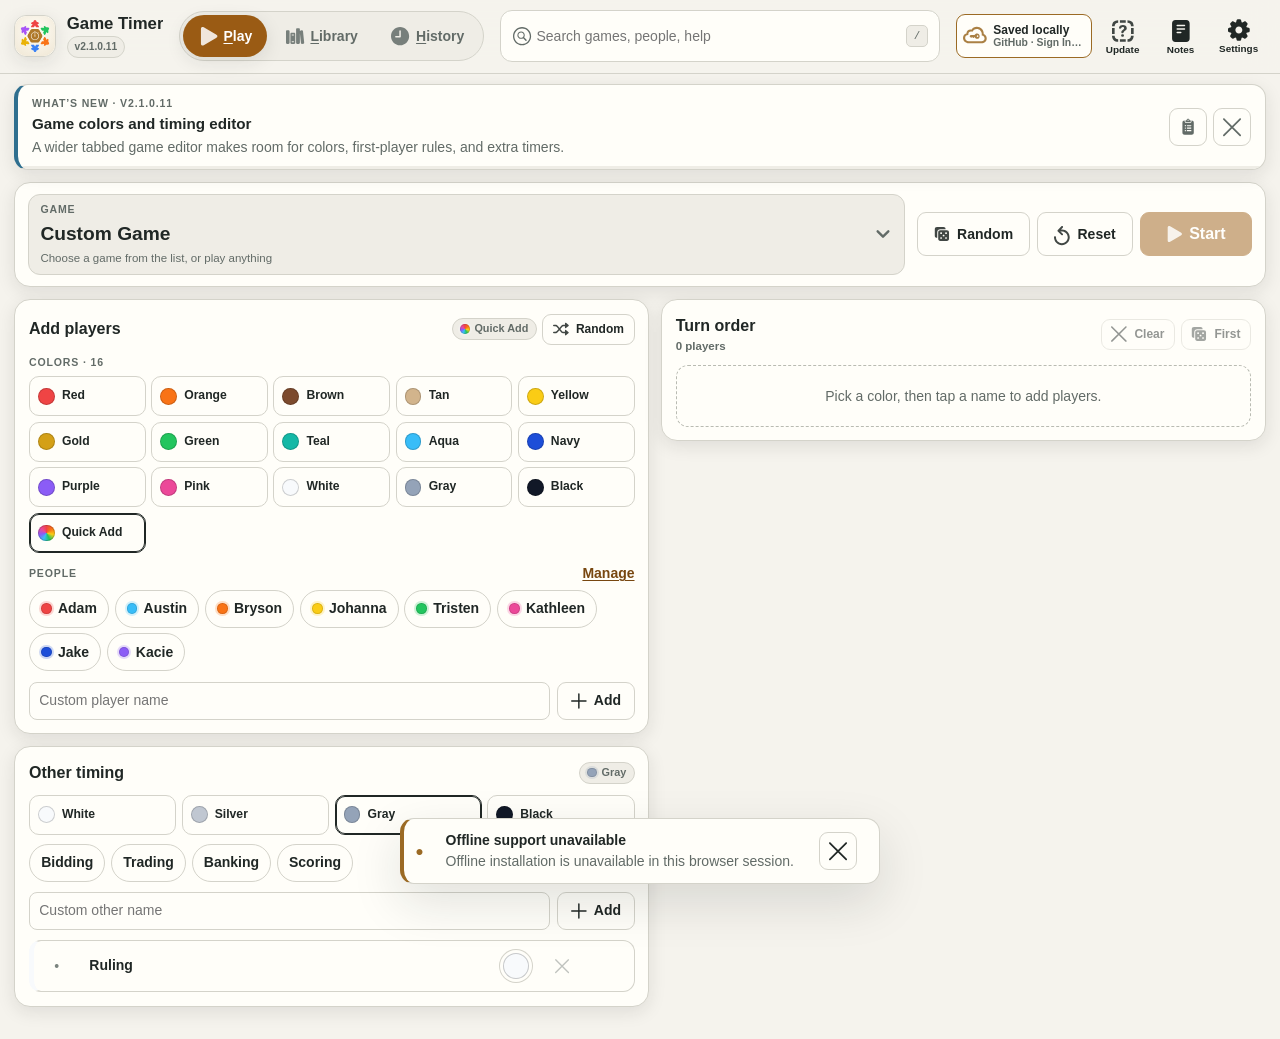
==== commit 8f1e56b2: "2.1.0.11 - Add game colors and timing editor" ====
--- a/index.html
+++ b/index.html
@@ -307,7 +307,7 @@
       <header class="dialog-header"><div><span class="eyebrow">Library</span><h2 id="gamePasteTitle">Paste game info</h2></div><button type="button" class="icon-button" data-close-dialog="gamePasteDialog" aria-label="Close"><span aria-hidden="true" data-symbol="close"></span></button></header>
       <div class="dialog-body game-paste-body">
         <label class="field"><span>Game</span><input id="gamePasteTarget" list="gamePasteTargets" type="text" maxlength="110" placeholder="Choose an existing game or enter a new name" autocomplete="off"></label><datalist id="gamePasteTargets"></datalist>
-        <label class="field"><span>Paste from BGG</span><textarea id="gamePasteText" rows="6" maxlength="50000" placeholder="Paste a correction form, game overview, or player recommendation table…" spellcheck="false" aria-describedby="gamePasteStatus"></textarea></label>
+        <div class="game-paste-inputs"><label class="field"><span>1. Correction form</span><textarea id="gamePasteText" data-game-paste-input rows="5" maxlength="50000" placeholder="Names, year, categories, mechanisms, expansions…" spellcheck="false" aria-describedby="gamePasteStatus"></textarea></label><label class="field"><span>2. Game overview</span><textarea id="gamePasteOverview" data-game-paste-input rows="5" maxlength="50000" placeholder="BGG link, rating, players, play time, weight…" spellcheck="false" aria-describedby="gamePasteStatus"></textarea></label><label class="field"><span>3. Player recommendations</span><textarea id="gamePastePoll" data-game-paste-input rows="5" maxlength="50000" placeholder="Best / Recommended / Not Recommended table…" spellcheck="false" aria-describedby="gamePasteStatus"></textarea></label></div>
         <p id="gamePasteStatus" class="setting-note" role="status"></p>
         <div id="gamePastePreview"></div>
       </div>
--- a/assets/css/game.css
+++ b/assets/css/game.css
@@ -722,3 +722,35 @@
 .owner-pills { flex-wrap: nowrap; }
 .owner-pill { white-space: nowrap; }
 .library-sheet .sheet-cell-text { display: block; overflow: hidden; text-overflow: ellipsis; white-space: nowrap; }
+
+/* Game editor: focused panels keep desktop controls in the available viewport. */
+#gameDialog, #gamePasteDialog { width: min(1180px, calc(100vw - 2rem)); max-height: calc(100svh - 2rem); }
+.game-detail { gap: .75rem; }
+.game-detail-tabs { display: flex; gap: .4rem; border-bottom: 1px solid var(--line); padding-bottom: .65rem; }
+.game-detail-tabs button { padding: .45rem .8rem; border: 1px solid var(--line); border-radius: 8px; background: var(--surface-2); color: var(--text); font: inherit; cursor: pointer; }
+.game-detail-tabs button[aria-selected="true"] { background: var(--accent-soft); border-color: var(--accent); color: var(--accent-strong); }
+.game-details-grid, .game-setup-grid { display: grid; grid-template-columns: repeat(2, minmax(0, 1fr)); gap: 1.25rem; align-items: start; }
+.game-detail [hidden] { display: none !important; }
+.game-catalog-panel { display: grid; gap: .75rem; }
+#gameDialog .detail-section { padding-top: 0; border-top: 0; }
+#gameDialog .custom-game-fields { gap: .5rem; }
+#gameDialog .field { min-width: 0; }
+#gameDialog .field input, #gameDialog .field select, #gameDialog .field textarea { width: 100%; }
+#gameDialog .field textarea { resize: vertical; max-height: 150px; }
+.game-setup-grid > section { display: grid; gap: .65rem; min-width: 0; }
+.game-color-picker { display: grid; grid-template-columns: repeat(4, minmax(0, 1fr)); gap: .35rem .5rem; }
+.game-color-option { display: flex; gap: .4rem; align-items: center; min-width: 0; font-size: .8rem; padding: .25rem 0; }
+.game-color-option input, .game-setup-check input { width: 16px; min-height: 16px; height: 16px; margin: 0; flex-shrink: 0; accent-color: var(--accent); }
+.game-color-option .dot { width: 17px; height: 17px; flex: 0 0 17px; border: 1px solid var(--line); border-radius: 50%; }
+.game-color-option > span:last-child { overflow: hidden; text-overflow: ellipsis; white-space: nowrap; }
+.game-setup-check { display: flex; align-items: center; gap: .45rem; font-size: .85rem; }
+.game-setup-actions { display: flex; align-items: center; gap: .7rem; margin-top: .8rem; }
+.game-setup-actions [data-setup-status] { margin-right: auto; }
+.game-paste-inputs { display: grid; grid-template-columns: repeat(3, minmax(0, 1fr)); gap: .75rem; }
+@media (max-width: 760px) {
+  .game-details-grid, .game-setup-grid, .game-paste-inputs { grid-template-columns: 1fr; }
+  .game-detail-tabs { flex-wrap: wrap; }
+  .game-detail-tabs button { padding: .4rem .5rem; font-size: .85rem; }
+  .game-setup-actions { flex-wrap: wrap; }
+  .game-color-picker { grid-template-columns: repeat(2, minmax(0, 1fr)); }
+}
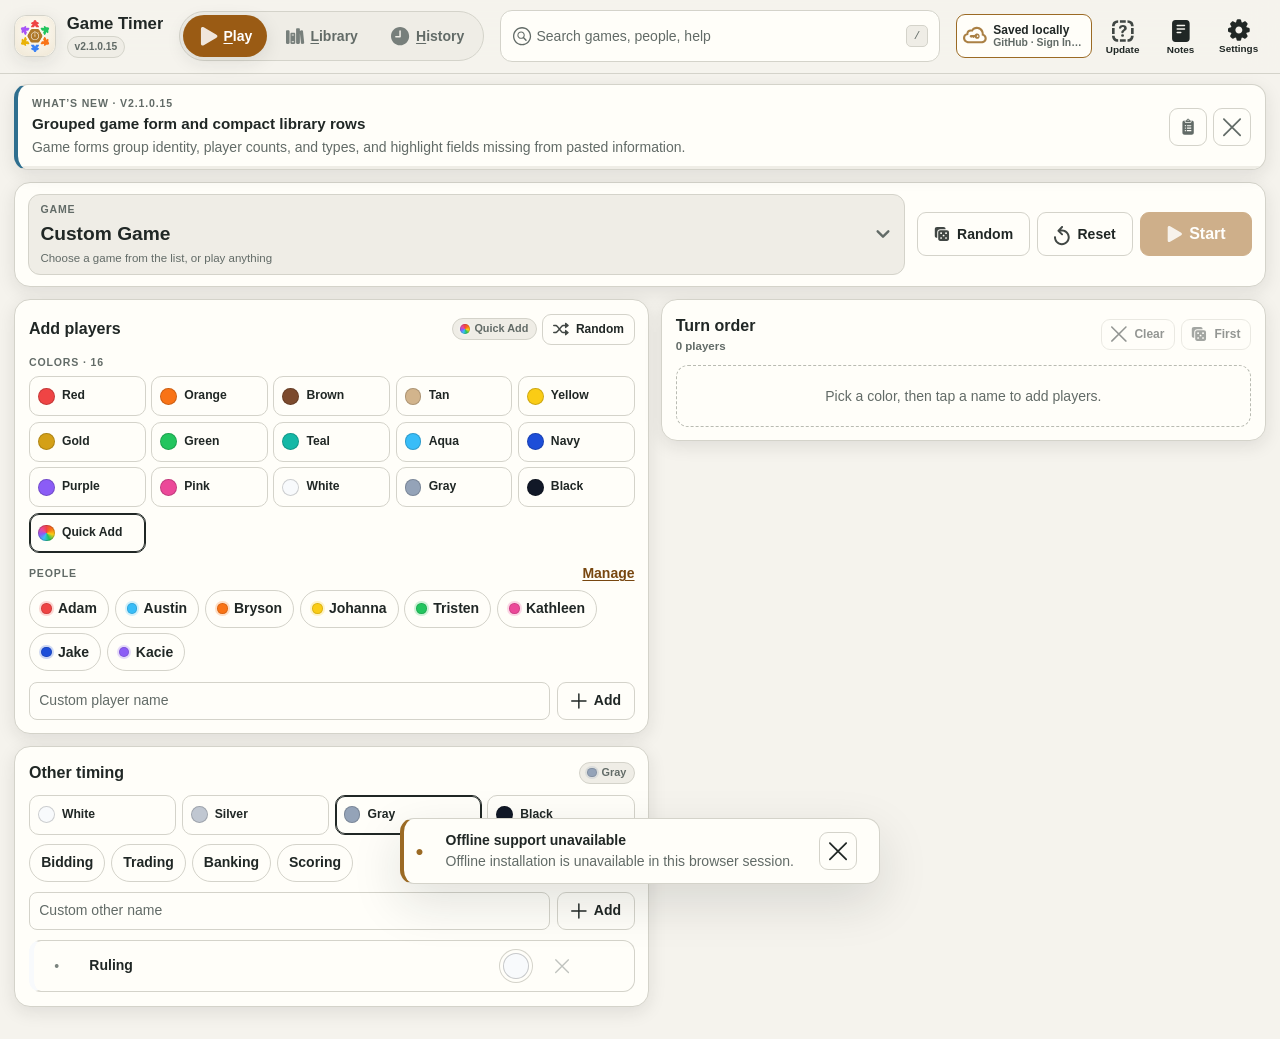
==== commit 300906bd: "2.1.0.15 - Refine game forms and compact library rows" ====
--- a/index.html
+++ b/index.html
@@ -307,7 +307,7 @@
       <header class="dialog-header"><div><span class="eyebrow">Library</span><h2 id="gamePasteTitle">Paste game info</h2></div><button type="button" class="icon-button" data-close-dialog="gamePasteDialog" aria-label="Close"><span aria-hidden="true" data-symbol="close"></span></button></header>
       <div class="dialog-body game-paste-body">
         <label class="field"><span>Game</span><input id="gamePasteTarget" list="gamePasteTargets" type="text" maxlength="110" placeholder="Choose an existing game or enter a new name" autocomplete="off"></label><datalist id="gamePasteTargets"></datalist>
-        <div class="game-paste-inputs"><label class="field"><span>1. Correction form</span><textarea id="gamePasteText" data-game-paste-input rows="5" maxlength="50000" placeholder="Names, year, categories, mechanisms, expansions…" spellcheck="false" aria-describedby="gamePasteStatus"></textarea></label><label class="field"><span>2. Game overview</span><textarea id="gamePasteOverview" data-game-paste-input rows="5" maxlength="50000" placeholder="BGG link, rating, players, play time, weight…" spellcheck="false" aria-describedby="gamePasteStatus"></textarea></label><label class="field"><span>3. Player recommendations</span><textarea id="gamePastePoll" data-game-paste-input rows="5" maxlength="50000" placeholder="Best / Recommended / Not Recommended table…" spellcheck="false" aria-describedby="gamePasteStatus"></textarea></label></div>
+        <div class="game-paste-inputs"><label class="field"><span>1. Game overview</span><textarea id="gamePasteOverview" data-game-paste-input rows="5" maxlength="50000" placeholder="BGG link, rating, players, play time, weight…" spellcheck="false" aria-describedby="gamePasteStatus"></textarea></label><label class="field"><span>2. Player recommendations</span><textarea id="gamePastePoll" data-game-paste-input rows="5" maxlength="50000" placeholder="Best / Recommended / Not Recommended table…" spellcheck="false" aria-describedby="gamePasteStatus"></textarea></label><label class="field"><span>3. Correction form</span><textarea id="gamePasteText" data-game-paste-input rows="5" maxlength="50000" placeholder="Names, year, categories, mechanisms, expansions…" spellcheck="false" aria-describedby="gamePasteStatus"></textarea></label></div>
         <p id="gamePasteStatus" class="setting-note" role="status"></p>
         <div id="gamePastePreview"></div>
       </div>
--- a/assets/css/game.css
+++ b/assets/css/game.css
@@ -754,3 +754,100 @@
   .game-setup-actions { flex-wrap: wrap; }
   .game-color-picker { grid-template-columns: repeat(2, minmax(0, 1fr)); }
 }
+
+/* Library filters and the autosaving game editor. */
+.library-search-field { min-width: 290px; }
+.library-controls .library-search-field input { padding-right: 155px; color: var(--text); }
+.library-game-count { position: absolute; right: 2.4rem; top: 50%; transform: translateY(-50%); color: var(--muted); font-size: .7rem; white-space: nowrap; pointer-events: none; }
+.library-table-options > .present-picker { position: fixed; right: auto; width: min(560px, calc(100vw - 16px)); max-height: 65svh; overflow-y: auto; z-index: 100; box-sizing: border-box; }
+.host-picker { margin-top: .4rem; }
+.expansion-count { margin-left: .3rem; font-variant-numeric: tabular-nums; }
+.library-sheet :is(.sheet-categories, .sheet-mechanisms) { white-space: nowrap; }
+.library-sheet :is(.sheet-categories, .sheet-mechanisms) .game-tag { max-width: 160px; overflow: hidden; text-overflow: ellipsis; white-space: nowrap; }
+:is(.sheet-turnStart, .sheet-factions) .sheet-info-button { opacity: .3; }
+:is(.sheet-turnStart, .sheet-factions) .sheet-info-button.has-info { opacity: 1; }
+:is(.sheet-turnStart, .sheet-factions) .sheet-info-button:is(:hover, :focus-visible, [aria-expanded="true"]) { opacity: 1; }
+input:not([type="checkbox"]):not([type="radio"]), textarea, select { color: var(--text); }
+input::placeholder, textarea::placeholder { color: var(--muted); opacity: 1; }
+:is(#gameDialog, #customGameDialog) :is(input:not([type="checkbox"]), select) { min-height: 38px; height: 38px; box-sizing: border-box; }
+.setup-choices { flex-wrap: wrap; }
+.setup-choices button { flex: 1 1 auto; min-height: 34px; padding: .3rem .5rem; }
+.game-color-option { display: grid; grid-template-columns: 16px 17px minmax(0, 1fr); gap: .3rem; }
+#gameDialog .game-color-option [data-color-name] { width: 100%; min-width: 0; min-height: 25px; height: 25px; padding: .15rem .25rem; font-size: .72rem; }
+.game-color-picker { gap: .2rem .4rem; }
+.add-game-color { display: grid; grid-template-columns: minmax(90px, 1fr) minmax(100px, 1.3fr) auto; gap: .4rem; align-items: end; }
+#gameDialog .game-setup-grid > section { gap: .5rem; }
+.game-setup-grid [data-reset-game-setup] { justify-self: start; }
+@media (max-width: 760px) {
+  .library-controls .filter-row .library-search-field { flex-basis: 300px; }
+  .add-game-color { grid-template-columns: minmax(0, 1fr) minmax(0, 1fr); }
+  .add-game-color > button { grid-column: 1 / -1; }
+}
+
+/* Details combine game setup with personal ownership; expansion rows are optional. */
+#gameDialog { width: min(1380px, calc(100vw - 2rem)); }
+.game-details-grid.game-overview { grid-template-columns: minmax(0, 2.5fr) minmax(250px, 1fr); }
+.game-overview .game-color-picker { grid-template-columns: repeat(3, minmax(0, 1fr)); }
+.game-overview .game-color-option { padding-block: 0; }
+.game-personal-panel .wishlist-choice { justify-self: start; }
+.wishlist-choice[aria-pressed="true"] { border-color: var(--accent); background: var(--accent-soft); color: var(--accent-strong); }
+.game-personal-panel .wishlist-note { margin: 0; }
+.additional-types { min-width: 0; margin: .5rem 0 0; padding: .5rem .65rem; border: 1px solid var(--line); border-radius: 8px; }
+.additional-types legend { padding-inline: .25rem; font-size: .8rem; font-weight: 700; }
+.additional-types > div { display: grid; grid-template-columns: repeat(2, minmax(0, 1fr)); gap: .35rem .6rem; }
+.additional-types label, .expansion-ownership { display: flex; align-items: center; gap: .4rem; font-size: .8rem; }
+.additional-types input, .expansion-ownership input { width: 16px; height: 16px; min-height: 16px; margin: 0; flex: 0 0 16px; accent-color: var(--accent); }
+.expansion-checklist { display: grid; gap: .65rem; margin-top: .7rem; }
+.expansion-ownership span { overflow-wrap: anywhere; }
+.sheet-expansion-row > :is(th,td) { background: var(--surface-2); }
+.sheet-expansion-row .sheet-name-cell { padding-left: 1rem; }
+.expansion-row-name { font-weight: 600; }
+.expansion-parent-name { display: inline-block; max-width: 160px; margin-left: .6rem; vertical-align: middle; overflow: hidden; text-overflow: ellipsis; color: var(--muted); font-size: .7rem; white-space: nowrap; }
+@media (max-width: 1050px) {
+  .game-details-grid.game-overview { grid-template-columns: 1fr; }
+}
+@media (max-width: 760px) {
+  .game-overview .game-color-picker { grid-template-columns: repeat(2, minmax(0, 1fr)); }
+  #gameDialogFooter { flex-wrap: wrap; }
+}
+
+/* Expansion disclosures follow the year; unowned expansions remain a compact list. */
+.library-sheet .sheet-name-cell { width: 680px; min-width: 680px; max-width: 680px; }
+.sheet-expansion-slot { display: inline-flex; flex: 0 0 48px; justify-content: flex-end; }
+.sheet-expansion-slot .expansion-count { display: inline-flex; align-items: center; justify-content: center; gap: .15rem; min-height: 28px; margin: 0; padding: .1rem; border: 0; border-radius: 5px; background: transparent; color: var(--text); font: inherit; font-size: .75rem; cursor: pointer; }
+.expansion-count .glyph { width: 12px; height: 12px; transform: rotate(-90deg); transition: transform .15s; }
+.expansion-count[aria-expanded="true"] .glyph { transform: rotate(0); }
+.expansion-count:hover { background: var(--surface-2); }
+.unowned-expansion-list { display: grid; gap: .4rem; padding: .5rem 0 .4rem 1rem; font-weight: 400; white-space: normal; }
+.unowned-expansion-list > div { display: flex; align-items: center; gap: .7rem; }
+.unowned-expansion-list .expansion-ownership { flex: 1; }
+.unowned-expansion-list .text-link { flex: 0 0 auto; font-size: .75rem; }
+[data-game-kind-fields] [hidden] { display: none; }
+@media (prefers-reduced-motion: reduce) { .expansion-count .glyph { transition: none; } }
+
+.library-sheet .sheet-category .main-game-tag { white-space: nowrap; max-width: none; }
+
+/* Compact spreadsheet rows and a grouped game form. */
+#customGameDialog { width: min(1320px, calc(100vw - 2rem)); max-height: calc(100svh - 2rem); }
+.custom-game-editor { grid-template-columns: minmax(0, 1fr); gap: .65rem; }
+.custom-name-row { display: grid; grid-template-columns: minmax(0, 2fr) minmax(220px, 1fr) auto; gap: .65rem; align-items: end; }
+.custom-player-fields, .custom-timing-fields { display: grid; grid-template-columns: repeat(5, minmax(0, 1fr)); gap: .65rem; }
+.custom-types-row { display: grid; grid-template-columns: minmax(130px, 1fr) minmax(0, 4fr); gap: .65rem; align-items: center; }
+.custom-types-row .additional-types { margin: 0; }
+.custom-types-row .additional-types > div { grid-template-columns: repeat(4, minmax(0, 1fr)); }
+.custom-catalog-fields { display: grid; grid-template-columns: repeat(3, minmax(0, 1fr)); gap: .65rem; }
+#customGameDialog .field :is(input, select) { width: 100%; }
+#customGameDialog input.paste-missing-field { background: #fff1a6; color: #302400; border-color: #ba8800; box-shadow: inset 0 0 0 1px #ba8800; }
+#customGameDialog input.paste-missing-field::placeholder { color: #756100; }
+.library-sheet tbody > tr:not(.is-pinned-game) > :is(th,td) { white-space: nowrap; padding-block: .25rem; }
+.library-sheet tr:not(.is-pinned-game) .owner-pills { flex-wrap: nowrap; max-width: 220px; overflow-x: auto; scrollbar-width: none; }
+.library-sheet tr:not(.is-pinned-game) .owner-pill { flex-shrink: 0; }
+.library-sheet tr:not(.is-pinned-game) .player-count-badges { display: flex; flex-wrap: nowrap; width: max-content; max-width: 150px; overflow-x: auto; scrollbar-width: none; }
+.library-sheet tr:not(.is-pinned-game) .player-count-square { flex: 0 0 17px; }
+.library-sheet tr:not(.is-pinned-game) :is(.owner-pills,.player-count-badges)::-webkit-scrollbar { display: none; }
+#libraryInfoPopover .unowned-expansion-list { margin: 0; padding: 0; }
+@media (max-width: 760px) {
+  .custom-name-row, .custom-types-row { grid-template-columns: 1fr; }
+  .custom-player-fields, .custom-timing-fields, .custom-catalog-fields { grid-template-columns: repeat(2, minmax(0, 1fr)); }
+  .custom-types-row .additional-types > div { grid-template-columns: repeat(2, minmax(0, 1fr)); }
+}
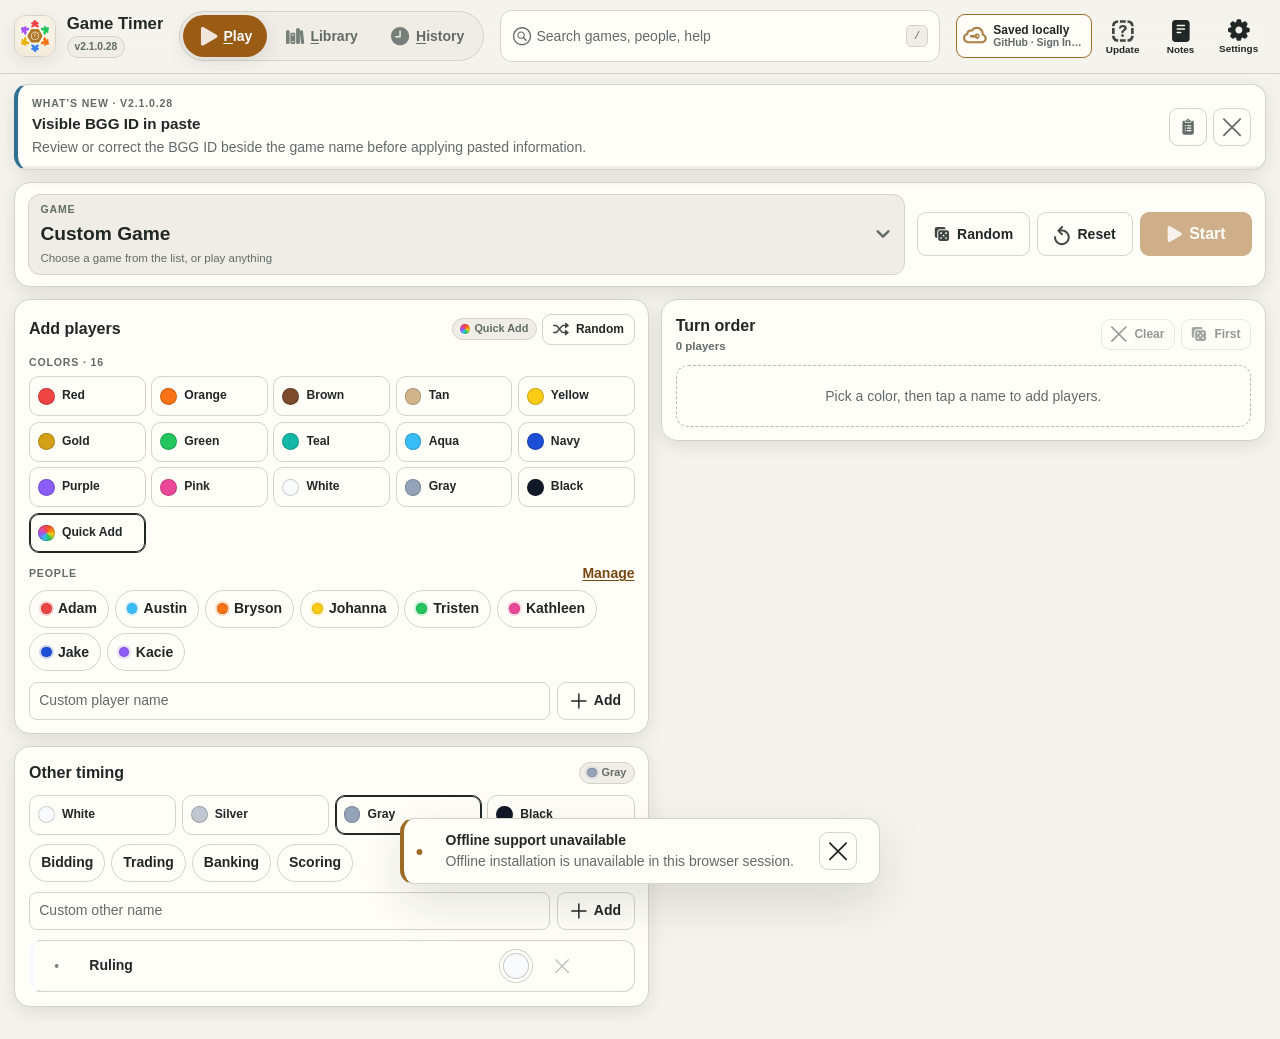
==== commit f75d13ff: "2.1.0.28 - Surface editable BGG ID in paste dialog" ====
--- a/index.html
+++ b/index.html
@@ -306,7 +306,8 @@
     <form id="gamePasteForm" class="dialog-shell">
       <header class="dialog-header"><div><span class="eyebrow">Library</span><h2 id="gamePasteTitle">Paste game info</h2></div><button type="button" class="icon-button" data-close-dialog="gamePasteDialog" aria-label="Close"><span aria-hidden="true" data-symbol="close"></span></button></header>
       <div class="dialog-body game-paste-body">
-        <label class="field"><span>Game</span><input id="gamePasteTarget" list="gamePasteTargets" type="text" maxlength="110" placeholder="Choose an existing game or enter a new name" autocomplete="off"></label><datalist id="gamePasteTargets"></datalist>
+        <div class="bgg-lookup-row"><label class="field grow-control"><span>Game</span><input id="gamePasteTarget" list="gamePasteTargets" type="text" maxlength="110" placeholder="Choose an existing game or enter a new name" autocomplete="off"></label><label class="field grow-control"><span>BGG ID or page link</span><input id="gamePasteBggId" type="text" maxlength="500" placeholder="Auto-detected, or paste an ID / BGG URL" autocomplete="off" aria-describedby="gamePasteBggHint"></label></div><datalist id="gamePasteTargets"></datalist>
+        <p id="gamePasteBggHint" class="setting-note">Review or correct the ID here. If copied text has no game link, paste the BGG page address from your browser.</p>
         <div class="game-paste-inputs"><label class="field"><span>1. Game overview</span><textarea id="gamePasteOverview" data-game-paste-input rows="5" maxlength="50000" placeholder="BGG link, rating, players, play time, weight…" spellcheck="false" aria-describedby="gamePasteStatus"></textarea></label><label class="field"><span>2. Player recommendations</span><textarea id="gamePastePoll" data-game-paste-input rows="5" maxlength="50000" placeholder="Best / Recommended / Not Recommended table…" spellcheck="false" aria-describedby="gamePasteStatus"></textarea></label><label class="field"><span>3. Correction form</span><textarea id="gamePasteText" data-game-paste-input rows="5" maxlength="50000" placeholder="Names, year, categories, mechanisms, expansions…" spellcheck="false" aria-describedby="gamePasteStatus"></textarea></label></div>
         <p id="gamePasteStatus" class="setting-note" role="status"></p>
         <div id="gamePastePreview"></div>
--- a/assets/css/game.css
+++ b/assets/css/game.css
@@ -825,7 +825,7 @@
 [data-game-kind-fields] [hidden] { display: none; }
 @media (prefers-reduced-motion: reduce) { .expansion-count .glyph { transition: none; } }
 
-.library-sheet .sheet-category .main-game-tag { white-space: nowrap; max-width: none; }
+.library-sheet .sheet-mainType .main-game-tag { white-space: nowrap; max-width: none; }
 
 /* Compact spreadsheet rows and a grouped game form. */
 #customGameDialog { width: min(1320px, calc(100vw - 2rem)); max-height: calc(100svh - 2rem); }
@@ -851,3 +851,51 @@
   .custom-player-fields, .custom-timing-fields, .custom-catalog-fields { grid-template-columns: repeat(2, minmax(0, 1fr)); }
   .custom-types-row .additional-types > div { grid-template-columns: repeat(2, minmax(0, 1fr)); }
 }
+
+/* Tighter name parts; expansion ownership colors remain readable in both themes. */
+.library-sheet .sheet-name-cell { width: 560px; min-width: 560px; max-width: 560px; }
+.sheet-name-line { gap: 2px; }
+.library-sheet .sheet-name-line .sheet-name-details { gap: 2px; }
+.library-sheet .sheet-name-details .sheet-colors { gap: 2px; }
+.library-sheet .sheet-name-line .sheet-year { flex-basis: 40px; min-width: 40px; }
+.sheet-expansion-slot { flex-basis: 32px; }
+.sheet-expansion-slot .expansion-count { gap: 1px; }
+.sheet-expansion-slot .expansion-owned-none { color: #7652ab; }
+.sheet-expansion-slot .expansion-owned-some { color: #2563eb; }
+.sheet-expansion-slot .expansion-owned-all { color: #237a43; }
+:root[data-theme="dark"] .sheet-expansion-slot .expansion-owned-none { color: #bf9bea; }
+:root[data-theme="dark"] .sheet-expansion-slot .expansion-owned-some { color: #80b7ff; }
+:root[data-theme="dark"] .sheet-expansion-slot .expansion-owned-all { color: #70d595; }
+.custom-catalog-fields { grid-template-columns: repeat(2,minmax(0,1fr)); }
+
+.game-linking-panel { display: grid; align-content: start; gap: .75rem; min-width: 0; }
+
+/* Detailed expansion rows reuse the normal cells and keep their disclosure separate. */
+.expansion-indent { flex: 0 0 auto; font-weight: 500; }
+.expansion-row-owners { display: inline-flex; align-items: center; gap: .4rem; }
+.library-sheet .sheet-mechanisms .game-tag { display: inline-flex; align-items: center; vertical-align: middle; gap: .3rem; line-height: 1.25; }
+.game-tag-label { display: block; min-width: 0; overflow: hidden; text-overflow: ellipsis; white-space: nowrap; }
+.library-sheet .sheet-mechanisms .game-tag .glyph { display: inline-flex; align-self: center; flex-shrink: 0; }
+
+.additional-types:not(:has(input:checked)) { border-color: #d29b00; box-shadow: inset 0 0 0 1px #d29b00; }
+.sheet-expansion-slot { flex-basis: 42px; }
+.custom-ownership { min-width: 0; margin: 0; padding: .65rem; border: 1px solid var(--line); border-radius: 8px; }
+.custom-ownership legend { padding-inline: .25rem; font-size: .85rem; font-weight: 700; }
+.custom-owned-status { display: flex; gap: 1rem; margin-bottom: .55rem; }
+.custom-owned-status label, .custom-owner-choice { display: inline-flex; align-items: center; gap: .4rem; font-size: .8rem; }
+.custom-owner-choice { padding: .3rem .5rem; border: 1px solid var(--line); border-radius: 999px; cursor: pointer; }
+.custom-owner-choice:has(input:checked) { border-color: var(--accent); background: color-mix(in srgb,var(--accent) 15%,var(--surface)); }
+.custom-ownership input { width: 16px; height: 16px; min-height: 16px; margin: 0; accent-color: var(--accent); }
+.custom-ownership .chip-grid { margin-top: .3rem; }
+
+.custom-other-owners { margin-top: .5rem; }
+
+.sheet-alternative-names { color: var(--muted); font-size: .85em; font-weight: 400; }
+
+[data-edit-note] { cursor: text; }
+.sheet-note-editor { display: block; width: 100%; min-width: 160px; box-sizing: border-box; resize: vertical; font: inherit; color: var(--text); }
+
+.sheet-year-button { padding: 0; width: 100%; min-height: 24px; border: 0; background: transparent; color: inherit; font: inherit; text-align: right; cursor: text; }
+.library-sheet .sheet-year:has(.sheet-year-editor) { flex-basis: 78px; min-width: 78px; }
+.sheet-year-editor { width: 78px; min-height: 28px; padding: 2px; box-sizing: border-box; color: var(--text); font: inherit; text-align: right; }
+.sheet-name-line > .expansion-row-name { flex: 1 1 auto; min-width: 0; overflow: hidden; text-overflow: ellipsis; }
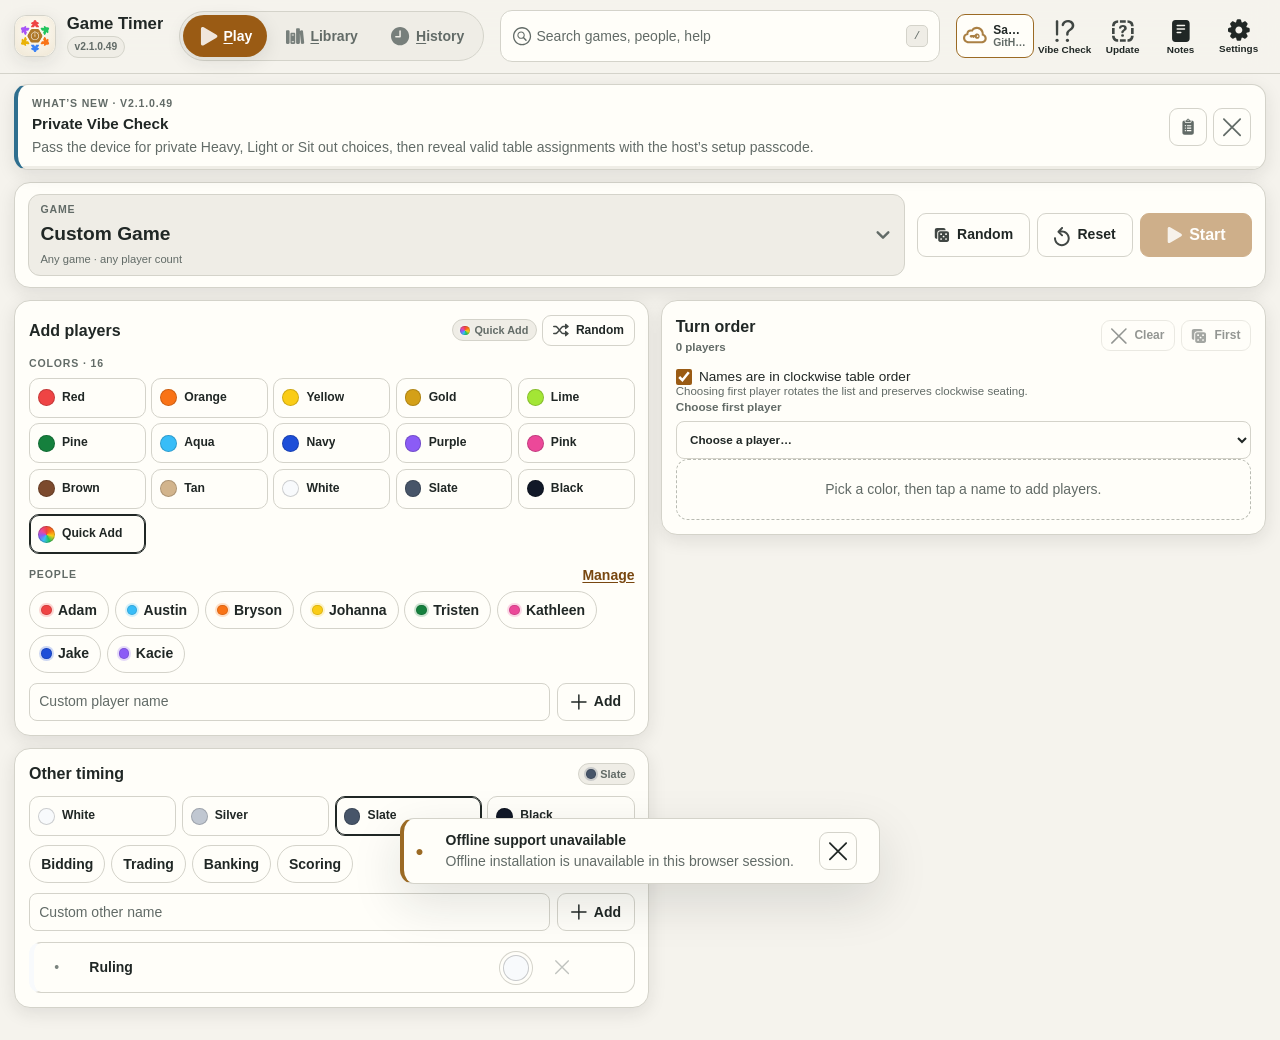
==== commit 184c0a79: "2.1.0.49 - Add private Vibe Check" ====
--- a/index.html
+++ b/index.html
@@ -32,6 +32,7 @@
   <script type="application/x-app-script" data-app-src="assets/js/features/session-aids.js"></script>
   <script type="application/x-app-script" data-app-src="assets/js/features/play.js"></script>
   <script type="application/x-app-script" data-app-src="assets/js/features/library.js"></script>
+  <script type="application/x-app-script" data-app-src="assets/js/features/vibe-check.js"></script>
   <script type="application/x-app-script" data-app-src="assets/js/app.js"></script>
 </head>
 <body>
@@ -70,6 +71,7 @@
       <span class="floating-status-icon" data-sync-icon data-symbol="icloud" aria-hidden="true"></span>
       <span class="floating-status-copy"><strong data-floating-local-label>Saved locally</strong><small data-floating-sync-label>GitHub setup required</small></span>
     </button>
+      <button id="vibeCheckButton" class="button action-button" type="button" aria-haspopup="dialog" aria-controls="vibeCheckDialog" title="Vibe Check"><span class="button-icon" aria-hidden="true" data-symbol="vibeCheck"></span><span class="button-label">Vibe Check</span></button>
       <button id="updateAppButton" aria-keyshortcuts="Control+Alt+Shift+U" data-shortcut="U" class="button action-button" type="button" title="Check for updates and force refresh"><span class="button-icon" aria-hidden="true" data-symbol="updateApp"></span><span class="button-label">Update</span></button>
       <button id="notesButton" class="button action-button" type="button" aria-haspopup="dialog" aria-controls="notesDialog" aria-keyshortcuts="N Control+Alt+Shift+N" data-shortcut="N">
         <span class="button-icon" aria-hidden="true" data-symbol="notes"></span><span class="button-label">Notes</span>
@@ -107,6 +109,13 @@
     <section id="libraryView" class="view-panel library-view" role="tabpanel" aria-labelledby="libraryTab" hidden></section>
     <section id="historyView" class="view-panel history-view" role="tabpanel" aria-labelledby="historyTab" hidden></section>
   </main>
+
+  <dialog id="vibeCheckDialog" class="app-dialog vibe-dialog" aria-labelledby="vibeCheckTitle" data-backdrop-close="false">
+    <div class="dialog-shell">
+      <header class="dialog-header"><h2 id="vibeCheckTitle" tabindex="-1">Vibe Check</h2><button class="icon-button" type="button" data-close-dialog="vibeCheckDialog" aria-label="End Vibe Check and clear ballots"><span aria-hidden="true" data-symbol="close"></span></button></header>
+      <div class="dialog-body" id="vibeCheckBody"></div>
+    </div>
+  </dialog>
 
   <dialog id="notesDialog" class="app-dialog notes-dialog" aria-labelledby="notesDialogTitle">
     <div class="dialog-shell">
--- a/assets/css/game.css
+++ b/assets/css/game.css
@@ -89,7 +89,7 @@
 
 .game-picker-toggle { position: relative; display: grid; flex: 1 1 22rem; grid-template-columns: minmax(0, 1fr) auto; gap: .1rem .75rem; min-width: 0; padding: .45rem 2.6rem .45rem .7rem; border: 1px solid var(--line); border-radius: 12px; background: var(--surface-2); text-align: left; }
 .game-picker-toggle:hover { border-color: var(--accent); }
-.game-picker-toggle > .eyebrow, .game-picker-toggle > small { grid-column: 1; }
+.game-picker-toggle > .eyebrow, .game-picker-toggle > .game-summary { grid-column: 1; }
 .game-picker-toggle small { color: var(--muted); font-size: .72rem; white-space: pre-line; }
 .picker-title { grid-column: 1; font-size: 1.2rem; font-weight: 850; }
 .picker-meta { display: flex; flex-wrap: wrap; grid-column: 2; grid-row: 1 / span 3; align-content: center; justify-content: flex-end; gap: .3rem; }
@@ -98,15 +98,21 @@
 .game-picker-toggle[aria-expanded="true"] .picker-chevron { transform: translateY(-50%) rotate(180deg); }
 
 .game-panel { margin-bottom: var(--gt-gap); }
+.game-panel:not([hidden]) { display: flex; flex-direction: column; height: var(--game-picker-height, 70svh); min-height: 160px; }
+.game-panel > .panel-head { flex-shrink: 0; }
 .game-panel-tools { display: flex; flex-wrap: wrap; align-items: center; gap: .45rem; }
-.game-list { display: grid; grid-template-columns: repeat(auto-fill, minmax(260px, 1fr)); gap: .45rem; max-height: min(56svh, 560px); overflow-y: auto; overscroll-behavior: contain; padding: .1rem; }
+.game-list { display: grid; grid-template-columns: repeat(6, minmax(0, 1fr)); align-content: start; gap: .45rem; flex: 1; min-height: 0; max-height: none; overflow-y: auto; overscroll-behavior: contain; padding: .1rem; }
+.game-option-card { position: relative; height: 100%; min-width: 0; }
+.game-option-info { position: absolute; top: .35rem; right: .35rem; display: flex; align-items: center; }
+.game-option-info .sheet-info-button { width: 24px; height: 24px; padding: 3px; }
+.game-option-info .glyph { width: 18px; height: 18px; }
 .game-option { display: flex; align-items: center; justify-content: space-between; gap: .6rem; width: 100%; height: 100%; min-height: 76px; padding: .6rem .7rem; border: 1px solid var(--line); border-radius: 12px; background: var(--surface); text-align: left; }
 .game-option:hover { border-color: var(--accent); background: var(--accent-soft); }
 .game-option[aria-pressed="true"] { border-color: var(--accent); background: var(--accent-soft); box-shadow: inset 0 0 0 1px var(--accent); }
 .game-option.is-hidden { display: none; }
-[role="listitem"]:has(> .game-option.is-hidden) { display: none; }
+[role="listitem"]:has(.game-option.is-hidden) { display: none; }
 .game-option-main { display: grid; gap: .2rem; min-width: 0; }
-.game-option-title { display: flex; flex-wrap: wrap; align-items: center; gap: .3rem; font-size: .92rem; }
+.game-option-title { padding-right: 42px; overflow-wrap: anywhere; display: flex; flex-wrap: wrap; align-items: center; gap: .3rem; font-size: .92rem; }
 .game-option small { color: var(--muted); font-size: .7rem; line-height: 1.35; white-space: pre-line; }
 .game-option-meta { display: flex; flex-wrap: wrap; gap: .25rem; }
 .game-option-meta:empty { display: none; }
@@ -414,7 +420,7 @@
   .play-bar-actions .button { flex: 1; padding-inline: .5rem; }
   .game-picker-toggle { flex-basis: 100%; grid-template-columns: minmax(0, 1fr); }
   .picker-meta { grid-column: 1; grid-row: auto; justify-content: flex-start; }
-  .game-list { grid-template-columns: minmax(0, 1fr); max-height: 60svh; }
+  .game-list { grid-template-columns: minmax(0, 1fr); }
   .color-grid { grid-template-columns: repeat(auto-fill, minmax(96px, 1fr)); }
   .roster-row { grid-template-columns: 32px minmax(0, 1fr) auto 36px 36px; gap: .25rem; }
   .players-grid { grid-template-columns: repeat(var(--player-cols-phone, 2), minmax(0, 1fr)); grid-auto-rows: minmax(158px, auto); }
@@ -489,7 +495,7 @@
 .present-heading .count-stepper output { min-width: 3.6rem; }
 .library-filters .filter-row input, .library-filters .filter-row select { height: var(--control-height); min-height: var(--control-height); box-sizing: border-box; }
 .library-sheet .sheet-name { display: flex; align-items: baseline; justify-content: space-between; width: 100%; gap: .75rem; text-decoration: none; }
-.sheet-name > span:first-child { text-decoration: underline; }
+.sheet-primary-name { text-decoration: underline; text-underline-offset: 2px; }
 .sheet-year { margin-left: auto; color: var(--muted); font-weight: 500; white-space: nowrap; }
 .library-sheet .sheet-turnStart, .library-sheet .sheet-factions { min-width: 0; width: 2.6rem; padding: .4rem; text-align: center; }
 .sheet-web, .sheet-info-button, .sheet-verification-mark { display: inline-grid; place-items: center; width: 32px; height: 32px; padding: 4px; border: 0; border-radius: 6px; background: transparent; vertical-align: middle; }
@@ -752,7 +758,6 @@
   .game-detail-tabs { flex-wrap: wrap; }
   .game-detail-tabs button { padding: .4rem .5rem; font-size: .85rem; }
   .game-setup-actions { flex-wrap: wrap; }
-  .game-color-picker { grid-template-columns: repeat(2, minmax(0, 1fr)); }
 }
 
 /* Library filters and the autosaving game editor. */
@@ -787,7 +792,7 @@
 /* Details combine game setup with personal ownership; expansion rows are optional. */
 #gameDialog { width: min(1380px, calc(100vw - 2rem)); }
 .game-details-grid.game-overview { grid-template-columns: minmax(0, 2.5fr) minmax(250px, 1fr); }
-.game-overview .game-color-picker { grid-template-columns: repeat(3, minmax(0, 1fr)); }
+.game-overview .game-color-picker { grid-template-columns: repeat(4, minmax(0, 1fr)); }
 .game-overview .game-color-option { padding-block: 0; }
 .game-personal-panel .wishlist-choice { justify-self: start; }
 .wishlist-choice[aria-pressed="true"] { border-color: var(--accent); background: var(--accent-soft); color: var(--accent-strong); }
@@ -807,7 +812,6 @@
   .game-details-grid.game-overview { grid-template-columns: 1fr; }
 }
 @media (max-width: 760px) {
-  .game-overview .game-color-picker { grid-template-columns: repeat(2, minmax(0, 1fr)); }
   #gameDialogFooter { flex-wrap: wrap; }
 }
 
@@ -899,3 +903,95 @@
 .library-sheet .sheet-year:has(.sheet-year-editor) { flex-basis: 78px; min-width: 78px; }
 .sheet-year-editor { width: 78px; min-height: 28px; padding: 2px; box-sizing: border-box; color: var(--text); font: inherit; text-align: right; }
 .sheet-name-line > .expansion-row-name { flex: 1 1 auto; min-width: 0; overflow: hidden; text-overflow: ellipsis; }
+
+/* Keep lookup controls compact and give catalog lists the remaining width. */
+#game-panel-catalog { grid-template-columns: minmax(250px, .9fr) minmax(0, 2.1fr); gap: 1rem; }
+.game-linking-panel { display: grid; gap: .65rem; min-width: 0; }
+#game-panel-catalog .bgg-lookup { gap: .4rem; }
+#game-panel-catalog .setting-note { margin: 0; font-size: .78rem; }
+#game-panel-catalog .bgg-lookup-row { flex-wrap: wrap; }
+#game-panel-catalog .bgg-lookup-row .field { flex: 1 1 150px; }
+.catalog-compact-fields { display: grid; grid-template-columns: repeat(2,minmax(0,1fr)); gap: .5rem; }
+.catalog-compact-fields .main-type-field, .catalog-compact-fields .additional-types { grid-column: 1 / -1; }
+.catalog-compact-fields .additional-types { margin: 0; padding: .4rem .5rem; }
+.catalog-compact-fields .additional-types > div { gap: .3rem .5rem; }
+.catalog-list-columns, .custom-catalog-fields { display: grid; grid-template-columns: repeat(3,minmax(0,1fr)); gap: .65rem; min-width: 0; }
+#gameDialog .catalog-list-columns textarea { height: clamp(260px,48vh,480px); max-height: none; overflow-y: auto; resize: none; line-height: 1.5; padding: .6rem; }
+.custom-catalog-fields textarea { width: 100%; min-height: 160px; max-height: 280px; overflow-y: auto; resize: vertical; box-sizing: border-box; }
+@media(max-width: 800px) { #game-panel-catalog { grid-template-columns: 1fr; } }
+@media(max-width: 600px) { .catalog-list-columns, .custom-catalog-fields { grid-template-columns: 1fr; } #gameDialog .catalog-list-columns textarea { height: 200px; } }
+
+.numeric-rating-levels { border: 0; padding: 0; margin: 0; min-width: 0; }
+.numeric-rating-levels legend { font-size: .8rem; font-weight: 650; margin-bottom: .4rem; }
+.numeric-rating-levels > div { display: flex; flex-wrap: wrap; gap: .3rem; }
+.numeric-rating-levels button { min-width: 40px; min-height: 36px; font: inherit; cursor: pointer; border: 1px solid transparent; opacity: .7; }
+.numeric-rating-levels button[aria-pressed="true"] { opacity: 1; outline: 2px solid currentColor; outline-offset: 1px; font-weight: 750; }
+
+.custom-ownership.owner-missing, .owner-picker.owner-missing { border: 1px solid #d29b00; box-shadow: inset 0 0 0 1px #d29b00; border-radius: 8px; }
+.owner-picker.owner-missing { padding: .5rem; }
+
+/* Size the name column around each complete inline row instead of fixed name/color lanes. */
+.library-sheet .sheet-name-cell { width: auto; min-width: 200px; max-width: none; }
+.library-sheet .sheet-name-line { width: max-content; gap: 4px; }
+.library-sheet .sheet-name-line > .sheet-name { flex: 0 0 auto; }
+.library-sheet .sheet-name-line .sheet-name-details { margin: 0; }
+.library-sheet .sheet-name .name-text { overflow: visible; text-overflow: clip; }
+.library-sheet .sheet-name-line .sheet-year { flex: 0 0 auto; min-width: 0; margin-left: 2px; }
+.library-sheet .sheet-name-line .sheet-expansion-slot { flex: 0 0 auto; }
+.library-sheet .sheet-name-line > .expansion-row-name { flex: 0 0 auto; overflow: visible; }
+
+/* Let the player column fit every supported count, including 9–20. */
+.library-sheet .player-count-badges, .library-sheet tr:not(.is-pinned-game) .player-count-badges { display: flex; flex-wrap: nowrap; width: max-content; min-width: 0; max-width: none; overflow: visible; }
+
+#customGameSaveStatus { flex: 1 1 180px; margin: 0; max-width: 500px; font-size: .78rem; }
+
+/* Share one content-sized name column; push each row's trailing details to its right edge. */
+.library-sheet .sheet-name-line { width: auto; min-width: max-content; }
+.library-sheet .sheet-name-line > .sheet-name, .library-sheet .sheet-name-line > .expansion-row-name { flex: 1 0 auto; }
+.library-sheet .sheet-name-line .sheet-name-details { margin-left: auto; }
+.library-sheet .player-count-badges.has-two-rows, .library-sheet tr:not(.is-pinned-game) .player-count-badges.has-two-rows { display: grid; grid-template-columns: repeat(var(--player-count-columns),17px); grid-template-rows: repeat(2,17px); gap: 3px; }
+
+/* Stable trailing slots keep years and expansion counts aligned between games. */
+.library-sheet .sheet-name-line .sheet-year { flex: 0 0 7ch; min-width: 7ch; text-align: right; font-variant-numeric: tabular-nums; }
+.library-sheet .sheet-name-line .sheet-expansion-slot { flex: 0 0 8ch; min-width: 8ch; justify-content: flex-end; font-variant-numeric: tabular-nums; }
+.library-sheet .sheet-name-line .sheet-year:has(.sheet-year-editor) { flex-basis: 78px; min-width: 78px; }
+
+/* A single flowing summary shares the Library's count symbols and colors. */
+.game-summary { display: block; color: var(--muted); font-size: .7rem; line-height: 1.65; font-weight: 400; white-space: normal; overflow-wrap: anywhere; }
+.game-summary .player-count-badges { display: inline; min-width: 0; max-width: none; width: auto; }
+.game-summary .player-count-square { width: 17px; height: 17px; margin-right: 2px; vertical-align: middle; }
+.game-summary .summary-time, .game-summary .summary-weight { white-space: nowrap; }
+@media (min-width: 701px) and (max-width: 1199px) { .game-list { grid-template-columns: repeat(4, minmax(0, 1fr)); } }
+@media (min-width: 481px) and (max-width: 700px) { .game-list { grid-template-columns: repeat(2, minmax(0, 1fr)); } }
+.game-option-info > span { display: inline-flex; min-width: 0; }
+
+/* Vibe Check: private handoffs, generous stationary answer targets. */
+.vibe-dialog { width: min(700px, calc(100vw - 1rem)); }
+.vibe-form { display: grid; gap: 1rem; }
+.vibe-form > p, .vibe-private > p { margin-block: 0 .6rem; }
+.vibe-form fieldset { min-width: 0; margin: 0; padding: .8rem; border: 1px solid var(--line); border-radius: 12px; }
+.vibe-form legend { padding-inline: .3rem; font-weight: 700; }
+.vibe-form legend .sf-symbol, .vibe-private h3 .sf-symbol, .vibe-results h4 .sf-symbol, .vibe-table-summary .sf-symbol { display: inline-block; width: 24px; height: 24px; vertical-align: middle; }
+.vibe-form label { display: grid; gap: .35rem; min-width: 0; }
+.vibe-form input:not([type="checkbox"]), .vibe-form select { width: 100%; min-height: 44px; padding: .5rem; }
+.vibe-people { display: flex; flex-wrap: wrap; gap: .5rem; max-height: 220px; overflow-y: auto; }
+.vibe-people label, .vibe-form .vibe-check { display: flex; align-items: center; gap: .5rem; min-height: 44px; padding: .3rem .55rem; border-radius: 8px; background: var(--surface-2); cursor: pointer; }
+.vibe-people input, .vibe-check input { width: 20px; height: 20px; flex: 0 0 auto; }
+.vibe-tables { display: grid; grid-template-columns: repeat(2, minmax(0, 1fr)); gap: .75rem; }
+.vibe-table-summary { display: grid; gap: .5rem; margin-block: 1rem; }
+.vibe-private { text-align: center; }
+.vibe-private h3 { margin-block: .5rem 1rem; font-size: 1.3rem; }
+.vibe-private > .button { margin: .4rem; min-height: 48px; }
+.vibe-targets { display: grid; grid-template-columns: repeat(2, minmax(0, 1fr)); grid-template-rows: repeat(2, 86px); gap: .8rem; margin-block: 1.5rem; }
+.vibe-targets .button { min-width: 0; padding: .6rem; font-size: 1.05rem; touch-action: manipulation; }
+.vibe-targets.vibe-fixed { grid-template-rows: 86px; }
+.vibe-error { color: var(--danger); margin: 0; }
+.vibe-error:empty { display: none; }
+.vibe-actions { display: flex; flex-wrap: wrap; gap: .5rem; }
+.vibe-results { display: grid; gap: .75rem; }
+.vibe-results section { padding: .8rem; border: 1px solid var(--line); border-radius: 12px; }
+.vibe-results h4, .vibe-results p { margin: 0 0 .5rem; }
+.vibe-results ul { margin: 0; padding-left: 1.4rem; }
+@media (max-width: 480px) {
+  .vibe-tables { grid-template-columns: minmax(0, 1fr); }
+}
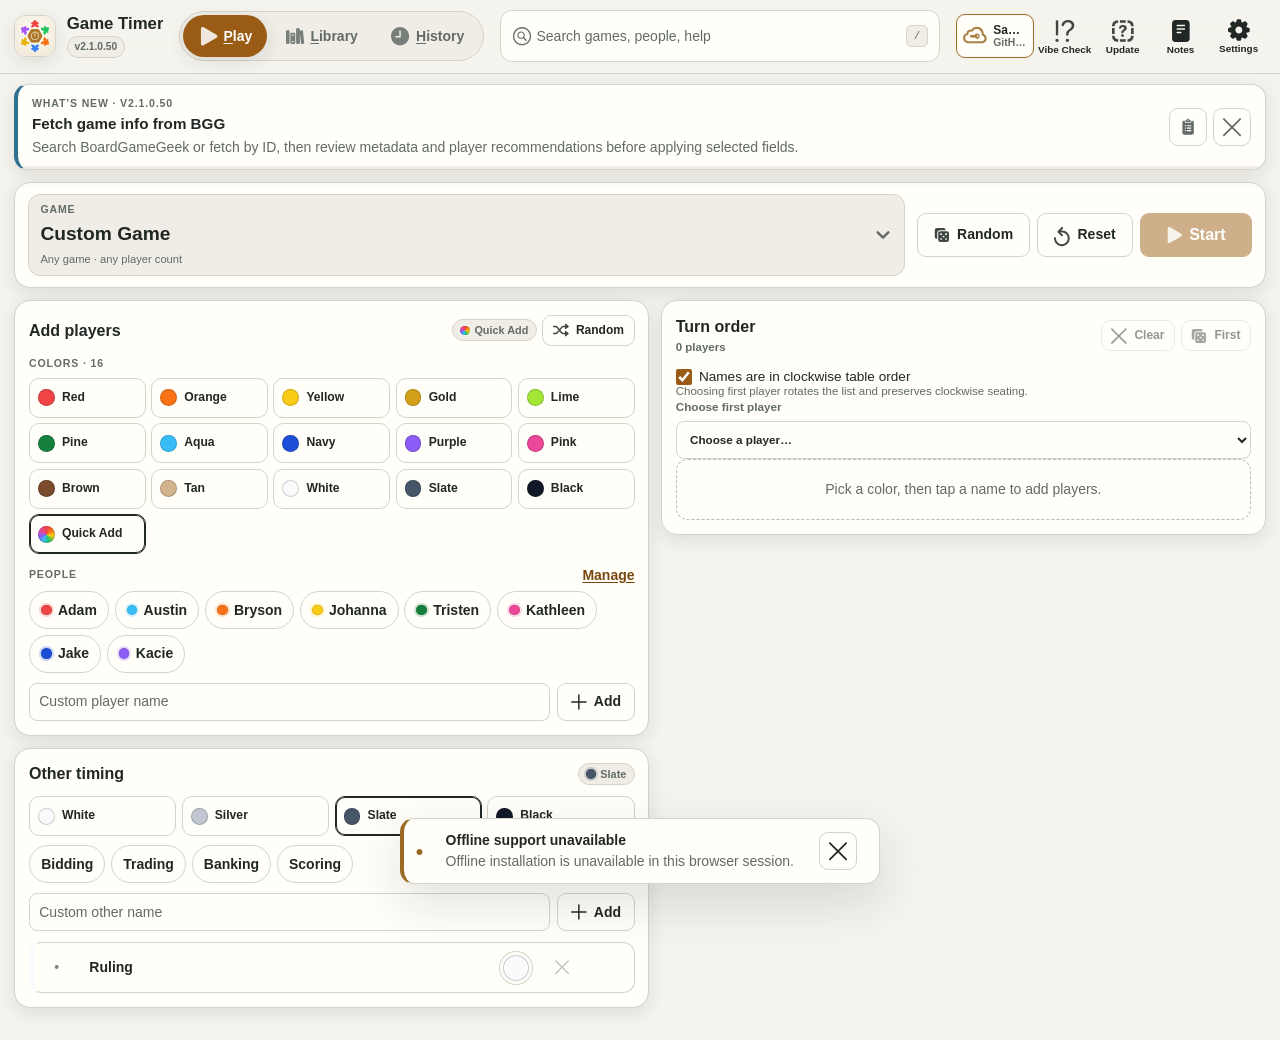
==== commit 3ede93f3: "2.1.0.50 - Fetch game info from BGG" ====
--- a/index.html
+++ b/index.html
@@ -31,6 +31,7 @@
   <script type="application/x-app-script" data-app-src="assets/js/core/pwa.js"></script>
   <script type="application/x-app-script" data-app-src="assets/js/features/session-aids.js"></script>
   <script type="application/x-app-script" data-app-src="assets/js/features/play.js"></script>
+  <script type="application/x-app-script" data-app-src="assets/js/core/bgg.js"></script>
   <script type="application/x-app-script" data-app-src="assets/js/features/library.js"></script>
   <script type="application/x-app-script" data-app-src="assets/js/features/vibe-check.js"></script>
   <script type="application/x-app-script" data-app-src="assets/js/app.js"></script>
@@ -293,7 +294,7 @@
     <form id="customGameForm" class="dialog-shell" novalidate>
       <header class="dialog-header"><div><span class="eyebrow">Library</span><h2 id="customGameTitle">Add a game</h2></div><button type="button" class="icon-button" data-close-dialog="customGameDialog" aria-label="Close"><span aria-hidden="true" data-symbol="close"></span></button></header>
       <div class="dialog-body custom-game-fields">
-        <button class="button wide" type="button" data-custom-game-paste>Paste game info</button>
+        <button class="button wide" type="button" data-custom-game-paste>Get BGG info</button>
         <label class="field wide"><span>Name</span><input id="customGameName" name="name" type="text" maxlength="100" required autocomplete="off" autocapitalize="words"></label>
         <label class="field"><span>Min players</span><input name="minPlayers" type="number" min="1" max="20" step="1" value="2" required></label>
         <label class="field"><span>Max players</span><input name="maxPlayers" type="number" min="1" max="20" step="1" value="4" required></label>
@@ -313,12 +314,17 @@
 
   <dialog id="gamePasteDialog" class="app-dialog game-dialog" aria-labelledby="gamePasteTitle">
     <form id="gamePasteForm" class="dialog-shell">
-      <header class="dialog-header"><div><span class="eyebrow">Library</span><h2 id="gamePasteTitle">Paste game info</h2></div><button type="button" class="icon-button" data-close-dialog="gamePasteDialog" aria-label="Close"><span aria-hidden="true" data-symbol="close"></span></button></header>
+      <header class="dialog-header"><div><span class="eyebrow">Library</span><h2 id="gamePasteTitle">Get BGG info</h2></div><button type="button" class="icon-button" data-close-dialog="gamePasteDialog" aria-label="Close"><span aria-hidden="true" data-symbol="close"></span></button></header>
       <div class="dialog-body game-paste-body">
         <div class="bgg-lookup-row"><label class="field grow-control"><span>Game</span><input id="gamePasteTarget" list="gamePasteTargets" type="text" maxlength="110" placeholder="Choose an existing game or enter a new name" autocomplete="off"></label><label class="field grow-control"><span>BGG ID or page link</span><input id="gamePasteBggId" type="text" maxlength="500" placeholder="Auto-detected, or paste an ID / BGG URL" autocomplete="off" aria-describedby="gamePasteBggHint"></label></div><datalist id="gamePasteTargets"></datalist>
-        <p id="gamePasteBggHint" class="setting-note">Review or correct the ID here. If copied text has no game link, paste the BGG page address from your browser.</p>
+        <p id="gamePasteBggHint" class="setting-note">Fetch by BGG ID or page link, or search for a title below. Review the fields before applying them.</p>
+        <div class="bgg-lookup-row"><button id="gameBggFetch" type="button" class="button primary">Fetch BGG info</button><label class="field grow-control"><span>Search BoardGameGeek</span><input id="gameBggQuery" type="search" maxlength="100" placeholder="Game title" autocomplete="off"></label><button id="gameBggSearch" type="button" class="button">Search BGG</button><button id="gameBggCancel" type="button" class="button" hidden>Cancel request</button></div>
+        <div id="gameBggResults" class="bgg-search-results" aria-label="BoardGameGeek search results"></div>
+        <details id="gameBggConnection"><summary>BGG connection</summary><label class="field"><span>BGG service URL</span><input id="gameBggEndpoint" type="url" maxlength="500" placeholder="https://your-bgg-service.workers.dev" autocomplete="off"></label><button id="gameBggConnect" type="button" class="button small">Save connection</button><p class="setting-note">Saved on this device. The service keeps the BGG token private. <a href="docs/BGG.md" target="_blank" rel="noopener noreferrer">Setup instructions</a></p><p id="gameBggConnectionStatus" class="setting-note" role="status"></p></details>
+        <details><summary>Paste manually instead</summary>
         <div class="game-paste-inputs"><label class="field"><span>1. Game overview</span><textarea id="gamePasteOverview" data-game-paste-input rows="5" maxlength="50000" placeholder="BGG link, rating, players, play time, weight…" spellcheck="false" aria-describedby="gamePasteStatus"></textarea></label><label class="field"><span>2. Player recommendations</span><textarea id="gamePastePoll" data-game-paste-input rows="5" maxlength="50000" placeholder="Best / Recommended / Not Recommended table…" spellcheck="false" aria-describedby="gamePasteStatus"></textarea></label><label class="field"><span>3. Correction form</span><textarea id="gamePasteText" data-game-paste-input rows="5" maxlength="50000" placeholder="Names, year, categories, mechanisms, expansions…" spellcheck="false" aria-describedby="gamePasteStatus"></textarea></label></div>
-        <p id="gamePasteStatus" class="setting-note" role="status"></p>
+        </details>
+        <p id="gamePasteStatus" class="setting-note" role="status" aria-live="polite"></p>
         <div id="gamePastePreview"></div>
       </div>
       <footer class="dialog-footer"><button type="button" class="button" data-close-dialog="gamePasteDialog">Cancel</button><button id="gamePasteApply" type="submit" class="button primary" disabled>Apply to game</button></footer>
--- a/assets/css/game.css
+++ b/assets/css/game.css
@@ -676,12 +676,17 @@
 .library-table-options { margin: 0; }
 
 .game-paste-body { display: grid; align-content: start; gap: .75rem; }
+.bgg-search-results { display: grid; gap: .4rem; max-height: 30vh; overflow-y: auto; }
+.bgg-search-results:empty { display: none; }
+.bgg-search-results .button { text-align: left; justify-content: flex-start; white-space: normal; }
+.game-paste-body summary { cursor: pointer; margin-bottom: .5rem; }
 .game-paste-body .field input, .game-paste-body textarea { width: 100%; }
 .game-paste-body textarea { min-height: 120px; max-height: 25vh; }
 .paste-preview-table { max-width: 100%; max-height: 35vh; overflow: auto; border: 1px solid var(--line); border-radius: 8px; }
 .paste-preview-table table { width: 100%; border-collapse: separate; border-spacing: 0; font-size: .78rem; }
 .paste-preview-table th, .paste-preview-table td { padding: .4rem .5rem; border-bottom: 1px solid var(--line); text-align: left; vertical-align: top; overflow-wrap: anywhere; max-width: 240px; }
 .paste-preview-table thead th { position: sticky; top: 0; z-index: 1; background: var(--surface-2); }
+.paste-preview-table :is(th, td):first-child { white-space: nowrap; width: 1%; }
 .paste-preview-table tbody th { font-weight: 650; }
 .paste-preview-table input[type="checkbox"] { width: 16px; height: 16px; min-height: 16px; margin: 0; padding: 0; accent-color: var(--accent); }
 @media (max-width: 600px) { .paste-preview-table th, .paste-preview-table td { padding: .35rem; } }
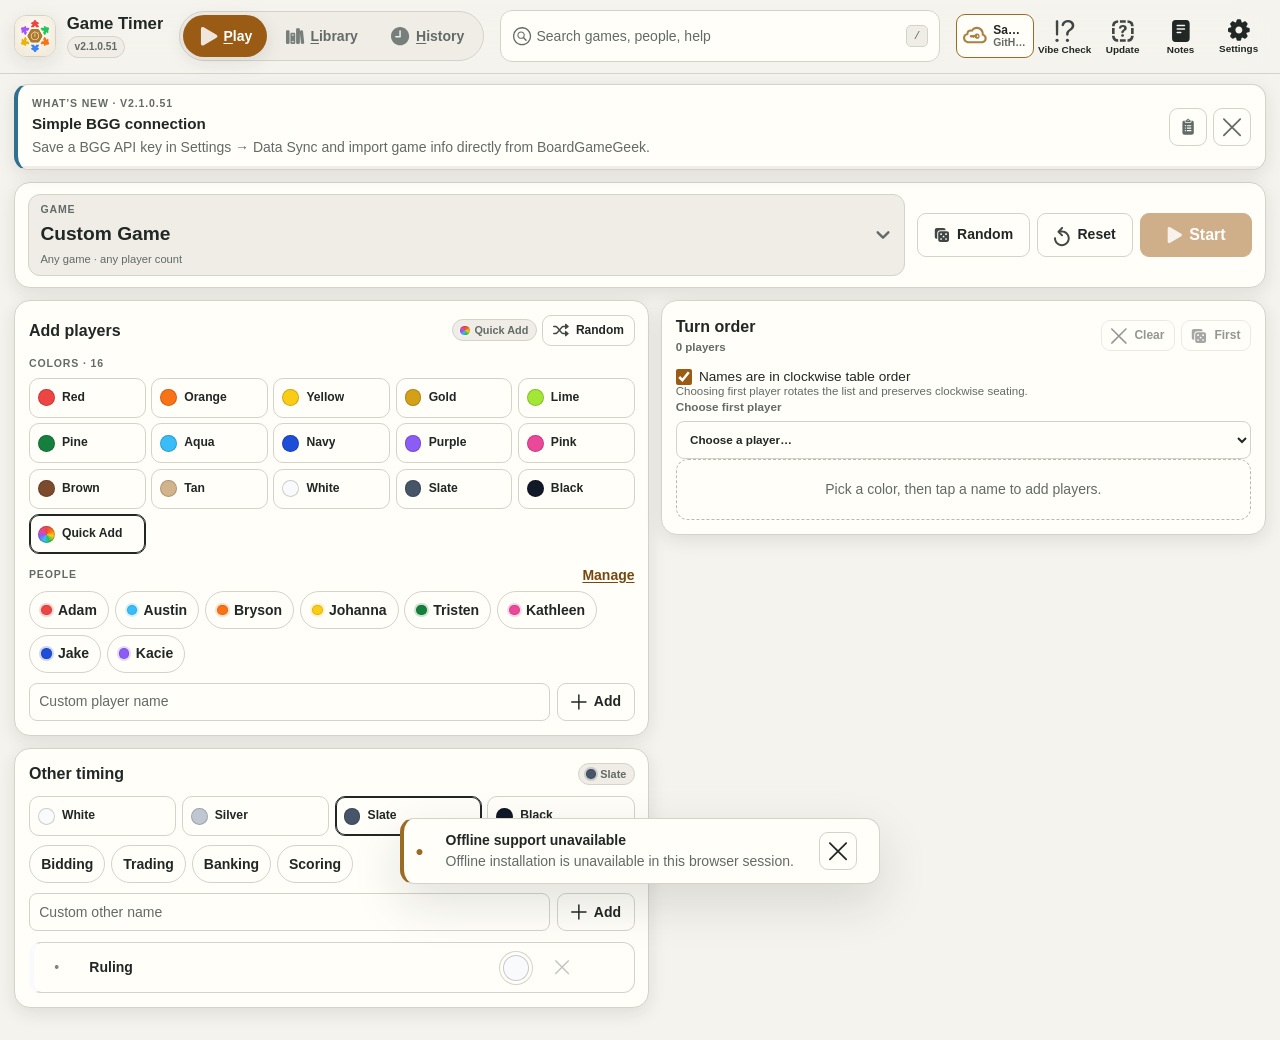
==== commit 8b5e7991: "2.1.0.51 - Simplify BGG key connection" ====
--- a/index.html
+++ b/index.html
@@ -201,6 +201,13 @@
               <div class="button-row compact-sync-actions"><button id="forgetSyncButton" class="button danger-text" type="button"><span class="setting-button-icon" aria-hidden="true" data-symbol="forgetConnection"></span><span>Forget</span></button><button id="testSyncButton" class="button" type="button"><span class="setting-button-icon" aria-hidden="true" data-symbol="testConnection"></span><span>Test</span></button><button id="saveSyncButton" class="button primary" type="button"><span class="setting-button-icon" aria-hidden="true" data-symbol="saveConnection"></span><span>Save</span></button></div>
               </div>
             </div>
+            <div id="bggSettings" class="settings-section">
+              <div class="section-heading"><h3>BoardGameGeek</h3><span id="bggKeyState" class="status-pill">Key required</span></div>
+              <label class="field sync-token-field"><span>BGG API key</span><input id="bggToken" type="password" maxlength="500" autocomplete="new-password" autocapitalize="none" spellcheck="false" placeholder="Enter your BGG API key" aria-describedby="bggKeyHelp bggKeyStatus"></label>
+              <p id="bggKeyHelp" class="setting-note">Saved only in this browser on this device, outside backups and sync. Used to fetch game info directly from BoardGameGeek.</p>
+              <div class="button-row compact-sync-actions"><button id="forgetBggButton" class="button danger-text" type="button">Forget key</button><button id="saveBggButton" class="button primary" type="button">Save key</button></div>
+              <p id="bggKeyStatus" class="setting-note" role="status" aria-live="polite"></p>
+            </div>
             <details id="syncPayloadDetails" class="sync-payload">
               <summary><span class="sync-payload-heading"><span aria-hidden="true" data-symbol="json"></span><span>Sync payload (JSON)</span></span></summary>
               <p class="setting-note">Current local content used for GitHub Sync. The cloud copy may differ until you sync. Device settings and credentials are excluded.</p>
@@ -320,7 +327,7 @@
         <p id="gamePasteBggHint" class="setting-note">Fetch by BGG ID or page link, or search for a title below. Review the fields before applying them.</p>
         <div class="bgg-lookup-row"><button id="gameBggFetch" type="button" class="button primary">Fetch BGG info</button><label class="field grow-control"><span>Search BoardGameGeek</span><input id="gameBggQuery" type="search" maxlength="100" placeholder="Game title" autocomplete="off"></label><button id="gameBggSearch" type="button" class="button">Search BGG</button><button id="gameBggCancel" type="button" class="button" hidden>Cancel request</button></div>
         <div id="gameBggResults" class="bgg-search-results" aria-label="BoardGameGeek search results"></div>
-        <details id="gameBggConnection"><summary>BGG connection</summary><label class="field"><span>BGG service URL</span><input id="gameBggEndpoint" type="url" maxlength="500" placeholder="https://your-bgg-service.workers.dev" autocomplete="off"></label><button id="gameBggConnect" type="button" class="button small">Save connection</button><p class="setting-note">Saved on this device. The service keeps the BGG token private. <a href="docs/BGG.md" target="_blank" rel="noopener noreferrer">Setup instructions</a></p><p id="gameBggConnectionStatus" class="setting-note" role="status"></p></details>
+        <div class="bgg-lookup-row"><p id="gameBggKeyHint" class="setting-note"></p><button id="gameBggSettings" type="button" class="button small">BGG key settings</button></div>
         <details><summary>Paste manually instead</summary>
         <div class="game-paste-inputs"><label class="field"><span>1. Game overview</span><textarea id="gamePasteOverview" data-game-paste-input rows="5" maxlength="50000" placeholder="BGG link, rating, players, play time, weight…" spellcheck="false" aria-describedby="gamePasteStatus"></textarea></label><label class="field"><span>2. Player recommendations</span><textarea id="gamePastePoll" data-game-paste-input rows="5" maxlength="50000" placeholder="Best / Recommended / Not Recommended table…" spellcheck="false" aria-describedby="gamePasteStatus"></textarea></label><label class="field"><span>3. Correction form</span><textarea id="gamePasteText" data-game-paste-input rows="5" maxlength="50000" placeholder="Names, year, categories, mechanisms, expansions…" spellcheck="false" aria-describedby="gamePasteStatus"></textarea></label></div>
         </details>
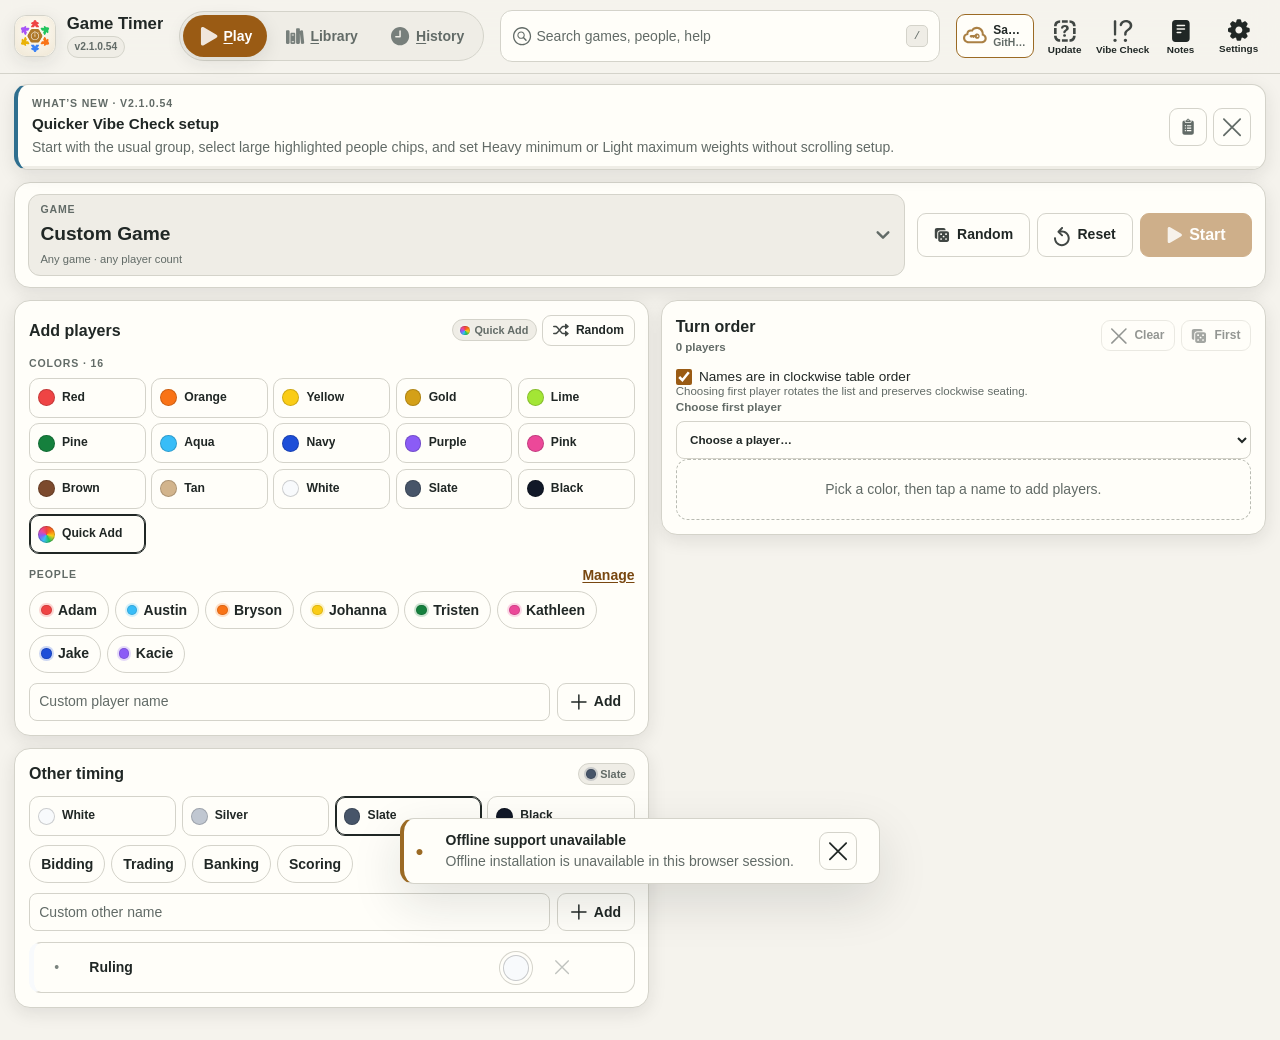
==== commit d1ea3b1b: "2.1.0.54 - Streamline Vibe Check setup" ====
--- a/index.html
+++ b/index.html
@@ -72,8 +72,8 @@
       <span class="floating-status-icon" data-sync-icon data-symbol="icloud" aria-hidden="true"></span>
       <span class="floating-status-copy"><strong data-floating-local-label>Saved locally</strong><small data-floating-sync-label>GitHub setup required</small></span>
     </button>
+      <button id="updateAppButton" aria-keyshortcuts="Control+Alt+Shift+U" data-shortcut="U" class="button action-button" type="button" title="Check for updates and force refresh"><span class="button-icon" aria-hidden="true" data-symbol="updateApp"></span><span class="button-label">Update</span></button>
       <button id="vibeCheckButton" class="button action-button" type="button" aria-haspopup="dialog" aria-controls="vibeCheckDialog" title="Vibe Check"><span class="button-icon" aria-hidden="true" data-symbol="vibeCheck"></span><span class="button-label">Vibe Check</span></button>
-      <button id="updateAppButton" aria-keyshortcuts="Control+Alt+Shift+U" data-shortcut="U" class="button action-button" type="button" title="Check for updates and force refresh"><span class="button-icon" aria-hidden="true" data-symbol="updateApp"></span><span class="button-label">Update</span></button>
       <button id="notesButton" class="button action-button" type="button" aria-haspopup="dialog" aria-controls="notesDialog" aria-keyshortcuts="N Control+Alt+Shift+N" data-shortcut="N">
         <span class="button-icon" aria-hidden="true" data-symbol="notes"></span><span class="button-label">Notes</span>
       </button>
@@ -165,6 +165,7 @@
               <div class="setting-row"><span class="setting-label">Turn chime</span><div class="segmented appearance-segmented" aria-label="Turn chime"><button type="button" data-game-pref="chime" data-value="true" aria-pressed="false"><span aria-hidden="true" data-symbol="sound"></span><span>On</span></button><button type="button" data-game-pref="chime" data-value="false" aria-pressed="true"><span>Off</span></button></div></div>
               <div class="setting-row"><span class="setting-label">Vibration</span><div class="segmented appearance-segmented" aria-label="Vibration"><button type="button" data-game-pref="haptics" data-value="true" aria-pressed="true"><span aria-hidden="true" data-symbol="haptics"></span><span>On</span></button><button type="button" data-game-pref="haptics" data-value="false" aria-pressed="false"><span>Off</span></button></div></div>
               <p id="hapticsSupport" class="setting-note"></p>
+              <div class="setting-row"><label class="setting-label" for="vibeWeightStep">Vibe Check weight step</label><select id="vibeWeightStep"><option value="0.1">0.10</option><option value="0.25">0.25</option><option value="0.5">0.50</option><option value="1">1.00</option></select></div>
               <div class="setting-row"><label class="setting-label" for="longTurnSeconds">Long-turn warning (minutes)</label><span class="inline-control"><input id="longTurnSeconds" type="number" min="0" max="60" step="0.5" placeholder="Off" aria-describedby="longTurnHelp"><button id="previewChimeButton" class="button small" type="button"><span aria-hidden="true" data-symbol="bell"></span><span>Preview</span></button></span></div>
               <p id="longTurnHelp" class="setting-note">Highlights the active player and chimes once when a turn runs longer than this. Leave empty to turn it off.</p>
               <div class="setting-row"><span class="setting-label">Demo Mode</span><div class="segmented appearance-segmented" aria-label="Demo Mode"><button type="button" data-game-pref="demoMode" data-value="true" aria-pressed="false"><span aria-hidden="true" data-symbol="sparkles"></span><span>On</span></button><button type="button" data-game-pref="demoMode" data-value="false" aria-pressed="true"><span>Off</span></button></div></div>
--- a/assets/css/game.css
+++ b/assets/css/game.css
@@ -679,6 +679,12 @@
 .bgg-search-results { display: grid; gap: .4rem; max-height: 30vh; overflow-y: auto; }
 .bgg-search-results:empty { display: none; }
 .bgg-search-results .button { text-align: left; justify-content: flex-start; white-space: normal; }
+.bgg-result { display: flex; align-items: center; gap: .75rem; }
+.bgg-result small { display: block; margin-top: .25rem; opacity: .7; }
+.bgg-game-image { display: grid; place-items: center; flex: 0 0 80px; width: 80px; height: 80px; padding: .25rem; background: var(--surface-2); border-radius: 6px; font-size: .7rem; }
+.bgg-game-image img { width: 100%; height: 100%; object-fit: contain; }
+.bgg-preview-cover { margin-bottom: .5rem; }
+.wishlist-buy-links { margin-block: .5rem; flex-wrap: wrap; }
 .game-paste-body summary { cursor: pointer; margin-bottom: .5rem; }
 .game-paste-body .field input, .game-paste-body textarea { width: 100%; }
 .game-paste-body textarea { min-height: 120px; max-height: 25vh; }
@@ -970,33 +976,128 @@
 @media (min-width: 481px) and (max-width: 700px) { .game-list { grid-template-columns: repeat(2, minmax(0, 1fr)); } }
 .game-option-info > span { display: inline-flex; min-width: 0; }
 
-/* Vibe Check: private handoffs, generous stationary answer targets. */
-.vibe-dialog { width: min(700px, calc(100vw - 1rem)); }
-.vibe-form { display: grid; gap: 1rem; }
+/* Vibe Check occupies the viewport in every stage, without native credential fields. */
+dialog.vibe-dialog { position: fixed; inset: 0; width: 100%; max-width: 100vw; height: 100dvh; max-height: 100dvh; margin: 0; border: 0; border-radius: 0; }
+.vibe-dialog > .dialog-shell { height: 100%; max-height: 100%; }
+.vibe-dialog > .dialog-shell > .dialog-header { padding-inline: max(1rem, var(--safe-left)) max(1rem, var(--safe-right)); padding-top: max(.8rem, var(--safe-top)); }
+.vibe-dialog .dialog-body { overflow: hidden; padding: 1rem max(1rem, var(--safe-right)) max(1rem, var(--safe-bottom)) max(1rem, var(--safe-left)); }
+.vibe-form { display: grid; gap: 1rem; max-width: 1100px; margin-inline: auto; }
 .vibe-form > p, .vibe-private > p { margin-block: 0 .6rem; }
-.vibe-form fieldset { min-width: 0; margin: 0; padding: .8rem; border: 1px solid var(--line); border-radius: 12px; }
+.vibe-form fieldset { min-width: 0; margin: 0; padding: 1rem; border: 1px solid var(--line); border-radius: 12px; }
 .vibe-form legend { padding-inline: .3rem; font-weight: 700; }
-.vibe-form legend .sf-symbol, .vibe-private h3 .sf-symbol, .vibe-results h4 .sf-symbol, .vibe-table-summary .sf-symbol { display: inline-block; width: 24px; height: 24px; vertical-align: middle; }
+.vibe-form legend .sf-symbol, .vibe-private h3 .sf-symbol, .vibe-results h4 .sf-symbol, .vibe-table-summary .sf-symbol { display: inline-block; width: 1.2em; height: 1.2em; vertical-align: middle; }
 .vibe-form label { display: grid; gap: .35rem; min-width: 0; }
 .vibe-form input:not([type="checkbox"]), .vibe-form select { width: 100%; min-height: 44px; padding: .5rem; }
-.vibe-people { display: flex; flex-wrap: wrap; gap: .5rem; max-height: 220px; overflow-y: auto; }
-.vibe-people label, .vibe-form .vibe-check { display: flex; align-items: center; gap: .5rem; min-height: 44px; padding: .3rem .55rem; border-radius: 8px; background: var(--surface-2); cursor: pointer; }
-.vibe-people input, .vibe-check input { width: 20px; height: 20px; flex: 0 0 auto; }
+.vibe-setup { height: 100%; min-height: 0; display: flex; flex-direction: column; gap: .5rem; }
+.vibe-setup-nav { display: flex; flex: 0 0 auto; gap: .5rem; }
+.vibe-setup-nav .button { min-height: 40px; flex: 1; }
+.vibe-setup-nav [aria-pressed="true"], .vibe-setup-footer [aria-pressed="true"] { background: var(--accent-soft); border-color: var(--accent); }
+.vibe-setup-panel { display: flex; flex-direction: column; flex: 1; min-height: 0; gap: .5rem; }
+.vibe-setup-panel[hidden] { display: none; }
+.vibe-setup-panel h3 { margin: 0; font-size: 1.2rem; }
+.vibe-setup-panel h3 span { font-size: .9rem; font-weight: 500; color: var(--muted); }
+.vibe-people { flex: 1; min-height: 0; display: grid; gap: 8px; grid-auto-rows: 68px; align-content: start; overflow: hidden; padding: 2px; }
+.vibe-person-chip { display: flex; align-items: center; gap: .65rem; min-width: 0; min-height: 68px; padding: .7rem; border: 3px solid transparent; border-radius: 12px; background: var(--surface-2); font-size: 1.2rem; font-weight: 700; text-align: left; }
+.vibe-person-chip span:last-child { overflow-wrap: anywhere; }
+.vibe-person-chip[aria-pressed="true"] { border-color: var(--accent); background: var(--accent-soft); }
+.vibe-person-dot { width: 1.2rem; height: 1.2rem; border-radius: 50%; background: var(--person-color); border: 1px solid var(--line); flex: 0 0 auto; }
+.vibe-people-pager { display: flex; align-items: center; justify-content: space-between; flex: 0 0 auto; gap: .5rem; }
+.vibe-people-pager .button { min-height: 40px; }
+.vibe-people-pager span { color: var(--muted); font-size: .9rem; }
 .vibe-tables { display: grid; grid-template-columns: repeat(2, minmax(0, 1fr)); gap: .75rem; }
-.vibe-table-summary { display: grid; gap: .5rem; margin-block: 1rem; }
+.vibe-setup-panel > .vibe-tables { flex: 1; min-height: 0; align-content: center; }
+.vibe-setup .vibe-tables > fieldset { min-width: 0; height: 172px; padding: .5rem .65rem; }
+.vibe-game-row { display: grid; grid-template-columns: minmax(0, 1fr) 136px; align-items: end; gap: .65rem; }
+.vibe-game-row > label { font-size: .85rem; }
+.vibe-form .vibe-game-row select { height: 44px; min-height: 44px; text-overflow: ellipsis; }
+.vibe-weight-control { display: flex; align-items: stretch; height: 44px; border: 1px solid var(--line); border-radius: 8px; overflow: hidden; background: var(--surface); }
+.vibe-weight-control button { flex: 0 0 34px; padding: 0; border: 0; border-radius: 0; background: var(--surface-2); font-size: 1.2rem; }
+.vibe-form .vibe-weight-control input { flex: 1; width: 0; height: 42px; min-height: 42px; padding: .2rem; border: 0; border-radius: 0; text-align: center; appearance: textfield; font-variant-numeric: tabular-nums; }
+.vibe-weight-control input::-webkit-inner-spin-button, .vibe-weight-control input::-webkit-outer-spin-button { appearance: none; margin: 0; }
+.vibe-limits { height: 65px; padding-top: .25rem; }
+.vibe-limits > p { margin: .5rem 0; }
+.vibe-player-limits { display: grid; grid-template-columns: repeat(2, minmax(0, 1fr)); gap: .5rem; }
+.vibe-player-limits label { font-size: .75rem; gap: .15rem; }
+.vibe-form .vibe-player-limits input { padding: .2rem .4rem; min-height: 36px; height: 36px; }
+.vibe-setup-footer { display: flex; align-items: center; justify-content: space-between; flex: 0 0 auto; gap: .5rem; }
+.vibe-setup-footer .button { min-height: 44px; }
+.vibe-setup .vibe-setup-error { display: block; flex: 0 0 1.4em; height: 1.4em; margin: 0; font-size: .85rem; }
+.vibe-setup-error:empty { visibility: hidden; }
+.vibe-table-summary { display: grid; gap: .5rem; margin-block: 1rem; font-size: 1.1rem; }
 .vibe-private { text-align: center; }
-.vibe-private h3 { margin-block: .5rem 1rem; font-size: 1.3rem; }
-.vibe-private > .button { margin: .4rem; min-height: 48px; }
-.vibe-targets { display: grid; grid-template-columns: repeat(2, minmax(0, 1fr)); grid-template-rows: repeat(2, 86px); gap: .8rem; margin-block: 1.5rem; }
-.vibe-targets .button { min-width: 0; padding: .6rem; font-size: 1.05rem; touch-action: manipulation; }
-.vibe-targets.vibe-fixed { grid-template-rows: 86px; }
-.vibe-error { color: var(--danger); margin: 0; }
+.vibe-private h3 { margin-block: .5rem; font-size: clamp(1.3rem, 2.5vw, 2.2rem); }
+.vibe-handoff { min-height: 100%; max-width: 950px; margin-inline: auto; display: flex; flex-direction: column; align-items: center; justify-content: center; gap: .6rem; }
+.vibe-handoff > .button { min-height: 54px; font-size: 1.2rem; }
+.vibe-name { display: inline-block; max-width: 100%; overflow-wrap: anywhere; padding: .4em .65em; border-radius: 12px; background: var(--person-color); color: var(--person-ink); font-weight: 800; line-height: 1.15; }
+.vibe-current-person { margin-bottom: .5rem; font-size: clamp(1.5rem, 3.5vw, 3rem); }
+.vibe-question { display: flex; flex-direction: column; height: 100%; min-height: 0; }
+.vibe-question .vibe-current-person { flex: 0 0 auto; }
+.vibe-targets { position: relative; flex: 1 1 180px; min-height: 160px; margin-block: .5rem; }
+.vibe-targets .button { position: absolute; width: clamp(120px, 26vw, 240px); height: clamp(64px, 10dvh, 96px); padding: .5rem; font-size: clamp(1rem, 2vw, 1.5rem); font-weight: 800; touch-action: manipulation; border: 2px solid transparent; }
+.vibe-targets .vibe-answer-yes { background: #176738; color: #fff; }
+.vibe-targets .vibe-answer-no { background: #ab2533; color: #fff; }
+.vibe-targets .vibe-answer-yes:hover { background: #11522c; }
+.vibe-targets .vibe-answer-no:hover { background: #8c1c28; }
+.vibe-targets.vibe-fixed { display: flex; align-items: center; justify-content: center; flex-wrap: wrap; gap: 1rem; }
+.vibe-targets.vibe-fixed .button { position: static; }
+.vibe-error { color: var(--danger); margin: 0; min-height: 1.4em; }
 .vibe-error:empty { display: none; }
 .vibe-actions { display: flex; flex-wrap: wrap; gap: .5rem; }
-.vibe-results { display: grid; gap: .75rem; }
-.vibe-results section { padding: .8rem; border: 1px solid var(--line); border-radius: 12px; }
-.vibe-results h4, .vibe-results p { margin: 0 0 .5rem; }
-.vibe-results ul { margin: 0; padding-left: 1.4rem; }
+.vibe-actions .button { min-height: 44px; }
+.vibe-pin-page { width: min(100%, 420px); min-height: 100%; margin-inline: auto; display: flex; flex-direction: column; justify-content: center; gap: .7rem; text-align: center; }
+.vibe-pin-page:focus { outline: none; }
+.vibe-pin-page h3 { margin: 0; font-size: clamp(1.6rem, 3vw, 2.5rem); }
+.vibe-pin-page p { margin: 0; }
+.vibe-pin-dots { font-size: 2.5rem; letter-spacing: .15em; line-height: 1.2; }
+.vibe-keypad { display: grid; grid-template-columns: repeat(3, minmax(0, 1fr)); gap: .6rem; }
+.vibe-keypad .button { min-height: 62px; font-size: 1.7rem; touch-action: manipulation; }
+.vibe-keypad [data-vibe="pin-clear"] { font-size: 1rem; }
+.vibe-pin-page .vibe-actions { justify-content: center; }
+.vibe-result-page { height: 100%; min-height: 0; display: flex; flex-direction: column; gap: 1rem; }
+.vibe-result-page > h3 { margin: 0; font-size: clamp(1.6rem, 3vw, 3rem); }
+.vibe-results { display: grid; grid-template-columns: repeat(3, minmax(0, 1fr)); gap: clamp(.4rem, 1.5vw, 1.5rem); flex: 1; min-height: 0; }
+.vibe-results section { display: flex; flex-direction: column; min-height: 0; min-width: 0; padding: clamp(.45rem, 1.4vw, 1.5rem); border: 1px solid var(--line); border-top: 7px solid var(--table-color); border-radius: 12px; background: var(--surface-2); }
+.vibe-result-heavy { --table-color: #8e6cc1; }
+.vibe-result-light { --table-color: #2b9a7a; }
+.vibe-result-out { --table-color: #8e98a5; }
+.vibe-results h4 { margin: 0 0 .5rem; font-size: clamp(1rem, 2.5vw, 2.6rem); overflow-wrap: anywhere; }
+.vibe-results h4 span { font-variant-numeric: tabular-nums; }
+.vibe-results p { margin: 0 0 1rem; overflow-wrap: anywhere; font-size: clamp(.85rem, 1.4vw, 1.4rem); }
+.vibe-results ul { display: grid; flex: 1; min-height: 0; align-content: start; gap: .8rem; list-style: none; margin: 0; padding: 0; }
+.vibe-results li { min-height: 0; }
+.vibe-results .vibe-name { display: flex; align-items: center; width: 100%; height: 100%; font-size: clamp(1rem, 2.4vw, 2.8rem); }
+.vibe-empty { color: var(--muted); }
 @media (max-width: 480px) {
-  .vibe-tables { grid-template-columns: minmax(0, 1fr); }
-}
+  .vibe-setup-panel > .vibe-tables { grid-template-columns: minmax(0, 1fr); gap: .5rem; }
+  .vibe-dialog .dialog-body { padding-inline: max(.65rem, var(--safe-left)) max(.65rem, var(--safe-right)); }
+  .vibe-pin-page { gap: .6rem; }
+  .vibe-results .vibe-name { border-radius: 7px; padding: .4em .3em; }
+}
+
+@media (max-height: 600px) and (min-width: 600px) {
+  .vibe-dialog .dialog-header { min-height: 48px; padding-block: .35rem; }
+  .vibe-dialog .dialog-body { padding-block: .4rem; }
+  .vibe-setup { gap: .25rem; }
+  .vibe-setup-nav .button { min-height: 34px; }
+  .vibe-setup .vibe-tables > fieldset { height: 160px; }
+  .vibe-current-person { font-size: 1.2rem; margin-bottom: .1rem; }
+  .vibe-private h3 { font-size: 1.1rem; margin: .15rem 0; }
+  .vibe-question > p { margin: .1rem 0; font-size: .85rem; }
+  .vibe-targets { min-height: 72px; margin-block: .2rem; }
+  .vibe-targets .button { height: 56px; font-size: 1rem; }
+  .vibe-handoff { display: grid; grid-template-columns: repeat(2, minmax(0, 1fr)); gap: .2rem .8rem; align-content: center; font-size: .85rem; }
+  .vibe-table-summary { margin-block: .2rem; font-size: .95rem; }
+  .vibe-pin-page { width: min(100%, 850px); display: grid; grid-template-columns: minmax(0, 1fr) minmax(0, 1fr); align-content: center; gap: .4rem 1.5rem; }
+  .vibe-pin-page h3 { font-size: 1.5rem; }
+  .vibe-pin-page .vibe-keypad { grid-column: 2; grid-row: 1 / span 6; }
+  .vibe-keypad .button { min-height: 44px; }
+  .vibe-pin-page .vibe-pin-dots { font-size: 2rem; }
+  .vibe-result-page { gap: .4rem; }
+  .vibe-result-page > h3 { font-size: 1.3rem; }
+  .vibe-results section { padding: .4rem; }
+  .vibe-results h4 { font-size: 1.1rem; margin-bottom: .15rem; }
+  .vibe-results p { margin-bottom: .25rem; font-size: .75rem; }
+  .vibe-results ul { gap: .25rem; }
+  .vibe-results .vibe-name { font-size: .95rem; padding: .25em .4em; }
+  .vibe-result-page > .panel-note { font-size: .7rem; margin: 0; }
+}
